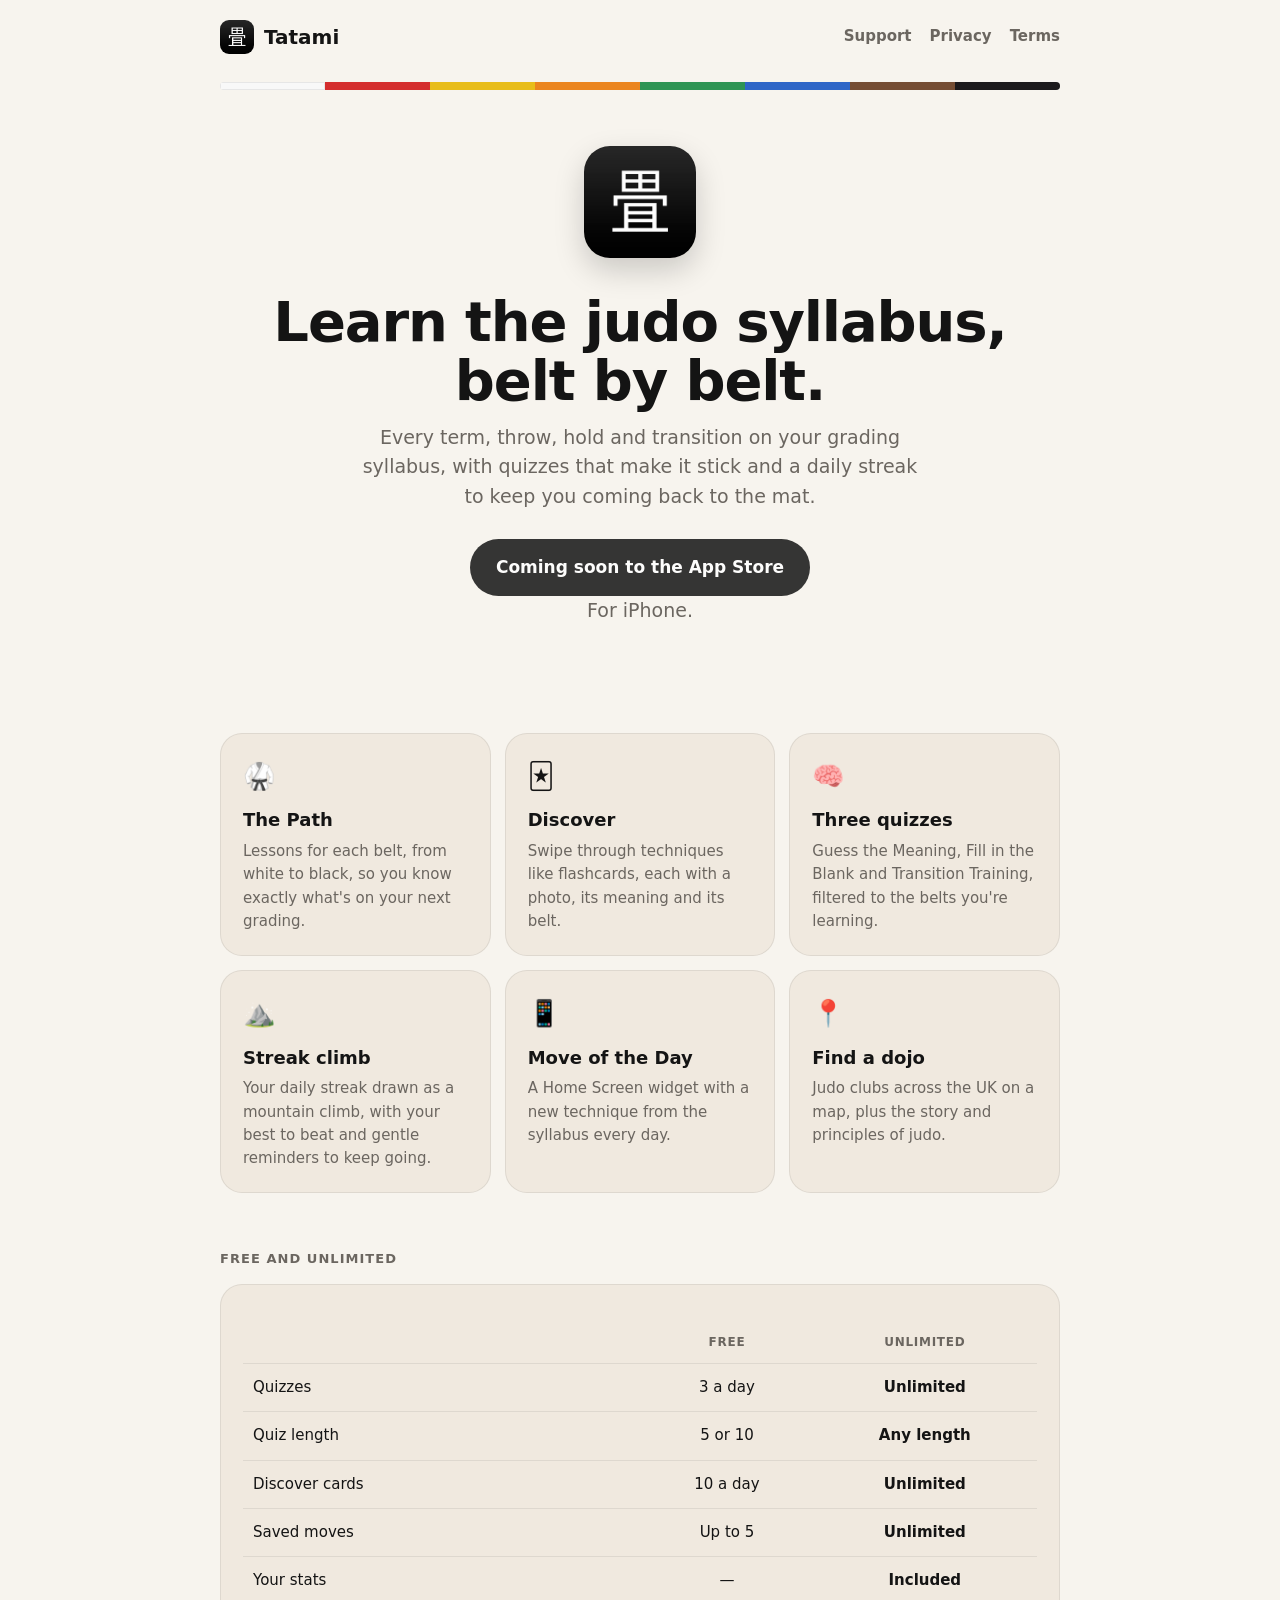
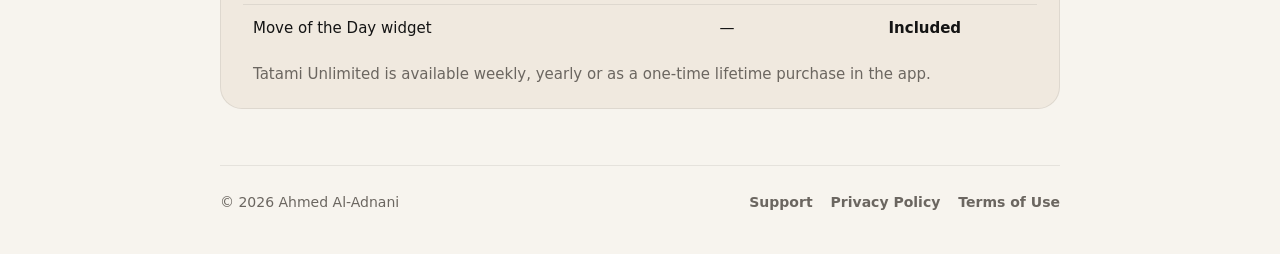
==== index.html @ af729945 "trytatami.com: landing, privacy, terms and support pages Co-Authored-By: Claude Opus 5.5 <noreply@an" ====
<!doctype html>
<html lang="en-GB">
<head>
  <meta charset="utf-8">
  <meta name="viewport" content="width=device-width, initial-scale=1">
  <title>Tatami — Learn the judo syllabus, belt by belt</title>
  <meta name="description" content="Tatami is the iPhone app for learning judo: every term, throw, hold and transition on the syllabus, belt by belt, with quizzes, daily streaks and a Move of the Day widget.">
  <link rel="icon" href="/assets/favicon.png">
  <link rel="apple-touch-icon" href="/assets/apple-touch-icon.png">
  <link rel="stylesheet" href="/assets/style.css">
  <meta property="og:title" content="Tatami — Learn the judo syllabus, belt by belt">
  <meta property="og:description" content="Every judo term, throw, hold and transition, belt by belt. Quizzes, streaks and a Move of the Day widget.">
  <meta property="og:image" content="https://trytatami.com/assets/icon.png">
  <meta property="og:url" content="https://trytatami.com/">
</head>
<body>
  <div class="wrap">
    <header class="site-header">
      <a class="brand" href="/"><img src="/assets/icon.png" alt="">Tatami</a>
      <nav class="nav">
        <a href="/support/">Support</a>
        <a href="/privacy/">Privacy</a>
        <a href="/terms/">Terms</a>
      </nav>
    </header>
    <div class="belts" aria-hidden="true"><span></span><span></span><span></span><span></span><span></span><span></span><span></span><span></span></div>

    <main>
      <section class="hero">
        <img class="icon" src="/assets/icon.png" alt="Tatami app icon">
        <h1>Learn the judo syllabus,<br>belt by belt.</h1>
        <p>Every term, throw, hold and transition on your grading syllabus, with quizzes that make it stick and a daily streak to keep you coming back to the mat.</p>
        <!-- Swap for the App Store link once the app is live. -->
        <span class="button soon" aria-disabled="true">Coming soon to the App Store</span>
        <p class="note">For iPhone.</p>
      </section>

      <div class="grid">
        <div class="card">
          <div class="emoji">🥋</div>
          <h3>The Path</h3>
          <p>Lessons for each belt, from white to black, so you know exactly what's on your next grading.</p>
        </div>
        <div class="card">
          <div class="emoji">🃏</div>
          <h3>Discover</h3>
          <p>Swipe through techniques like flashcards, each with a photo, its meaning and its belt.</p>
        </div>
        <div class="card">
          <div class="emoji">🧠</div>
          <h3>Three quizzes</h3>
          <p>Guess the Meaning, Fill in the Blank and Transition Training, filtered to the belts you're learning.</p>
        </div>
        <div class="card">
          <div class="emoji">⛰️</div>
          <h3>Streak climb</h3>
          <p>Your daily streak drawn as a mountain climb, with your best to beat and gentle reminders to keep going.</p>
        </div>
        <div class="card">
          <div class="emoji">📱</div>
          <h3>Move of the Day</h3>
          <p>A Home Screen widget with a new technique from the syllabus every day.</p>
        </div>
        <div class="card">
          <div class="emoji">📍</div>
          <h3>Find a dojo</h3>
          <p>Judo clubs across the UK on a map, plus the story and principles of judo.</p>
        </div>
      </div>

      <h2 class="section-title">Free and Unlimited</h2>
      <div class="card" style="margin-top:14px">
        <table class="plans">
          <thead>
            <tr><th></th><th>Free</th><th>Unlimited</th></tr>
          </thead>
          <tbody>
            <tr><td>Quizzes</td><td>3 a day</td><td><strong>Unlimited</strong></td></tr>
            <tr><td>Quiz length</td><td>5 or 10</td><td><strong>Any length</strong></td></tr>
            <tr><td>Discover cards</td><td>10 a day</td><td><strong>Unlimited</strong></td></tr>
            <tr><td>Saved moves</td><td>Up to 5</td><td><strong>Unlimited</strong></td></tr>
            <tr><td>Your stats</td><td>—</td><td><strong>Included</strong></td></tr>
            <tr><td>Move of the Day widget</td><td>—</td><td><strong>Included</strong></td></tr>
          </tbody>
        </table>
        <p class="note" style="margin:10px 10px 0">Tatami Unlimited is available weekly, yearly or as a one-time lifetime purchase in the app.</p>
      </div>
    </main>

    <footer class="site-footer">
      <span>© 2026 Ahmed Al-Adnani</span>
      <nav>
        <a href="/support/">Support</a>
        <a href="/privacy/">Privacy Policy</a>
        <a href="/terms/">Terms of Use</a>
      </nav>
    </footer>
  </div>
</body>
</html>
---- assets/style.css ----
/* Tatami — trytatami.com. Matches the app: cream canvas, raised cards,
   heavy rounded type, belt colours as the accent. */

:root {
  --bg: #F7F4EE;
  --surface: #F0E9DF;
  --ink: #141414;
  --ink-2: #6B6660;
  --line: rgba(20, 20, 20, 0.08);
  --button: #141414;
  --button-ink: #FFFFFF;
  --radius: 22px;
  --belt-white: #F8F8F8;
  --belt-red: #D42E2E;
  --belt-yellow: #E8BD1A;
  --belt-orange: #EB851F;
  --belt-green: #2E9454;
  --belt-blue: #2E66C7;
  --belt-brown: #754D33;
  --belt-black: #1C1A1C;
  color-scheme: light dark;
}

@media (prefers-color-scheme: dark) {
  :root {
    --bg: #18181A;
    --surface: #2C2C2E;
    --ink: #F5F5F5;
    --ink-2: #A1A1A6;
    --line: rgba(255, 255, 255, 0.08);
    --button: #F5F5F5;
    --button-ink: #141414;
  }
}

* { box-sizing: border-box; }

html { -webkit-text-size-adjust: 100%; }

body {
  margin: 0;
  background: var(--bg);
  color: var(--ink);
  font-family: ui-rounded, "SF Pro Rounded", -apple-system, BlinkMacSystemFont, "Segoe UI", system-ui, sans-serif;
  font-size: 17px;
  line-height: 1.55;
}

a { color: inherit; }

.wrap { max-width: 880px; margin: 0 auto; padding: 0 20px; }

/* Header */
.site-header {
  display: flex; align-items: center; justify-content: space-between;
  padding: 20px 0;
}
.brand { display: flex; align-items: center; gap: 10px; text-decoration: none; font-weight: 800; font-size: 20px; }
.brand img { width: 34px; height: 34px; border-radius: 9px; }
.nav { display: flex; gap: 18px; font-weight: 700; font-size: 15px; }
.nav a { text-decoration: none; color: var(--ink-2); }
.nav a:hover { color: var(--ink); }

/* Belt stripe */
.belts { display: flex; height: 8px; border-radius: 4px; overflow: hidden; margin: 8px 0 0; }
.belts span { flex: 1; }
.belts span:nth-child(1) { background: var(--belt-white); box-shadow: inset 0 0 0 1px var(--line); }
.belts span:nth-child(2) { background: var(--belt-red); }
.belts span:nth-child(3) { background: var(--belt-yellow); }
.belts span:nth-child(4) { background: var(--belt-orange); }
.belts span:nth-child(5) { background: var(--belt-green); }
.belts span:nth-child(6) { background: var(--belt-blue); }
.belts span:nth-child(7) { background: var(--belt-brown); }
.belts span:nth-child(8) { background: var(--belt-black); box-shadow: inset 0 0 0 1px var(--line); }

/* Hero */
.hero { text-align: center; padding: 56px 0 40px; }
.hero .icon { width: 112px; height: 112px; border-radius: 26px; box-shadow: 0 12px 30px rgba(0,0,0,0.18); }
.hero h1 { font-size: clamp(36px, 7vw, 56px); line-height: 1.05; font-weight: 900; margin: 28px 0 12px; letter-spacing: -0.02em; }
.hero p { font-size: 19px; color: var(--ink-2); max-width: 560px; margin: 0 auto 28px; }

.button {
  display: inline-flex; align-items: center; gap: 10px;
  background: var(--button); color: var(--button-ink);
  text-decoration: none; font-weight: 800; font-size: 17px;
  padding: 15px 26px; border-radius: 999px;
}
.button.soon { opacity: 0.85; cursor: default; }
.note { font-size: 14px; color: var(--ink-2); margin-top: 12px; }

/* Features */
.grid { display: grid; grid-template-columns: repeat(auto-fit, minmax(240px, 1fr)); gap: 14px; margin: 40px 0; }
.card {
  background: var(--surface); border: 1px solid var(--line); border-radius: var(--radius);
  padding: 22px;
}
.card .emoji { font-size: 26px; }
.card h3 { margin: 10px 0 6px; font-size: 18px; font-weight: 800; }
.card p { margin: 0; color: var(--ink-2); font-size: 15px; }

.section-title { font-size: 13px; font-weight: 800; letter-spacing: 0.08em; text-transform: uppercase; color: var(--ink-2); margin: 56px 0 0; }

/* Unlimited table */
table.plans { width: 100%; border-collapse: collapse; margin-top: 14px; font-size: 15px; }
.plans th, .plans td { padding: 12px 10px; text-align: left; border-bottom: 1px solid var(--line); }
.plans th { font-size: 12px; text-transform: uppercase; letter-spacing: 0.06em; color: var(--ink-2); }
.plans td:not(:first-child), .plans th:not(:first-child) { text-align: center; }
.plans tr:last-child td { border-bottom: none; }

/* Legal / support pages */
.doc { padding: 24px 0 40px; }
.doc h1 { font-size: clamp(30px, 5vw, 42px); font-weight: 900; margin: 18px 0 4px; letter-spacing: -0.01em; }
.doc .updated { color: var(--ink-2); font-size: 15px; margin: 0 0 28px; }
.doc h2 { font-size: 21px; font-weight: 800; margin: 34px 0 8px; }
.doc h3 { font-size: 17px; font-weight: 800; margin: 22px 0 6px; }
.doc p, .doc li { color: var(--ink); }
.doc ul { padding-left: 22px; }
.doc li { margin: 6px 0; }
.doc .callout { background: var(--surface); border: 1px solid var(--line); border-radius: 16px; padding: 16px 18px; margin: 18px 0; }
.doc details { background: var(--surface); border: 1px solid var(--line); border-radius: 16px; padding: 14px 18px; margin: 10px 0; }
.doc summary { font-weight: 800; cursor: pointer; }
.doc details p { margin: 10px 0 0; }

/* Footer */
.site-footer { border-top: 1px solid var(--line); margin-top: 56px; padding: 26px 0 40px; color: var(--ink-2); font-size: 14px; display: flex; flex-wrap: wrap; gap: 12px 22px; justify-content: space-between; }
.site-footer nav { display: flex; gap: 18px; flex-wrap: wrap; }
.site-footer a { text-decoration: none; font-weight: 700; }
.site-footer a:hover { color: var(--ink); }

@media (max-width: 560px) {
  .nav { gap: 12px; font-size: 14px; }
  .hero { padding-top: 36px; }
}
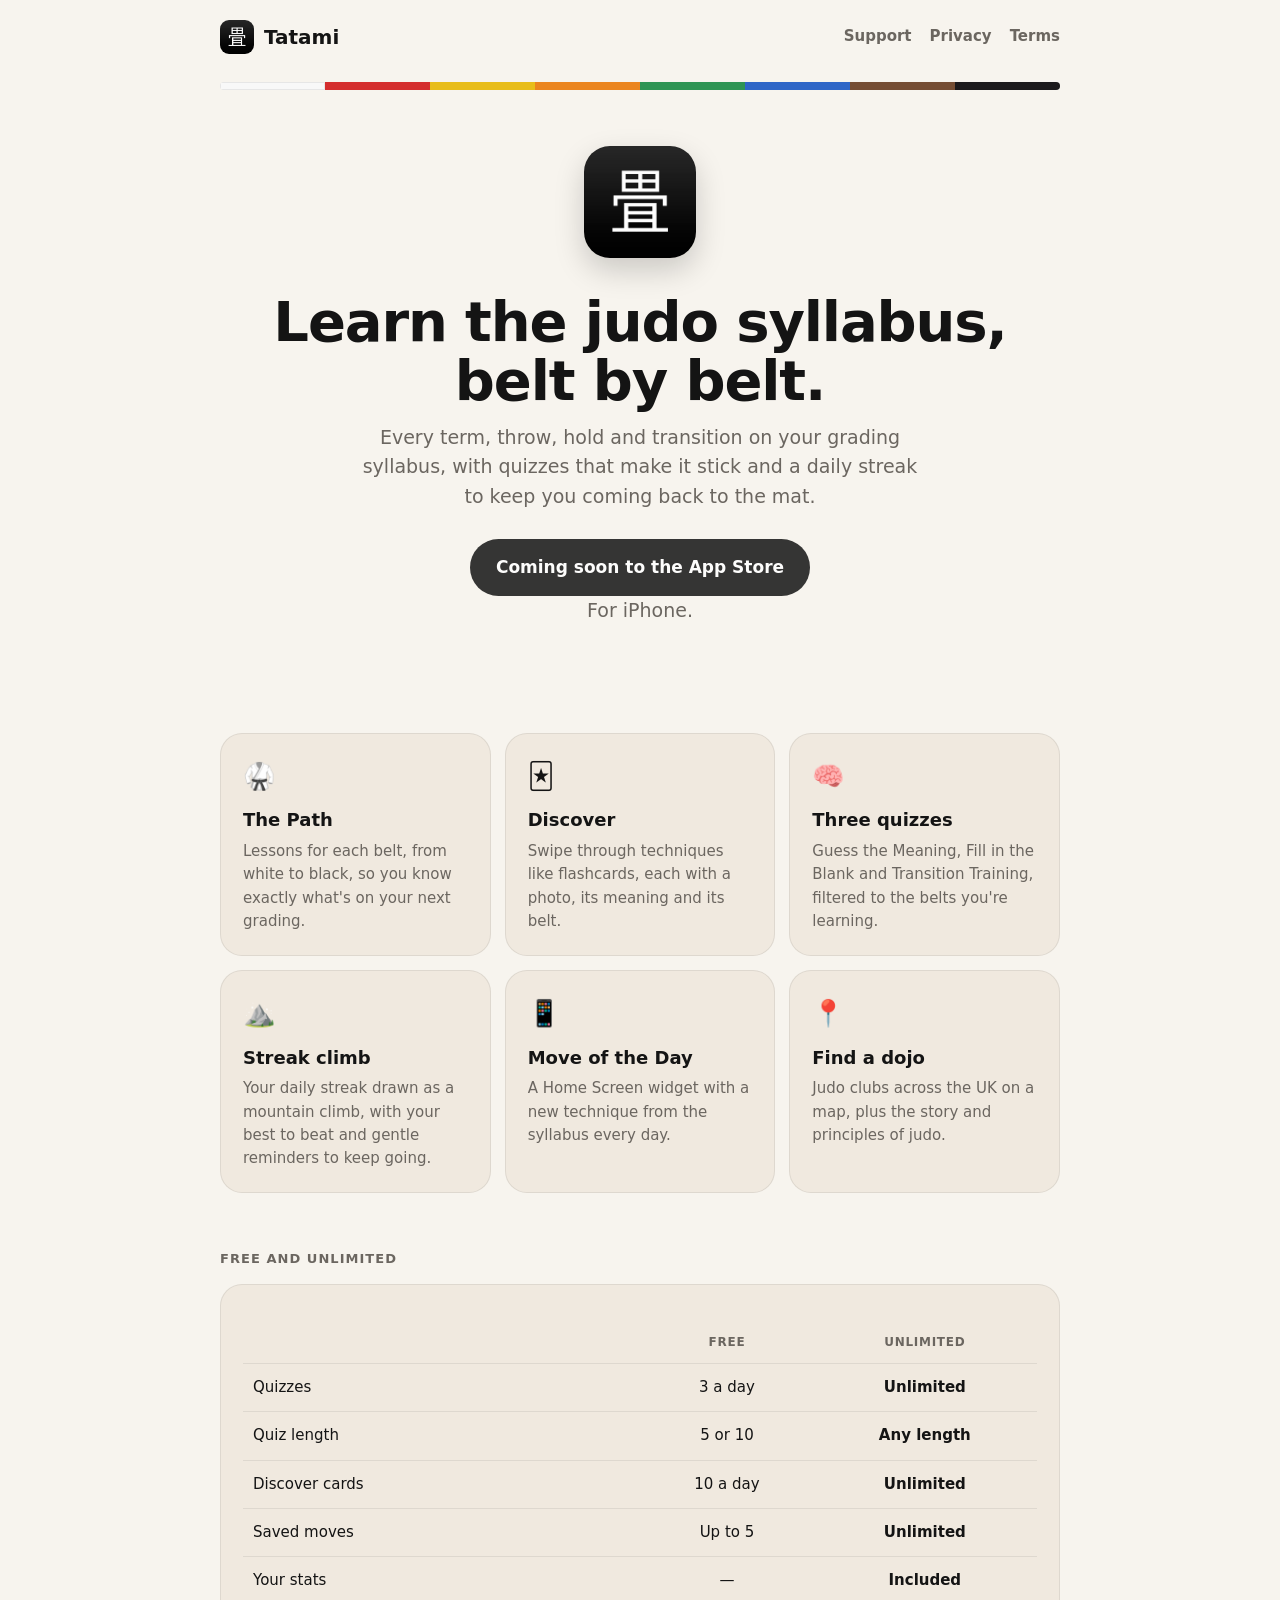
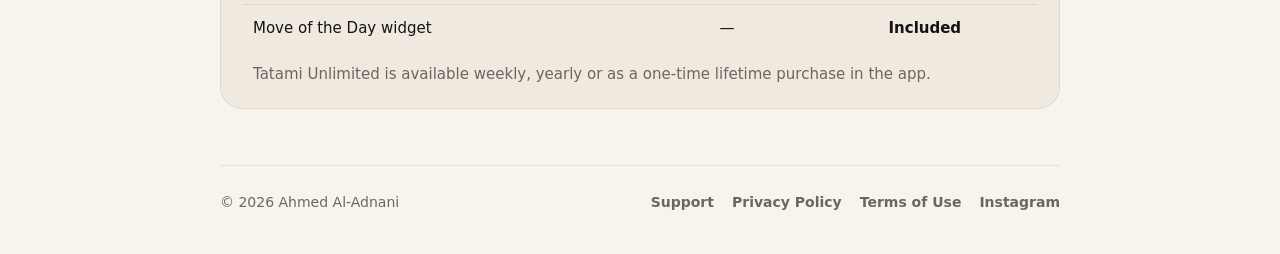
==== commit 5d224feb: "Instagram link in footer and on Support Co-Authored-By: Claude Opus 5.5 <noreply@anthropic.com>" ====
--- a/index.html
+++ b/index.html
@@ -93,6 +93,7 @@
         <a href="/support/">Support</a>
         <a href="/privacy/">Privacy Policy</a>
         <a href="/terms/">Terms of Use</a>
+        <a href="https://www.instagram.com/learnwithtatami/" rel="me noopener">Instagram</a>
       </nav>
     </footer>
   </div>
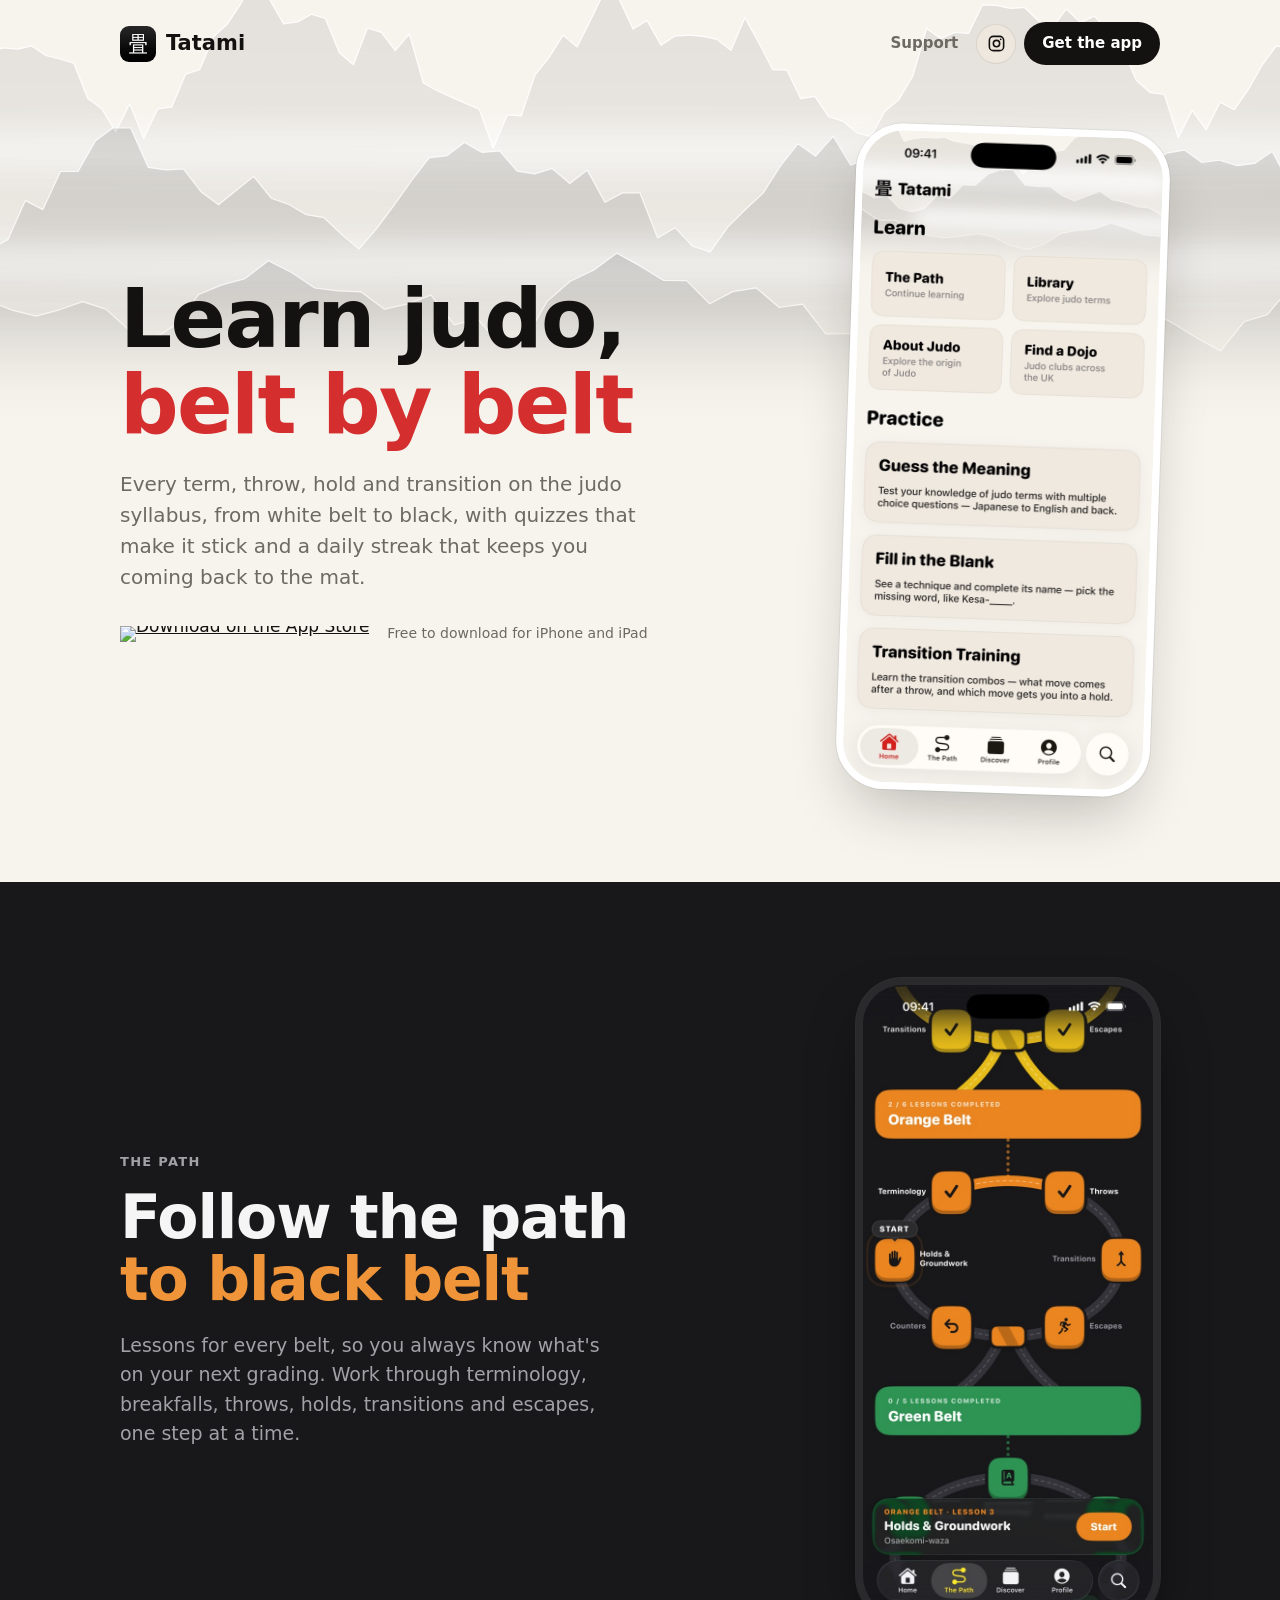
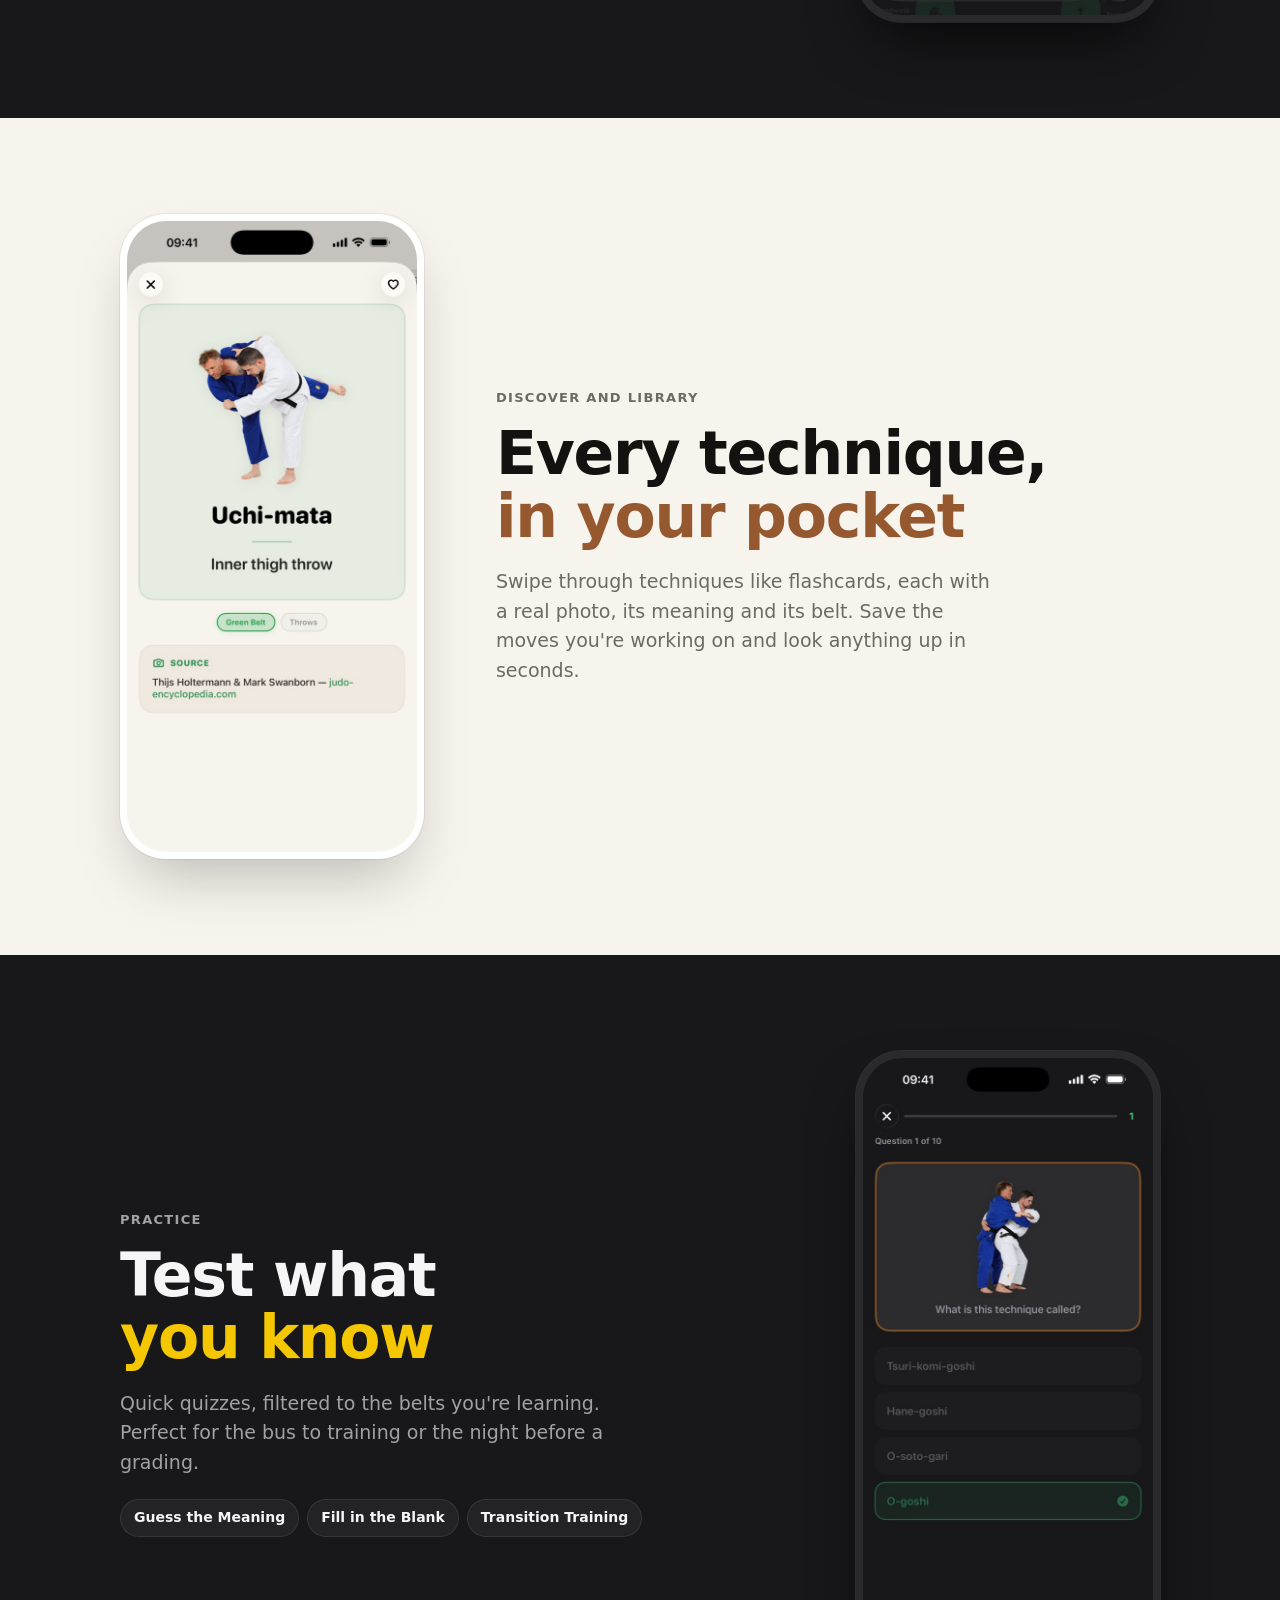
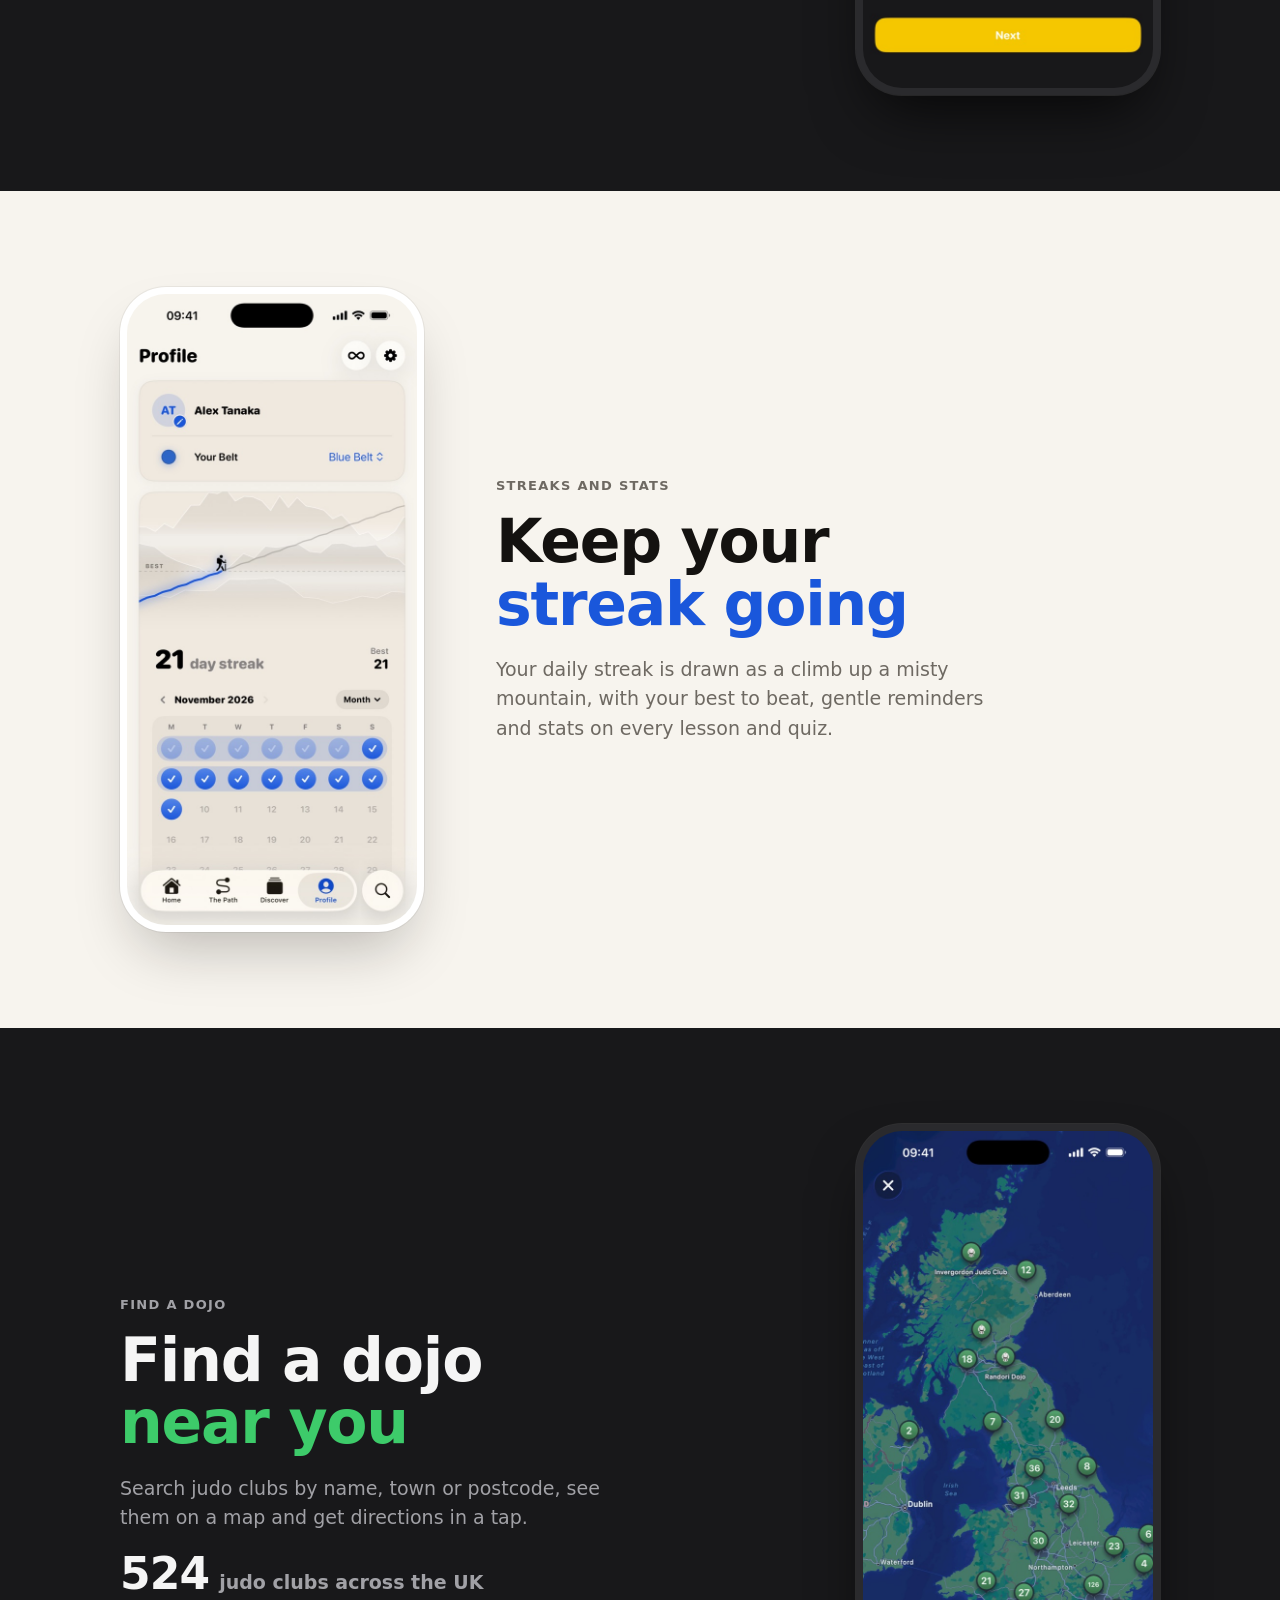
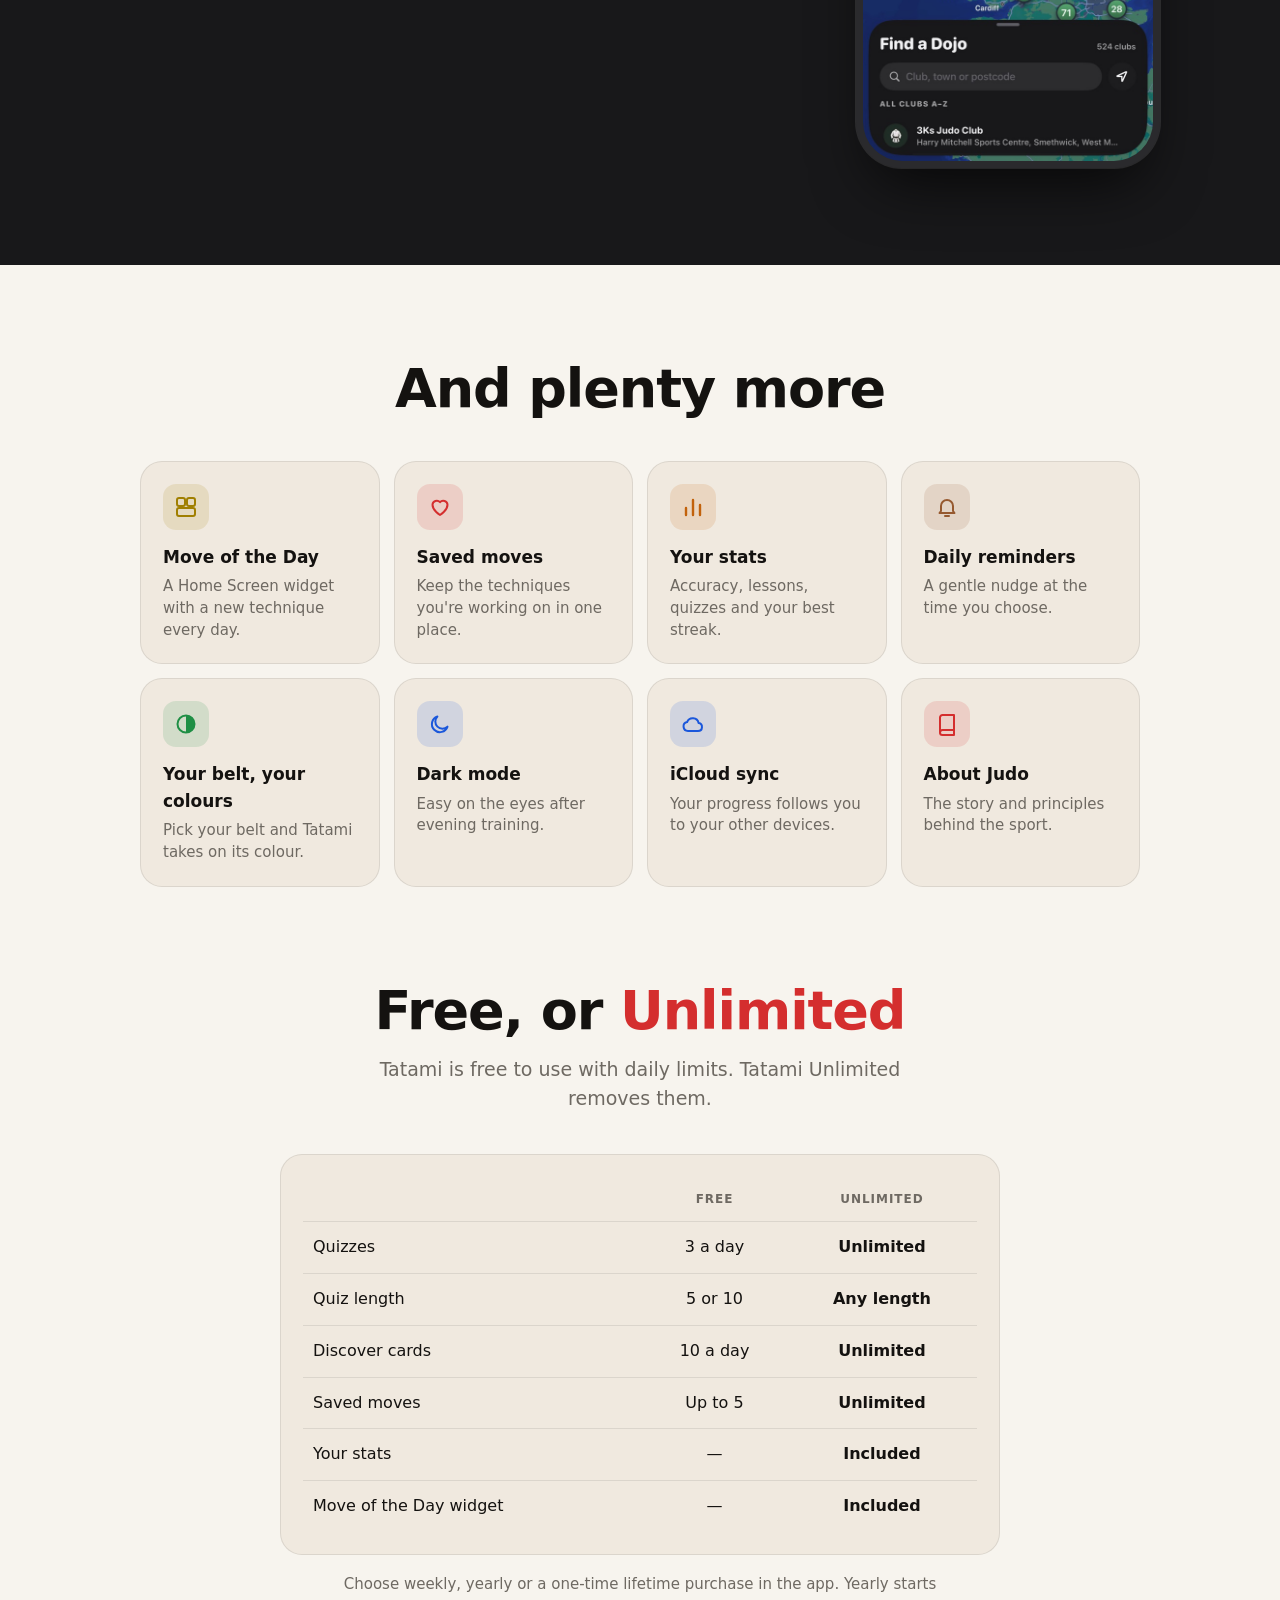
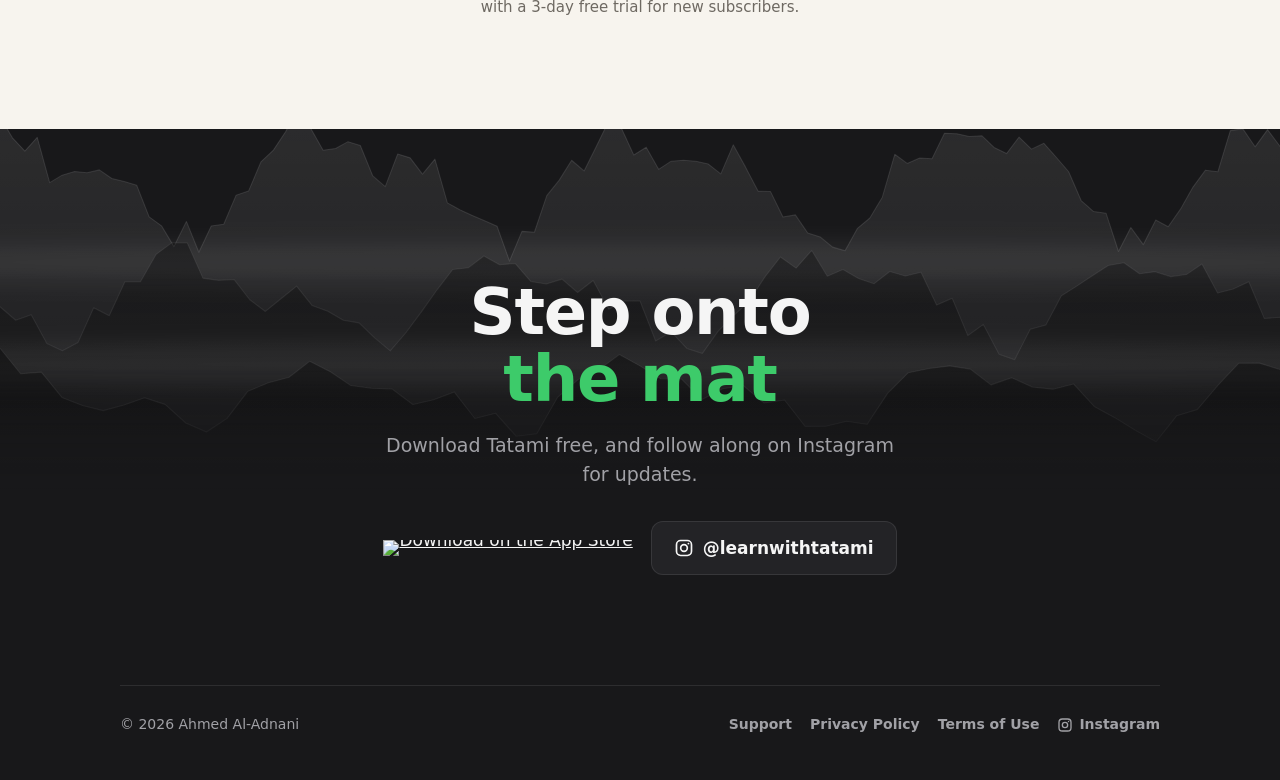
==== commit f4634d9a: "New look: misty mountains, App Store link, Instagram - Home page rebuilt in the app's new style: mou" ====
--- a/index.html
+++ b/index.html
@@ -3,73 +3,200 @@
 <head>
   <meta charset="utf-8">
   <meta name="viewport" content="width=device-width, initial-scale=1">
-  <title>Tatami — Learn the judo syllabus, belt by belt</title>
-  <meta name="description" content="Tatami is the iPhone app for learning judo: every term, throw, hold and transition on the syllabus, belt by belt, with quizzes, daily streaks and a Move of the Day widget.">
+  <title>Tatami — Learn judo, belt by belt</title>
+  <meta name="description" content="Tatami is the app for learning judo: every term, throw, hold and transition on the syllabus, belt by belt, with quizzes, daily streaks and a map of 524 UK judo clubs. Free on the App Store.">
+  <meta name="apple-itunes-app" content="app-id=6802830885">
+  <meta name="theme-color" content="#F7F4EE" media="(prefers-color-scheme: light)">
+  <meta name="theme-color" content="#18181A" media="(prefers-color-scheme: dark)">
   <link rel="icon" href="/assets/favicon.png">
   <link rel="apple-touch-icon" href="/assets/apple-touch-icon.png">
-  <link rel="stylesheet" href="/assets/style.css">
-  <meta property="og:title" content="Tatami — Learn the judo syllabus, belt by belt">
-  <meta property="og:description" content="Every judo term, throw, hold and transition, belt by belt. Quizzes, streaks and a Move of the Day widget.">
-  <meta property="og:image" content="https://trytatami.com/assets/icon.png">
+  <link rel="stylesheet" href="/assets/style.css?v=2">
+  <link rel="canonical" href="https://trytatami.com/">
+  <meta property="og:type" content="website">
+  <meta property="og:site_name" content="Tatami">
+  <meta property="og:title" content="Tatami — Learn judo, belt by belt">
+  <meta property="og:description" content="Every judo term, throw, hold and transition, belt by belt. Quizzes, streaks and a map of UK judo clubs.">
+  <meta property="og:image" content="https://trytatami.com/assets/og.png">
+  <meta property="og:image:width" content="1200">
+  <meta property="og:image:height" content="630">
   <meta property="og:url" content="https://trytatami.com/">
+  <meta name="twitter:card" content="summary_large_image">
+  <script type="application/ld+json">
+  {
+    "@context": "https://schema.org",
+    "@type": "MobileApplication",
+    "name": "Tatami: Learn Judo Terminology",
+    "operatingSystem": "iOS",
+    "applicationCategory": "EducationalApplication",
+    "description": "Learn the judo syllabus belt by belt: terms, throws, holds and transitions, with quizzes, daily streaks and a map of UK judo clubs.",
+    "url": "https://trytatami.com/",
+    "downloadUrl": "https://apps.apple.com/app/id6802830885",
+    "image": "https://trytatami.com/assets/icon.png",
+    "offers": { "@type": "Offer", "price": "0", "priceCurrency": "GBP" },
+    "author": { "@type": "Person", "name": "Ahmed Al-Adnani" },
+    "sameAs": ["https://www.instagram.com/learnwithtatami/"]
+  }
+  </script>
 </head>
 <body>
+  <div class="sky" aria-hidden="true"><img src="/assets/mountains.svg?v=2" alt=""></div>
+
   <div class="wrap">
     <header class="site-header">
       <a class="brand" href="/"><img src="/assets/icon.png" alt="">Tatami</a>
-      <nav class="nav">
-        <a href="/support/">Support</a>
-        <a href="/privacy/">Privacy</a>
-        <a href="/terms/">Terms</a>
+      <nav class="nav" aria-label="Main">
+        <a class="text" href="/support/">Support</a>
+        <a class="icon-button" href="https://www.instagram.com/learnwithtatami/" rel="me noopener" aria-label="Tatami on Instagram">
+          <svg viewBox="0 0 24 24" fill="none" stroke="currentColor" stroke-width="2" aria-hidden="true"><rect x="3" y="3" width="18" height="18" rx="5"/><circle cx="12" cy="12" r="4"/><circle cx="17.3" cy="6.7" r="1.1" fill="currentColor" stroke="none"/></svg>
+        </a>
+        <a class="pill" href="https://apps.apple.com/gb/app/tatami-learn-judo-terminology/id6802830885?itscg=30200&amp;itsct=apps_box_badge&amp;mttnsubad=6802830885">Get the app</a>
       </nav>
     </header>
-    <div class="belts" aria-hidden="true"><span></span><span></span><span></span><span></span><span></span><span></span><span></span><span></span></div>
 
     <main>
       <section class="hero">
-        <img class="icon" src="/assets/icon.png" alt="Tatami app icon">
-        <h1>Learn the judo syllabus,<br>belt by belt.</h1>
-        <p>Every term, throw, hold and transition on your grading syllabus, with quizzes that make it stick and a daily streak to keep you coming back to the mat.</p>
-        <!-- Swap for the App Store link once the app is live. -->
-        <span class="button soon" aria-disabled="true">Coming soon to the App Store</span>
-        <p class="note">For iPhone.</p>
+        <div>
+          <h1>Learn judo,<br><span class="accent red">belt by belt</span></h1>
+          <p class="lede">Every term, throw, hold and transition on the judo syllabus, from white belt to black, with quizzes that make it stick and a daily streak that keeps you coming back to the mat.</p>
+          <div class="store-row">
+            <a class="store" href="https://apps.apple.com/gb/app/tatami-learn-judo-terminology/id6802830885?itscg=30200&amp;itsct=apps_box_badge&amp;mttnsubad=6802830885">
+              <picture>
+                <source srcset="https://toolbox.marketingtools.apple.com/api/v2/badges/download-on-the-app-store/white/en-us?releaseDate=1794182400" media="(prefers-color-scheme: dark)">
+                <img src="https://toolbox.marketingtools.apple.com/api/v2/badges/download-on-the-app-store/black/en-us?releaseDate=1794182400" alt="Download on the App Store" width="162" height="54">
+              </picture>
+            </a>
+            <span class="store-note">Free to download for iPhone and iPad</span>
+          </div>
+        </div>
+        <div class="shot">
+          <div class="phone"><img src="/assets/screens/home.jpg" width="600" height="1304" alt="Tatami's Home screen: The Path, Library, About Judo, Find a Dojo and three quiz modes"></div>
+        </div>
       </section>
-
+    </main>
+  </div>
+
+  <section class="band night">
+    <div class="wrap feature">
+      <div class="copy">
+        <p class="kicker">The Path</p>
+        <h2>Follow the path<br><span class="accent orange">to black belt</span></h2>
+        <p>Lessons for every belt, so you always know what's on your next grading. Work through terminology, breakfalls, throws, holds, transitions and escapes, one step at a time.</p>
+      </div>
+      <div class="shot">
+        <div class="phone"><img src="/assets/screens/path.jpg" width="600" height="1304" alt="The Path: orange belt and green belt lessons" loading="lazy"></div>
+      </div>
+    </div>
+  </section>
+
+  <section class="band">
+    <div class="wrap feature flip">
+      <div class="copy">
+        <p class="kicker">Discover and Library</p>
+        <h2>Every technique,<br><span class="accent brown">in your pocket</span></h2>
+        <p>Swipe through techniques like flashcards, each with a real photo, its meaning and its belt. Save the moves you're working on and look anything up in seconds.</p>
+      </div>
+      <div class="shot">
+        <div class="phone"><img src="/assets/screens/technique.jpg" width="600" height="1304" alt="Uchi-mata, the inner thigh throw, with a technique photo" loading="lazy"></div>
+      </div>
+    </div>
+  </section>
+
+  <section class="band night">
+    <div class="wrap feature">
+      <div class="copy">
+        <p class="kicker">Practice</p>
+        <h2>Test what<br><span class="accent yellow">you know</span></h2>
+        <p>Quick quizzes, filtered to the belts you're learning. Perfect for the bus to training or the night before a grading.</p>
+        <ul class="chips">
+          <li>Guess the Meaning</li>
+          <li>Fill in the Blank</li>
+          <li>Transition Training</li>
+        </ul>
+      </div>
+      <div class="shot">
+        <div class="phone"><img src="/assets/screens/quiz.jpg" width="600" height="1304" alt="A quiz question: what is this technique called?" loading="lazy"></div>
+      </div>
+    </div>
+  </section>
+
+  <section class="band">
+    <div class="wrap feature flip">
+      <div class="copy">
+        <p class="kicker">Streaks and stats</p>
+        <h2>Keep your<br><span class="accent blue">streak going</span></h2>
+        <p>Your daily streak is drawn as a climb up a misty mountain, with your best to beat, gentle reminders and stats on every lesson and quiz.</p>
+      </div>
+      <div class="shot">
+        <div class="phone"><img src="/assets/screens/streak.jpg" width="600" height="1304" alt="The Profile screen with a 21-day streak climbing a mountain" loading="lazy"></div>
+      </div>
+    </div>
+  </section>
+
+  <section class="band night">
+    <div class="wrap feature">
+      <div class="copy">
+        <p class="kicker">Find a Dojo</p>
+        <h2>Find a dojo<br><span class="accent green">near you</span></h2>
+        <p>Search judo clubs by name, town or postcode, see them on a map and get directions in a tap.</p>
+        <p class="stat"><strong>524</strong><span>judo clubs across the UK</span></p>
+      </div>
+      <div class="shot">
+        <div class="phone"><img src="/assets/screens/dojo.jpg" width="600" height="1304" alt="A map of judo clubs across the UK" loading="lazy"></div>
+      </div>
+    </div>
+  </section>
+
+  <div class="wrap">
+    <section class="section">
+      <h2>And plenty more</h2>
       <div class="grid">
         <div class="card">
-          <div class="emoji">🥋</div>
-          <h3>The Path</h3>
-          <p>Lessons for each belt, from white to black, so you know exactly what's on your next grading.</p>
-        </div>
-        <div class="card">
-          <div class="emoji">🃏</div>
-          <h3>Discover</h3>
-          <p>Swipe through techniques like flashcards, each with a photo, its meaning and its belt.</p>
-        </div>
-        <div class="card">
-          <div class="emoji">🧠</div>
-          <h3>Three quizzes</h3>
-          <p>Guess the Meaning, Fill in the Blank and Transition Training, filtered to the belts you're learning.</p>
-        </div>
-        <div class="card">
-          <div class="emoji">⛰️</div>
-          <h3>Streak climb</h3>
-          <p>Your daily streak drawn as a mountain climb, with your best to beat and gentle reminders to keep going.</p>
-        </div>
-        <div class="card">
-          <div class="emoji">📱</div>
+          <span class="glyph yellow"><svg viewBox="0 0 24 24" fill="none" stroke="currentColor" stroke-width="2" stroke-linejoin="round" aria-hidden="true"><rect x="3" y="3" width="8" height="8" rx="2"/><rect x="13" y="3" width="8" height="8" rx="2"/><rect x="3" y="13" width="18" height="8" rx="2"/></svg></span>
           <h3>Move of the Day</h3>
-          <p>A Home Screen widget with a new technique from the syllabus every day.</p>
-        </div>
-        <div class="card">
-          <div class="emoji">📍</div>
-          <h3>Find a dojo</h3>
-          <p>Judo clubs across the UK on a map, plus the story and principles of judo.</p>
-        </div>
-      </div>
-
-      <h2 class="section-title">Free and Unlimited</h2>
-      <div class="card" style="margin-top:14px">
+          <p>A Home Screen widget with a new technique every day.</p>
+        </div>
+        <div class="card">
+          <span class="glyph red"><svg viewBox="0 0 24 24" fill="none" stroke="currentColor" stroke-width="2" stroke-linejoin="round" aria-hidden="true"><path d="M12 20s-7.5-4.6-7.5-10.2A4.3 4.3 0 0 1 12 7.2a4.3 4.3 0 0 1 7.5 2.6C19.5 15.4 12 20 12 20z"/></svg></span>
+          <h3>Saved moves</h3>
+          <p>Keep the techniques you're working on in one place.</p>
+        </div>
+        <div class="card">
+          <span class="glyph orange"><svg viewBox="0 0 24 24" fill="none" stroke="currentColor" stroke-width="2.4" stroke-linecap="round" aria-hidden="true"><path d="M5 20v-7M12 20V5M19 20v-10"/></svg></span>
+          <h3>Your stats</h3>
+          <p>Accuracy, lessons, quizzes and your best streak.</p>
+        </div>
+        <div class="card">
+          <span class="glyph brown"><svg viewBox="0 0 24 24" fill="none" stroke="currentColor" stroke-width="2" stroke-linejoin="round" stroke-linecap="round" aria-hidden="true"><path d="M6 16v-5a6 6 0 1 1 12 0v5l1.5 2h-15z"/><path d="M10 21h4"/></svg></span>
+          <h3>Daily reminders</h3>
+          <p>A gentle nudge at the time you choose.</p>
+        </div>
+        <div class="card">
+          <span class="glyph green"><svg viewBox="0 0 24 24" fill="none" stroke="currentColor" stroke-width="2" aria-hidden="true"><circle cx="12" cy="12" r="8.5"/><path d="M12 3.5a8.5 8.5 0 0 1 0 17z" fill="currentColor" stroke="none"/></svg></span>
+          <h3>Your belt, your colours</h3>
+          <p>Pick your belt and Tatami takes on its colour.</p>
+        </div>
+        <div class="card">
+          <span class="glyph blue"><svg viewBox="0 0 24 24" fill="none" stroke="currentColor" stroke-width="2" stroke-linejoin="round" aria-hidden="true"><path d="M19.5 14.6A8 8 0 1 1 9.4 4.5a6.3 6.3 0 0 0 10.1 10.1z"/></svg></span>
+          <h3>Dark mode</h3>
+          <p>Easy on the eyes after evening training.</p>
+        </div>
+        <div class="card">
+          <span class="glyph blue"><svg viewBox="0 0 24 24" fill="none" stroke="currentColor" stroke-width="2" stroke-linejoin="round" aria-hidden="true"><path d="M7 19h10a4 4 0 0 0 .6-7.95A6 6 0 0 0 6.1 10.1 4.5 4.5 0 0 0 7 19z"/></svg></span>
+          <h3>iCloud sync</h3>
+          <p>Your progress follows you to your other devices.</p>
+        </div>
+        <div class="card">
+          <span class="glyph red"><svg viewBox="0 0 24 24" fill="none" stroke="currentColor" stroke-width="2" stroke-linejoin="round" aria-hidden="true"><path d="M5 5.5A2.5 2.5 0 0 1 7.5 3H19v15H7.5A2.5 2.5 0 0 0 5 20.5z"/><path d="M5 20.5A2.5 2.5 0 0 0 7.5 23H19v-5"/></svg></span>
+          <h3>About Judo</h3>
+          <p>The story and principles behind the sport.</p>
+        </div>
+      </div>
+    </section>
+
+    <section class="section">
+      <h2>Free, or <span class="accent red">Unlimited</span></h2>
+      <p class="sub">Tatami is free to use with daily limits. Tatami Unlimited removes them.</p>
+      <div class="card plans-card">
         <table class="plans">
           <thead>
             <tr><th></th><th>Free</th><th>Unlimited</th></tr>
@@ -83,19 +210,39 @@
             <tr><td>Move of the Day widget</td><td>—</td><td><strong>Included</strong></td></tr>
           </tbody>
         </table>
-        <p class="note" style="margin:10px 10px 0">Tatami Unlimited is available weekly, yearly or as a one-time lifetime purchase in the app.</p>
-      </div>
-    </main>
-
-    <footer class="site-footer">
-      <span>© 2026 Ahmed Al-Adnani</span>
-      <nav>
-        <a href="/support/">Support</a>
-        <a href="/privacy/">Privacy Policy</a>
-        <a href="/terms/">Terms of Use</a>
-        <a href="https://www.instagram.com/learnwithtatami/" rel="me noopener">Instagram</a>
-      </nav>
-    </footer>
+      </div>
+      <p class="plans-note">Choose weekly, yearly or a one-time lifetime purchase in the app. Yearly starts with a 3-day free trial for new subscribers.</p>
+    </section>
   </div>
+
+  <section class="band night cta">
+    <div class="sky" aria-hidden="true"><img src="/assets/mountains-night.svg?v=2" alt=""></div>
+    <div class="wrap cta-inner">
+      <h2>Step onto<br><span class="accent green">the mat</span></h2>
+      <p>Download Tatami free, and follow along on Instagram for updates.</p>
+      <div class="store-row">
+        <a class="store" href="https://apps.apple.com/gb/app/tatami-learn-judo-terminology/id6802830885?itscg=30200&amp;itsct=apps_box_badge&amp;mttnsubad=6802830885">
+          <img src="https://toolbox.marketingtools.apple.com/api/v2/badges/download-on-the-app-store/white/en-us?releaseDate=1794182400" alt="Download on the App Store" width="162" height="54" loading="lazy">
+        </a>
+        <a class="outline" href="https://www.instagram.com/learnwithtatami/" rel="me noopener">
+          <svg viewBox="0 0 24 24" fill="none" stroke="currentColor" stroke-width="2" aria-hidden="true"><rect x="3" y="3" width="18" height="18" rx="5"/><circle cx="12" cy="12" r="4"/><circle cx="17.3" cy="6.7" r="1.1" fill="currentColor" stroke="none"/></svg>
+          @learnwithtatami
+        </a>
+      </div>
+    </div>
+    <div class="wrap">
+      <footer class="site-footer">
+        <span>© 2026 Ahmed Al-Adnani</span>
+        <nav aria-label="Footer">
+          <a href="/support/">Support</a>
+          <a href="/privacy/">Privacy Policy</a>
+          <a href="/terms/">Terms of Use</a>
+          <a class="social" href="https://www.instagram.com/learnwithtatami/" rel="me noopener">
+            <svg viewBox="0 0 24 24" fill="none" stroke="currentColor" stroke-width="2" aria-hidden="true"><rect x="3" y="3" width="18" height="18" rx="5"/><circle cx="12" cy="12" r="4"/><circle cx="17.3" cy="6.7" r="1.1" fill="currentColor" stroke="none"/></svg>Instagram
+          </a>
+        </nav>
+      </footer>
+    </div>
+  </section>
 </body>
 </html>
--- a/assets/style.css
+++ b/assets/style.css
@@ -1,35 +1,58 @@
-/* Tatami — trytatami.com. Matches the app: cream canvas, raised cards,
-   heavy rounded type, belt colours as the accent. */
+/* Tatami — trytatami.com. Matches the app and its App Store art: cream and
+   charcoal, misty mountains, heavy rounded type, and a belt colour on the
+   second line of every headline. */
 
 :root {
   --bg: #F7F4EE;
   --surface: #F0E9DF;
-  --ink: #141414;
-  --ink-2: #6B6660;
-  --line: rgba(20, 20, 20, 0.08);
-  --button: #141414;
+  --ink: #141210;
+  --ink-2: #6E6962;
+  --line: rgba(20, 18, 16, 0.09);
+  --bezel: #FFFFFF;
+  --bezel-edge: rgba(0, 0, 0, 0.06);
+  --shot-shadow: 0 30px 60px -18px rgba(20, 18, 16, 0.28);
+  --button: #141210;
   --button-ink: #FFFFFF;
+
+  /* Dark bands, like the dark App Store screenshots. */
+  --night: #18181A;
+  --night-surface: #232326;
+  --night-ink: #F5F5F5;
+  --night-ink-2: #A1A1A6;
+  --night-line: rgba(255, 255, 255, 0.09);
+
+  /* Belt colours for headline accents, tuned to read on cream. */
+  --red: #D42E2E;
+  --orange: #C2620C;
+  --yellow: #A07F00;
+  --green: #1F8F45;
+  --blue: #1A57DB;
+  --brown: #96592F;
+
   --radius: 22px;
-  --belt-white: #F8F8F8;
-  --belt-red: #D42E2E;
-  --belt-yellow: #E8BD1A;
-  --belt-orange: #EB851F;
-  --belt-green: #2E9454;
-  --belt-blue: #2E66C7;
-  --belt-brown: #754D33;
-  --belt-black: #1C1A1C;
   color-scheme: light dark;
 }
 
 @media (prefers-color-scheme: dark) {
   :root {
     --bg: #18181A;
-    --surface: #2C2C2E;
+    --surface: #232326;
     --ink: #F5F5F5;
     --ink-2: #A1A1A6;
-    --line: rgba(255, 255, 255, 0.08);
+    --line: rgba(255, 255, 255, 0.09);
+    --bezel: #2A2A2D;
+    --bezel-edge: rgba(255, 255, 255, 0.10);
+    --shot-shadow: 0 30px 60px -18px rgba(0, 0, 0, 0.7);
     --button: #F5F5F5;
-    --button-ink: #141414;
+    --button-ink: #141210;
+    --night: #0F0F10;
+    --night-surface: #1C1C1E;
+    --red: #F25C5C;
+    --orange: #F0943A;
+    --yellow: #F5C700;
+    --green: #3DCB6A;
+    --blue: #6B9BF5;
+    --brown: #CF9465;
   }
 }
 
@@ -44,76 +67,160 @@
   font-family: ui-rounded, "SF Pro Rounded", -apple-system, BlinkMacSystemFont, "Segoe UI", system-ui, sans-serif;
   font-size: 17px;
   line-height: 1.55;
+  overflow-x: hidden;
 }
 
 a { color: inherit; }
-
-.wrap { max-width: 880px; margin: 0 auto; padding: 0 20px; }
+img { max-width: 100%; }
+
+.wrap { position: relative; max-width: 1080px; margin: 0 auto; padding: 0 20px; }
+
+/* Misty mountains behind the top of every page, as on the app's Home screen. */
+.sky {
+  position: absolute; top: 0; left: 0; right: 0; height: 440px;
+  overflow: hidden; pointer-events: none;
+}
+.sky img { display: block; width: 100%; height: 100%; object-fit: cover; object-position: center top; }
+.sky.short { height: 300px; }
 
 /* Header */
 .site-header {
-  display: flex; align-items: center; justify-content: space-between;
-  padding: 20px 0;
-}
-.brand { display: flex; align-items: center; gap: 10px; text-decoration: none; font-weight: 800; font-size: 20px; }
-.brand img { width: 34px; height: 34px; border-radius: 9px; }
-.nav { display: flex; gap: 18px; font-weight: 700; font-size: 15px; }
-.nav a { text-decoration: none; color: var(--ink-2); }
-.nav a:hover { color: var(--ink); }
-
-/* Belt stripe */
-.belts { display: flex; height: 8px; border-radius: 4px; overflow: hidden; margin: 8px 0 0; }
-.belts span { flex: 1; }
-.belts span:nth-child(1) { background: var(--belt-white); box-shadow: inset 0 0 0 1px var(--line); }
-.belts span:nth-child(2) { background: var(--belt-red); }
-.belts span:nth-child(3) { background: var(--belt-yellow); }
-.belts span:nth-child(4) { background: var(--belt-orange); }
-.belts span:nth-child(5) { background: var(--belt-green); }
-.belts span:nth-child(6) { background: var(--belt-blue); }
-.belts span:nth-child(7) { background: var(--belt-brown); }
-.belts span:nth-child(8) { background: var(--belt-black); box-shadow: inset 0 0 0 1px var(--line); }
+  position: relative; z-index: 2;
+  display: flex; align-items: center; justify-content: space-between; gap: 12px;
+  padding: 22px 0;
+}
+.brand { display: flex; align-items: center; gap: 10px; text-decoration: none; font-weight: 800; font-size: 21px; }
+.brand img { width: 36px; height: 36px; border-radius: 9px; }
+.nav { display: flex; align-items: center; gap: 8px; font-weight: 700; font-size: 15px; }
+.nav a { text-decoration: none; }
+.nav .text { color: var(--ink-2); padding: 8px 10px; }
+.nav .text:hover { color: var(--ink); }
+.icon-button {
+  display: inline-grid; place-items: center; width: 40px; height: 40px; border-radius: 50%;
+  color: var(--ink); background: color-mix(in srgb, var(--surface) 80%, transparent);
+  border: 1px solid var(--line);
+}
+.icon-button svg { width: 19px; height: 19px; }
+.pill {
+  display: inline-flex; align-items: center; gap: 8px;
+  background: var(--button); color: var(--button-ink);
+  font-weight: 800; padding: 10px 18px; border-radius: 999px; text-decoration: none;
+}
+
+/* Headlines: second line in a belt colour, like the App Store screenshots. */
+h1, h2 { font-weight: 800; letter-spacing: -0.02em; line-height: 1.04; margin: 0; }
+.accent { display: inline-block; }
+.red { color: var(--red); }
+.orange { color: var(--orange); }
+.yellow { color: var(--yellow); }
+.green { color: var(--green); }
+.blue { color: var(--blue); }
+.brown { color: var(--brown); }
+
+.kicker {
+  font-size: 13px; font-weight: 800; letter-spacing: 0.1em; text-transform: uppercase;
+  color: var(--ink-2); margin: 0 0 14px;
+}
 
 /* Hero */
-.hero { text-align: center; padding: 56px 0 40px; }
-.hero .icon { width: 112px; height: 112px; border-radius: 26px; box-shadow: 0 12px 30px rgba(0,0,0,0.18); }
-.hero h1 { font-size: clamp(36px, 7vw, 56px); line-height: 1.05; font-weight: 900; margin: 28px 0 12px; letter-spacing: -0.02em; }
-.hero p { font-size: 19px; color: var(--ink-2); max-width: 560px; margin: 0 auto 28px; }
-
-.button {
-  display: inline-flex; align-items: center; gap: 10px;
-  background: var(--button); color: var(--button-ink);
-  text-decoration: none; font-weight: 800; font-size: 17px;
-  padding: 15px 26px; border-radius: 999px;
-}
-.button.soon { opacity: 0.85; cursor: default; }
-.note { font-size: 14px; color: var(--ink-2); margin-top: 12px; }
-
-/* Features */
-.grid { display: grid; grid-template-columns: repeat(auto-fit, minmax(240px, 1fr)); gap: 14px; margin: 40px 0; }
-.card {
-  background: var(--surface); border: 1px solid var(--line); border-radius: var(--radius);
-  padding: 22px;
-}
-.card .emoji { font-size: 26px; }
-.card h3 { margin: 10px 0 6px; font-size: 18px; font-weight: 800; }
-.card p { margin: 0; color: var(--ink-2); font-size: 15px; }
-
-.section-title { font-size: 13px; font-weight: 800; letter-spacing: 0.08em; text-transform: uppercase; color: var(--ink-2); margin: 56px 0 0; }
-
-/* Unlimited table */
-table.plans { width: 100%; border-collapse: collapse; margin-top: 14px; font-size: 15px; }
-.plans th, .plans td { padding: 12px 10px; text-align: left; border-bottom: 1px solid var(--line); }
-.plans th { font-size: 12px; text-transform: uppercase; letter-spacing: 0.06em; color: var(--ink-2); }
-.plans td:not(:first-child), .plans th:not(:first-child) { text-align: center; }
+.hero {
+  position: relative; z-index: 1;
+  display: grid; grid-template-columns: 1fr auto; gap: 56px; align-items: center;
+  padding: 40px 0 88px;
+}
+.hero h1 { font-size: clamp(46px, 7.4vw, 82px); }
+.hero .lede { font-size: 20px; color: var(--ink-2); max-width: 520px; margin: 22px 0 30px; }
+.store-row { display: flex; flex-wrap: wrap; align-items: center; gap: 14px 18px; }
+.store { display: inline-block; line-height: 0; border-radius: 10px; }
+.store img { height: 54px; width: auto; }
+.store-note { font-size: 14px; color: var(--ink-2); }
+
+/* The app in a plain rounded frame, as in the screenshots. */
+.phone {
+  --w: 290px;
+  display: inline-block; padding: calc(var(--w) * 0.024);
+  border-radius: calc(var(--w) * 0.159);
+  background: var(--bezel);
+  box-shadow: 0 0 0 1px var(--bezel-edge), var(--shot-shadow);
+  line-height: 0;
+}
+.phone img {
+  width: var(--w); height: auto; aspect-ratio: 600 / 1304;
+  border-radius: calc(var(--w) * 0.135);
+  background: #111;
+}
+.hero .phone { --w: 300px; transform: rotate(2deg); }
+
+/* Feature bands */
+.band { position: relative; }
+.band.night {
+  --ink: var(--night-ink); --ink-2: var(--night-ink-2); --line: var(--night-line);
+  --surface: var(--night-surface); --bezel: #2A2A2D; --bezel-edge: rgba(255, 255, 255, 0.10);
+  --shot-shadow: 0 30px 60px -18px rgba(0, 0, 0, 0.75);
+  --button: #F5F5F5; --button-ink: #141210;
+  --red: #F25C5C; --orange: #F0943A; --yellow: #F5C700; --green: #3DCB6A; --blue: #6B9BF5; --brown: #CF9465;
+  background: var(--night); color: var(--ink);
+}
+.feature {
+  display: grid; grid-template-columns: 1fr auto; gap: 72px; align-items: center;
+  padding: 96px 20px;
+}
+.feature.flip { grid-template-columns: auto 1fr; }
+.feature.flip .shot { order: -1; }
+.feature h2 { font-size: clamp(38px, 5.4vw, 60px); }
+.feature .copy p:not(.kicker) { font-size: 19px; color: var(--ink-2); max-width: 500px; margin: 20px 0 0; }
+.chips { display: flex; flex-wrap: wrap; gap: 8px; margin: 22px 0 0; padding: 0; list-style: none; }
+.chips li {
+  font-size: 14px; font-weight: 700; padding: 7px 13px; border-radius: 999px;
+  background: var(--surface); border: 1px solid var(--line);
+}
+.stat { display: flex; align-items: baseline; gap: 10px; margin: 26px 0 0; }
+.stat strong { font-size: 44px; font-weight: 800; letter-spacing: -0.02em; line-height: 1; color: var(--ink); }
+.stat span { color: var(--ink-2); font-weight: 700; }
+
+/* Everything else */
+.section { padding: 96px 20px 0; }
+.section h2 { font-size: clamp(36px, 5vw, 54px); text-align: center; }
+.section .sub { text-align: center; color: var(--ink-2); font-size: 19px; margin: 16px auto 0; max-width: 560px; }
+.grid { display: grid; grid-template-columns: repeat(4, 1fr); gap: 14px; margin: 44px 0 0; }
+.card { background: var(--surface); border: 1px solid var(--line); border-radius: var(--radius); padding: 22px; }
+.card .glyph {
+  display: grid; place-items: center; width: 46px; height: 46px; border-radius: 13px;
+  background: color-mix(in srgb, currentColor 14%, transparent);
+}
+.card .glyph svg { width: 24px; height: 24px; }
+.card h3 { margin: 14px 0 6px; font-size: 17px; font-weight: 800; color: var(--ink); }
+.card p { margin: 0; color: var(--ink-2); font-size: 15px; line-height: 1.45; }
+
+/* Free and Unlimited */
+.plans-card { max-width: 720px; margin: 40px auto 0; }
+table.plans { width: 100%; border-collapse: collapse; font-size: 16px; }
+.plans th, .plans td { padding: 13px 10px; text-align: left; border-bottom: 1px solid var(--line); }
+.plans th { font-size: 12px; text-transform: uppercase; letter-spacing: 0.08em; color: var(--ink-2); }
+.plans td:not(:first-child), .plans th:not(:first-child) { text-align: center; white-space: nowrap; }
 .plans tr:last-child td { border-bottom: none; }
-
-/* Legal / support pages */
-.doc { padding: 24px 0 40px; }
-.doc h1 { font-size: clamp(30px, 5vw, 42px); font-weight: 900; margin: 18px 0 4px; letter-spacing: -0.01em; }
+.plans-note { text-align: center; color: var(--ink-2); font-size: 15px; margin: 18px auto 0; max-width: 620px; }
+
+/* Closing call to action */
+.cta { margin-top: 110px; overflow: hidden; }
+.cta .sky { height: 360px; }
+.cta-inner { position: relative; text-align: center; padding: 150px 20px 110px; }
+.cta h2 { font-size: clamp(40px, 6vw, 64px); }
+.cta p { color: var(--ink-2); font-size: 19px; margin: 18px auto 32px; max-width: 520px; }
+.cta .store-row { justify-content: center; }
+.outline {
+  display: inline-flex; align-items: center; gap: 9px; height: 54px; padding: 0 22px;
+  border-radius: 12px; border: 1.5px solid var(--line); color: var(--ink);
+  font-weight: 800; text-decoration: none; background: var(--surface);
+}
+.outline svg { width: 20px; height: 20px; }
+
+/* Legal and support pages */
+.doc { position: relative; z-index: 1; max-width: 760px; padding: 36px 0 40px; }
+.doc h1 { font-size: clamp(34px, 5vw, 48px); margin: 18px 0 6px; }
 .doc .updated { color: var(--ink-2); font-size: 15px; margin: 0 0 28px; }
-.doc h2 { font-size: 21px; font-weight: 800; margin: 34px 0 8px; }
+.doc h2 { font-size: 22px; letter-spacing: -0.01em; margin: 36px 0 8px; }
 .doc h3 { font-size: 17px; font-weight: 800; margin: 22px 0 6px; }
-.doc p, .doc li { color: var(--ink); }
 .doc ul { padding-left: 22px; }
 .doc li { margin: 6px 0; }
 .doc .callout { background: var(--surface); border: 1px solid var(--line); border-radius: 16px; padding: 16px 18px; margin: 18px 0; }
@@ -121,13 +228,47 @@
 .doc summary { font-weight: 800; cursor: pointer; }
 .doc details p { margin: 10px 0 0; }
 
+.not-found { position: relative; z-index: 1; text-align: center; padding: 90px 0 120px; }
+.not-found h1 { font-size: clamp(48px, 9vw, 84px); }
+.not-found p { color: var(--ink-2); font-size: 19px; margin: 16px 0 30px; }
+
 /* Footer */
-.site-footer { border-top: 1px solid var(--line); margin-top: 56px; padding: 26px 0 40px; color: var(--ink-2); font-size: 14px; display: flex; flex-wrap: wrap; gap: 12px 22px; justify-content: space-between; }
-.site-footer nav { display: flex; gap: 18px; flex-wrap: wrap; }
+.site-footer {
+  border-top: 1px solid var(--line); padding: 28px 0 44px;
+  color: var(--ink-2); font-size: 14px;
+  display: flex; flex-wrap: wrap; gap: 14px 22px; justify-content: space-between; align-items: center;
+}
+.site-footer nav { display: flex; gap: 18px; flex-wrap: wrap; align-items: center; }
 .site-footer a { text-decoration: none; font-weight: 700; }
 .site-footer a:hover { color: var(--ink); }
+.site-footer .social { display: inline-flex; align-items: center; gap: 6px; }
+.site-footer .social svg { width: 16px; height: 16px; }
+.doc + .site-footer, main + .site-footer { margin-top: 24px; }
+
+@media (max-width: 900px) {
+  .hero { grid-template-columns: 1fr; text-align: center; gap: 48px; padding: 24px 0 72px; }
+  .hero .lede { margin-left: auto; margin-right: auto; }
+  .hero .store-row { justify-content: center; }
+  .hero .phone { --w: min(270px, 66vw); transform: none; margin: 0 auto; }
+  .feature, .feature.flip { grid-template-columns: 1fr; gap: 44px; padding: 72px 20px; text-align: center; }
+  .feature.flip .shot { order: 0; }
+  .feature .copy p:not(.kicker) { margin-left: auto; margin-right: auto; }
+  .feature .phone { --w: min(260px, 64vw); }
+  .shot { text-align: center; }
+  .chips, .stat { justify-content: center; }
+  .grid { grid-template-columns: repeat(2, 1fr); }
+  .section { padding-top: 72px; }
+}
 
 @media (max-width: 560px) {
-  .nav { gap: 12px; font-size: 14px; }
-  .hero { padding-top: 36px; }
-}
+  .nav .text { display: none; }
+  .pill { padding: 9px 15px; font-size: 14px; }
+  .brand { font-size: 19px; }
+  .grid { grid-template-columns: 1fr; }
+  .grid .card { display: grid; grid-template-columns: auto 1fr; column-gap: 14px; align-items: start; }
+  .grid .card .glyph { grid-row: span 2; }
+  .grid .card h3 { margin-top: 2px; }
+  .plans-card { padding: 14px 12px; }
+  .plans th, .plans td { padding: 12px 6px; font-size: 15px; }
+  .cta-inner { padding-top: 120px; }
+}
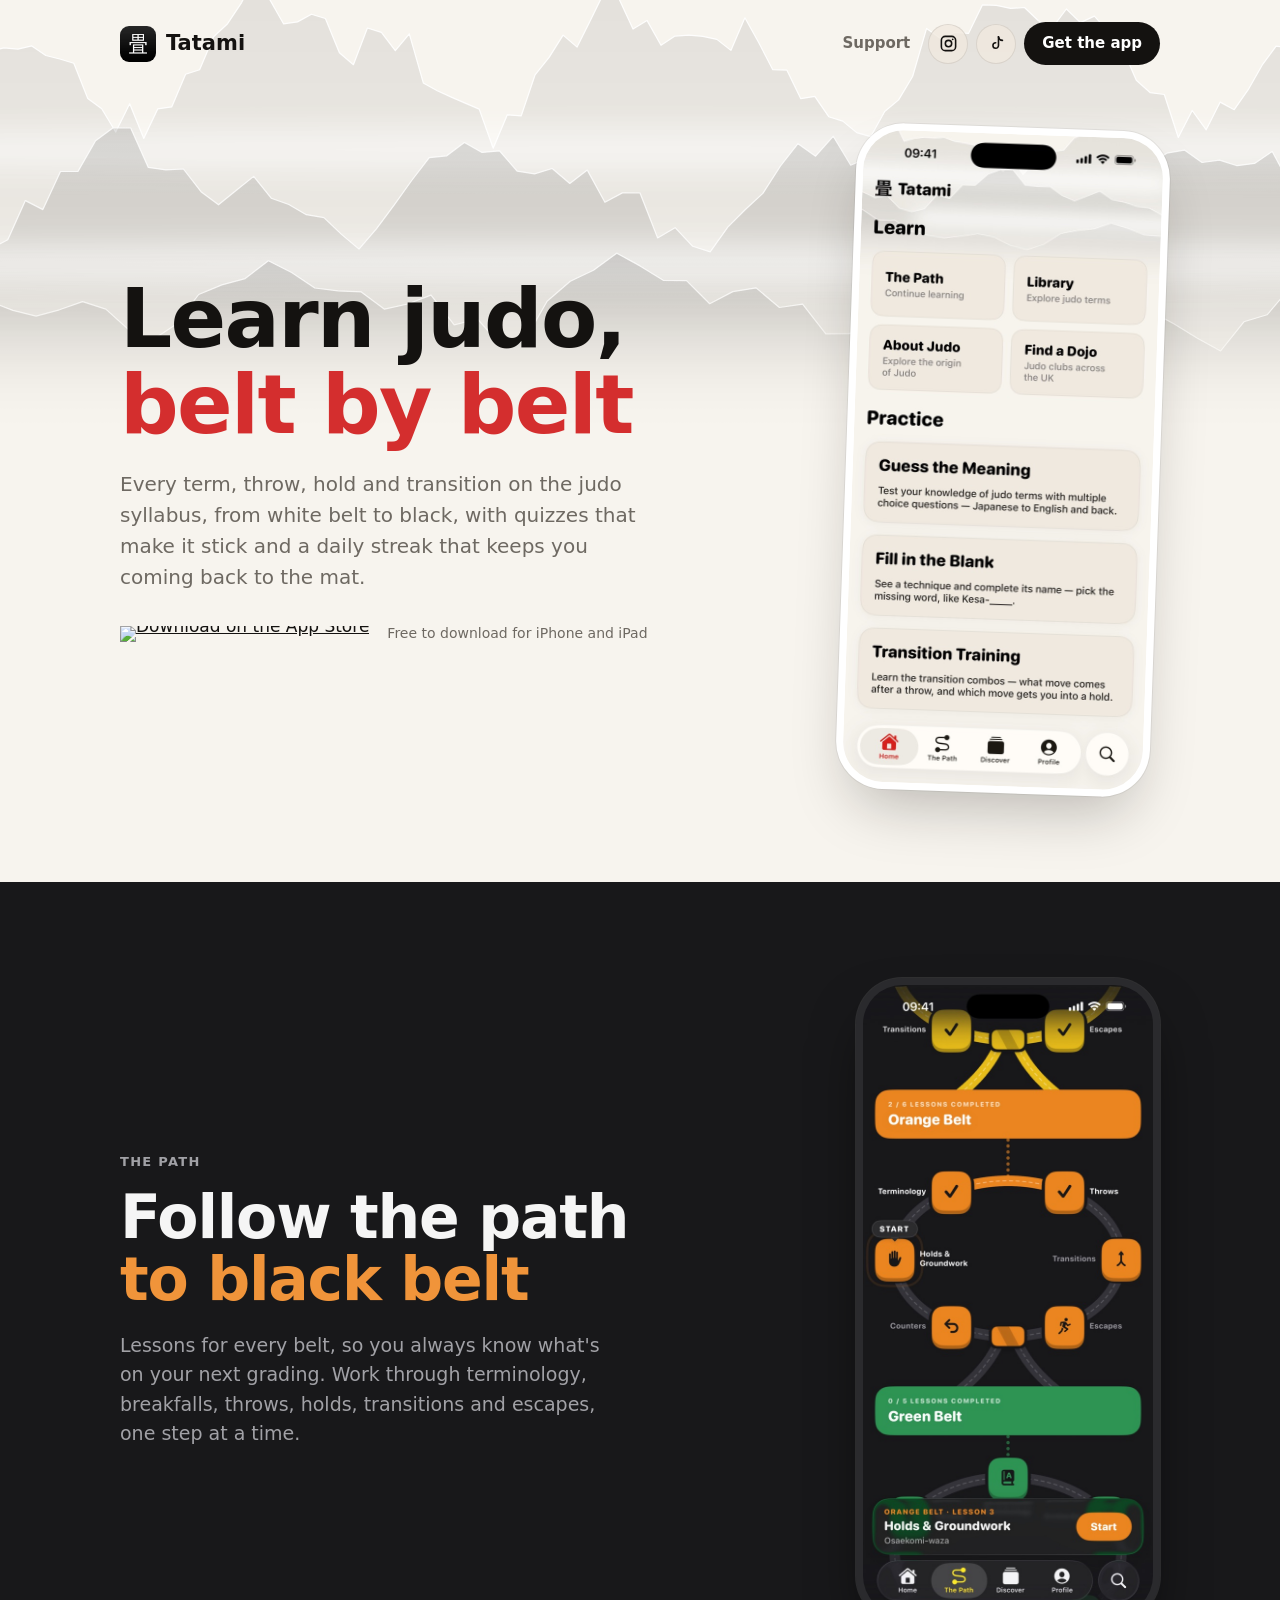
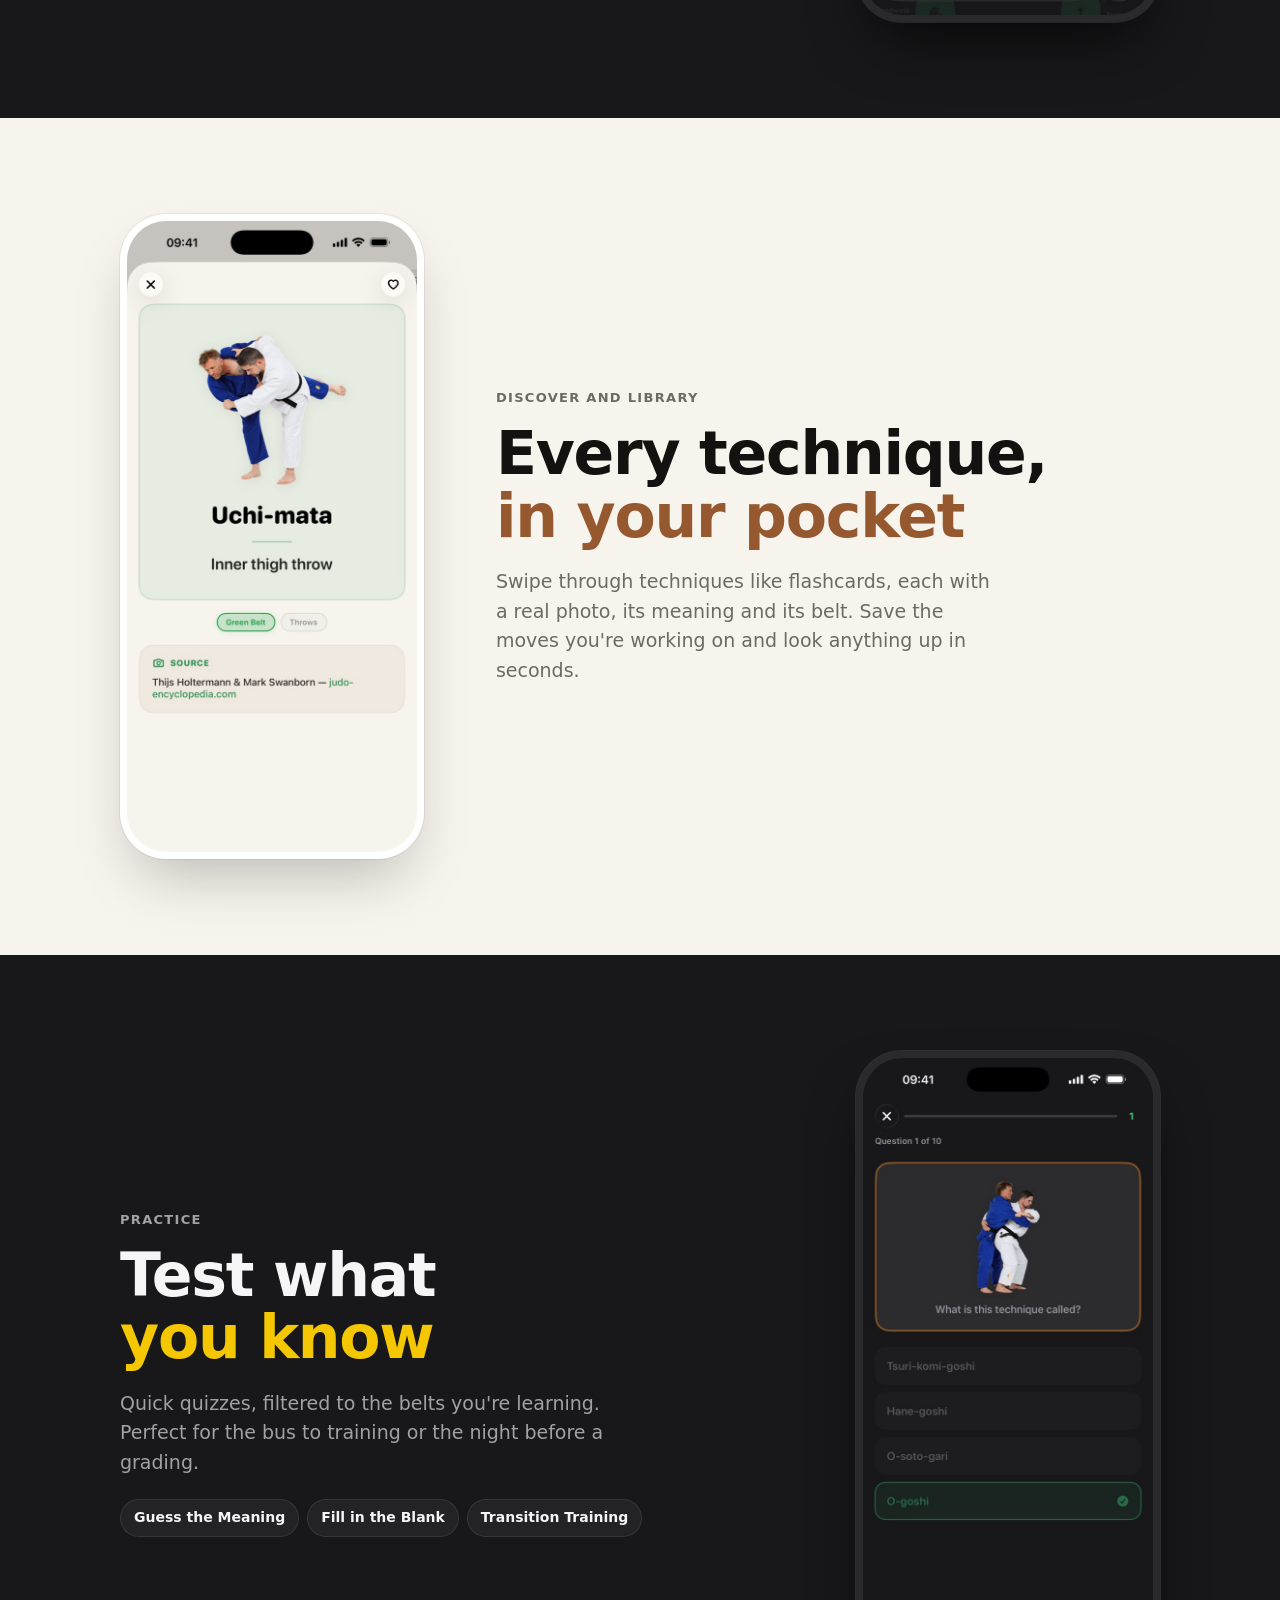
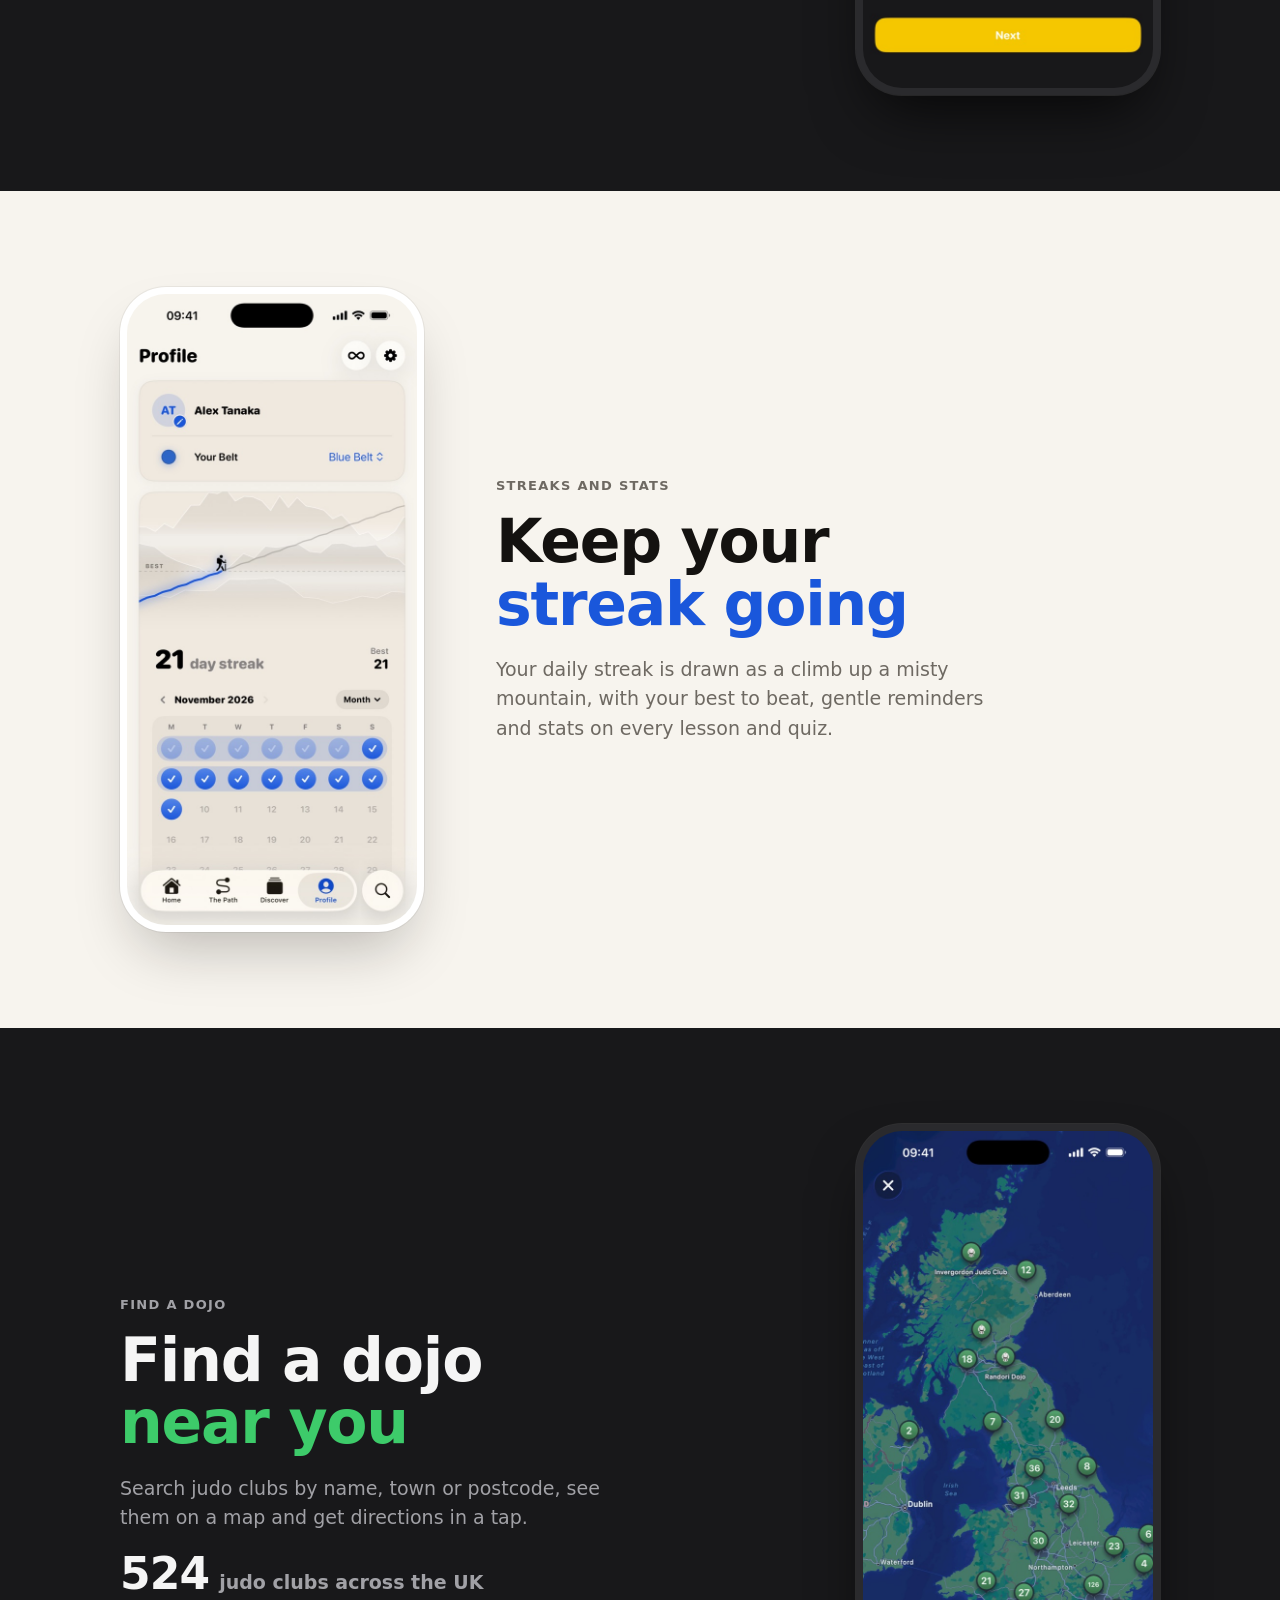
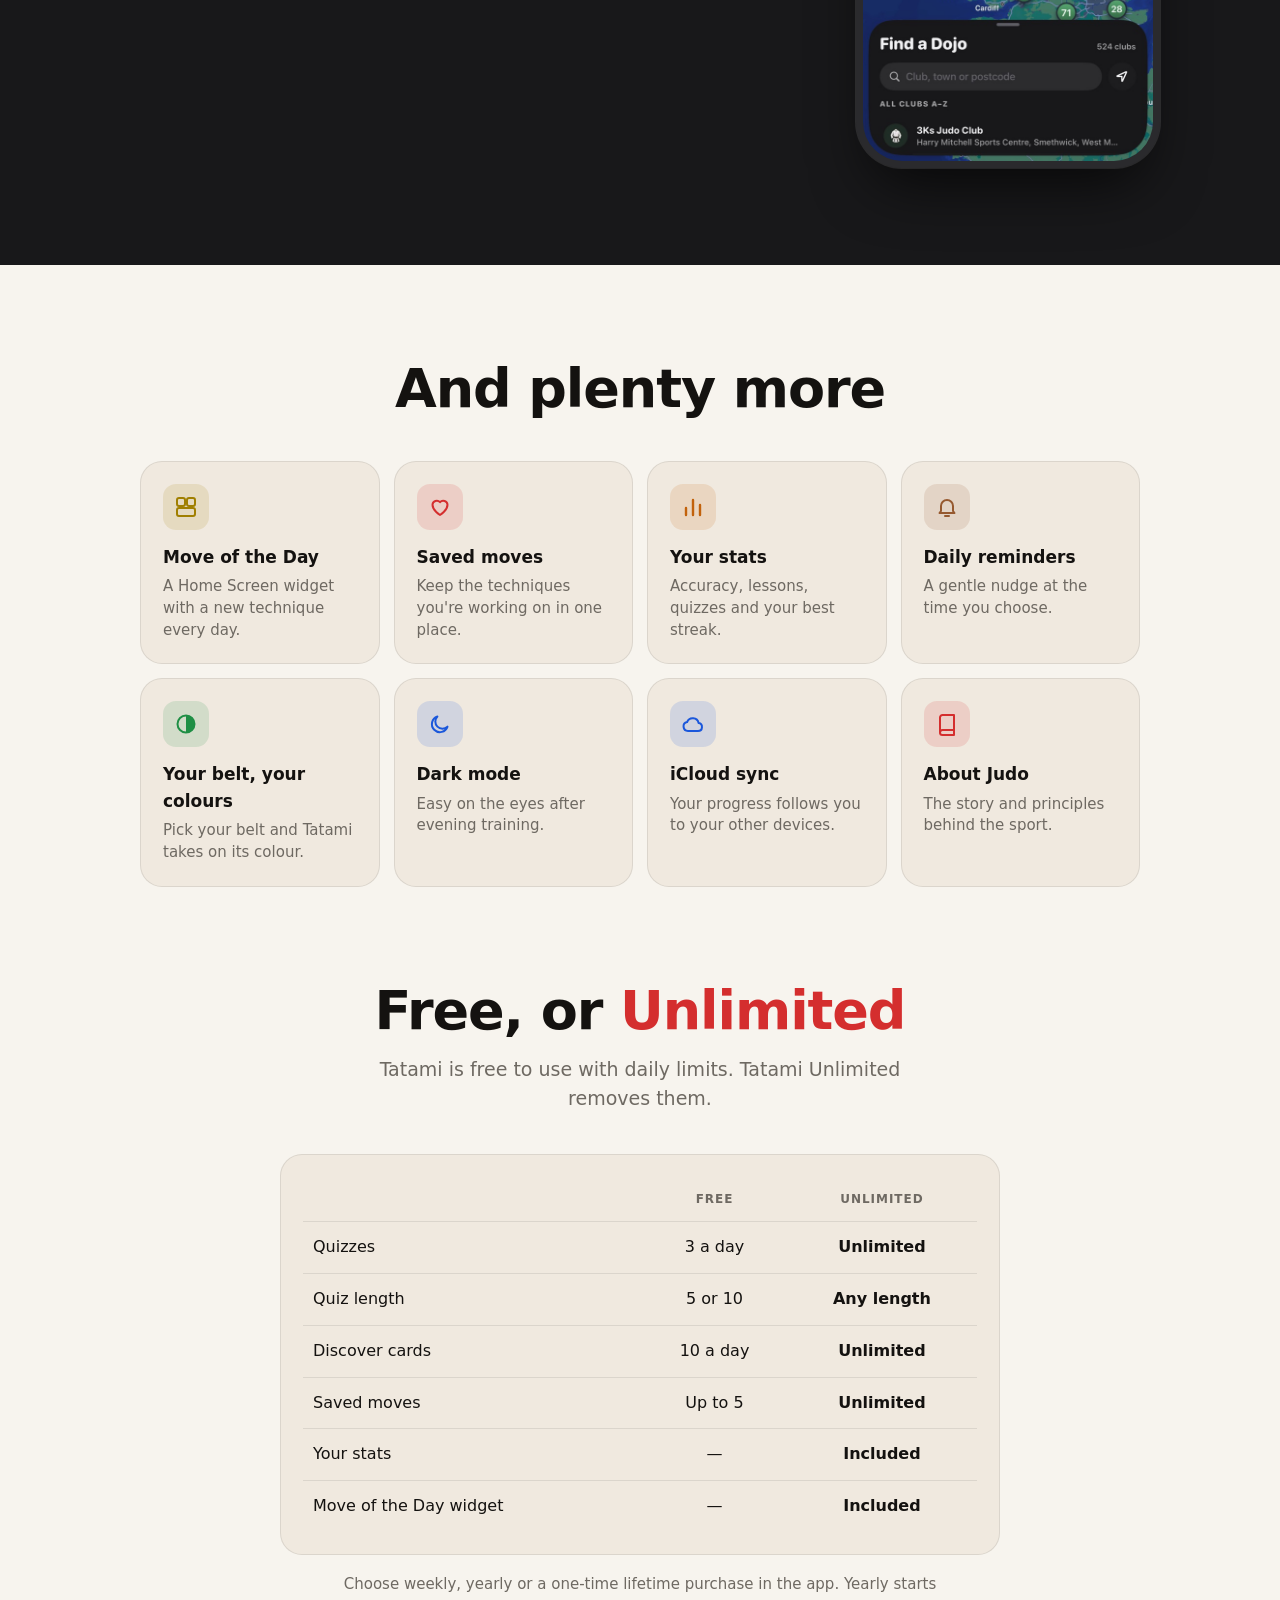
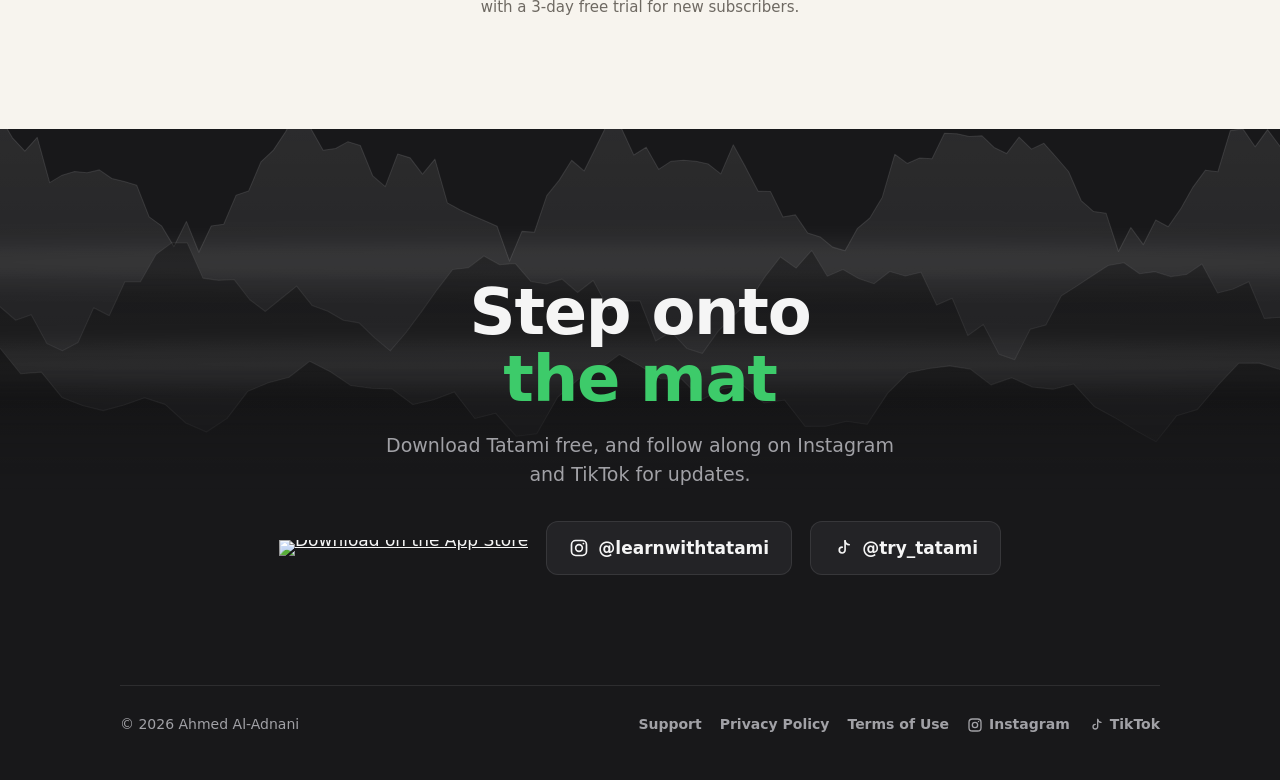
==== commit 1b4bc197: "TikTok (@try_tatami) next to Instagram On every page: a header icon and a footer link. On the home p" ====
--- a/index.html
+++ b/index.html
@@ -34,7 +34,7 @@
     "image": "https://trytatami.com/assets/icon.png",
     "offers": { "@type": "Offer", "price": "0", "priceCurrency": "GBP" },
     "author": { "@type": "Person", "name": "Ahmed Al-Adnani" },
-    "sameAs": ["https://www.instagram.com/learnwithtatami/"]
+    "sameAs": ["https://www.instagram.com/learnwithtatami/", "https://www.tiktok.com/@try_tatami"]
   }
   </script>
 </head>
@@ -48,6 +48,9 @@
         <a class="text" href="/support/">Support</a>
         <a class="icon-button" href="https://www.instagram.com/learnwithtatami/" rel="me noopener" aria-label="Tatami on Instagram">
           <svg viewBox="0 0 24 24" fill="none" stroke="currentColor" stroke-width="2" aria-hidden="true"><rect x="3" y="3" width="18" height="18" rx="5"/><circle cx="12" cy="12" r="4"/><circle cx="17.3" cy="6.7" r="1.1" fill="currentColor" stroke="none"/></svg>
+        </a>
+        <a class="icon-button" href="https://www.tiktok.com/@try_tatami" rel="me noopener" aria-label="Tatami on TikTok">
+          <svg viewBox="0 0 24 24" fill="none" stroke="currentColor" stroke-width="2" stroke-linecap="round" stroke-linejoin="round" aria-hidden="true"><path d="M14.5 3.5v11a3.5 3.5 0 1 1-3.5-3.5"/><path d="M14.5 3.5c.4 2.5 2.3 4.4 5 4.6"/></svg>
         </a>
         <a class="pill" href="https://apps.apple.com/gb/app/tatami-learn-judo-terminology/id6802830885?itscg=30200&amp;itsct=apps_box_badge&amp;mttnsubad=6802830885">Get the app</a>
       </nav>
@@ -219,7 +222,7 @@
     <div class="sky" aria-hidden="true"><img src="/assets/mountains-night.svg?v=2" alt=""></div>
     <div class="wrap cta-inner">
       <h2>Step onto<br><span class="accent green">the mat</span></h2>
-      <p>Download Tatami free, and follow along on Instagram for updates.</p>
+      <p>Download Tatami free, and follow along on Instagram and TikTok for updates.</p>
       <div class="store-row">
         <a class="store" href="https://apps.apple.com/gb/app/tatami-learn-judo-terminology/id6802830885?itscg=30200&amp;itsct=apps_box_badge&amp;mttnsubad=6802830885">
           <img src="https://toolbox.marketingtools.apple.com/api/v2/badges/download-on-the-app-store/white/en-us?releaseDate=1794182400" alt="Download on the App Store" width="162" height="54" loading="lazy">
@@ -227,6 +230,10 @@
         <a class="outline" href="https://www.instagram.com/learnwithtatami/" rel="me noopener">
           <svg viewBox="0 0 24 24" fill="none" stroke="currentColor" stroke-width="2" aria-hidden="true"><rect x="3" y="3" width="18" height="18" rx="5"/><circle cx="12" cy="12" r="4"/><circle cx="17.3" cy="6.7" r="1.1" fill="currentColor" stroke="none"/></svg>
           @learnwithtatami
+        </a>
+        <a class="outline" href="https://www.tiktok.com/@try_tatami" rel="me noopener">
+          <svg viewBox="0 0 24 24" fill="none" stroke="currentColor" stroke-width="2" stroke-linecap="round" stroke-linejoin="round" aria-hidden="true"><path d="M14.5 3.5v11a3.5 3.5 0 1 1-3.5-3.5"/><path d="M14.5 3.5c.4 2.5 2.3 4.4 5 4.6"/></svg>
+          @try_tatami
         </a>
       </div>
     </div>
@@ -240,6 +247,9 @@
           <a class="social" href="https://www.instagram.com/learnwithtatami/" rel="me noopener">
             <svg viewBox="0 0 24 24" fill="none" stroke="currentColor" stroke-width="2" aria-hidden="true"><rect x="3" y="3" width="18" height="18" rx="5"/><circle cx="12" cy="12" r="4"/><circle cx="17.3" cy="6.7" r="1.1" fill="currentColor" stroke="none"/></svg>Instagram
           </a>
+          <a class="social" href="https://www.tiktok.com/@try_tatami" rel="me noopener">
+            <svg viewBox="0 0 24 24" fill="none" stroke="currentColor" stroke-width="2" stroke-linecap="round" stroke-linejoin="round" aria-hidden="true"><path d="M14.5 3.5v11a3.5 3.5 0 1 1-3.5-3.5"/><path d="M14.5 3.5c.4 2.5 2.3 4.4 5 4.6"/></svg>TikTok
+          </a>
         </nav>
       </footer>
     </div>
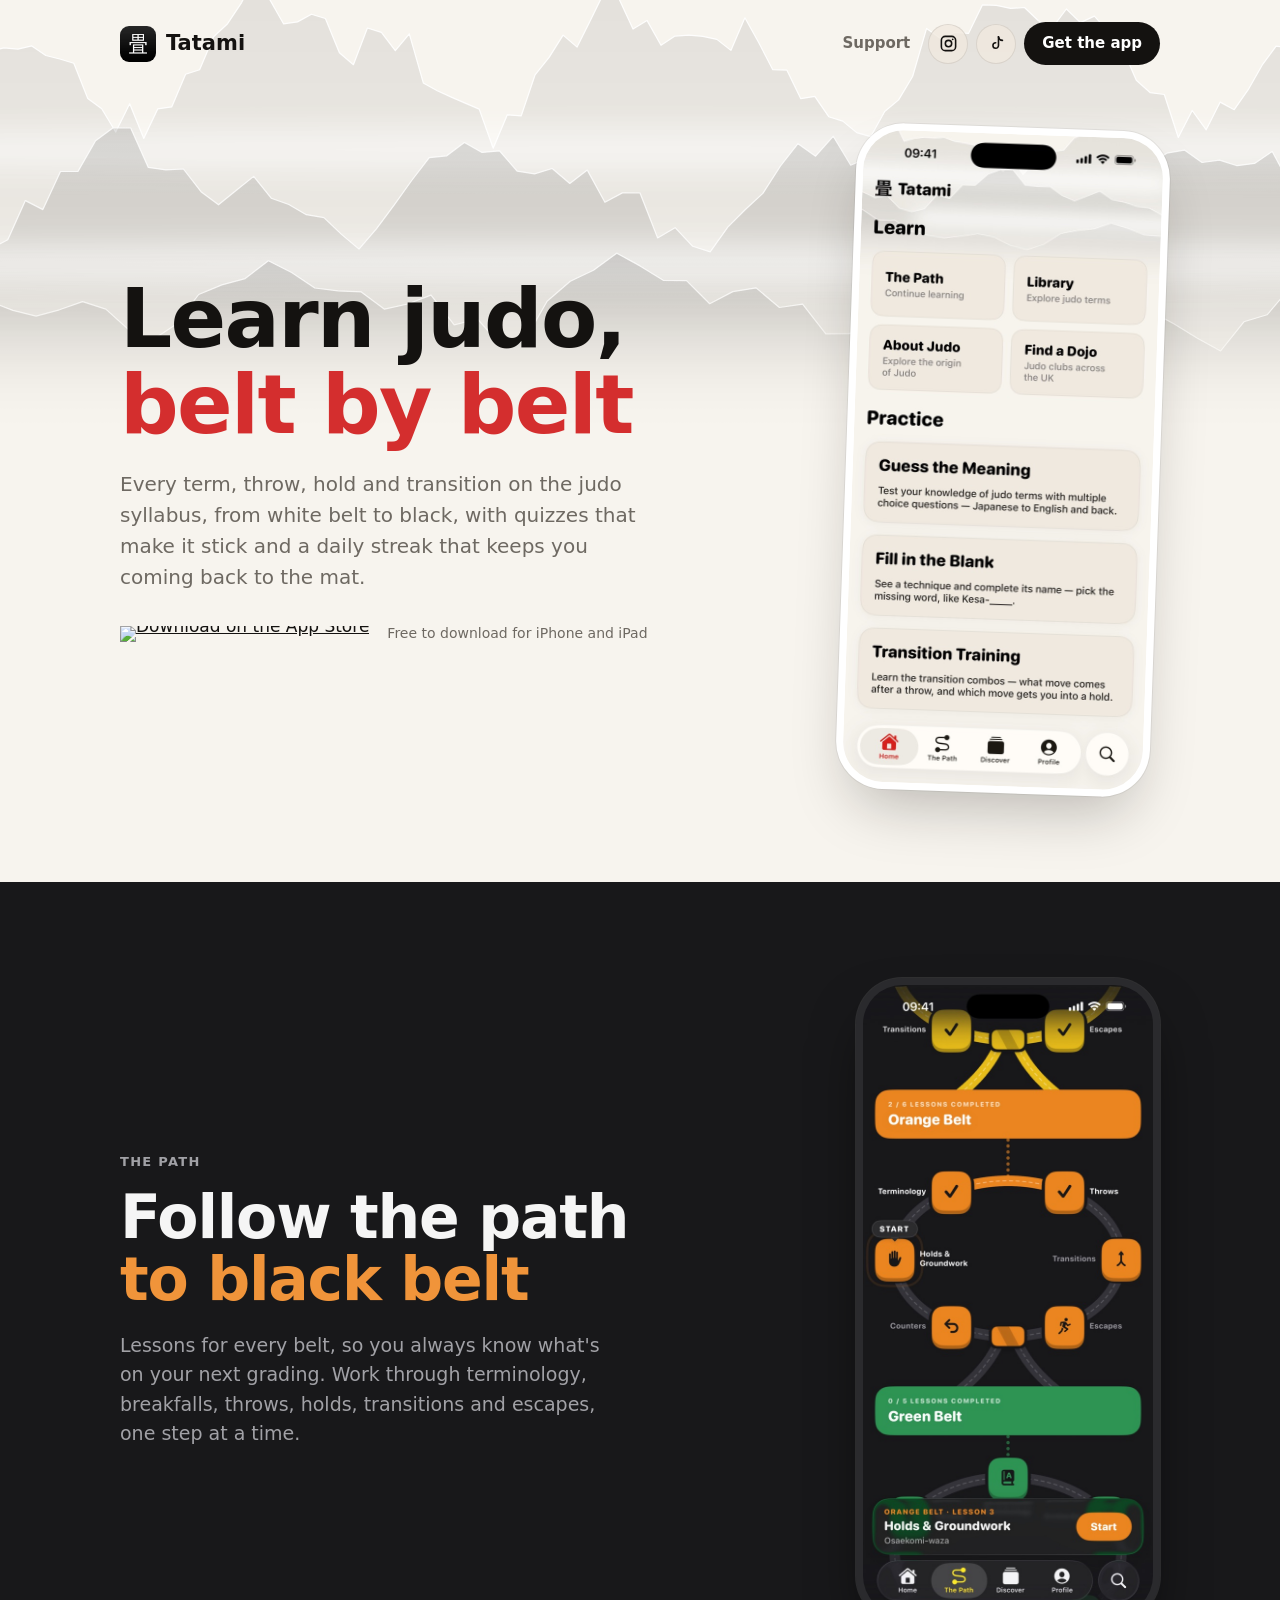
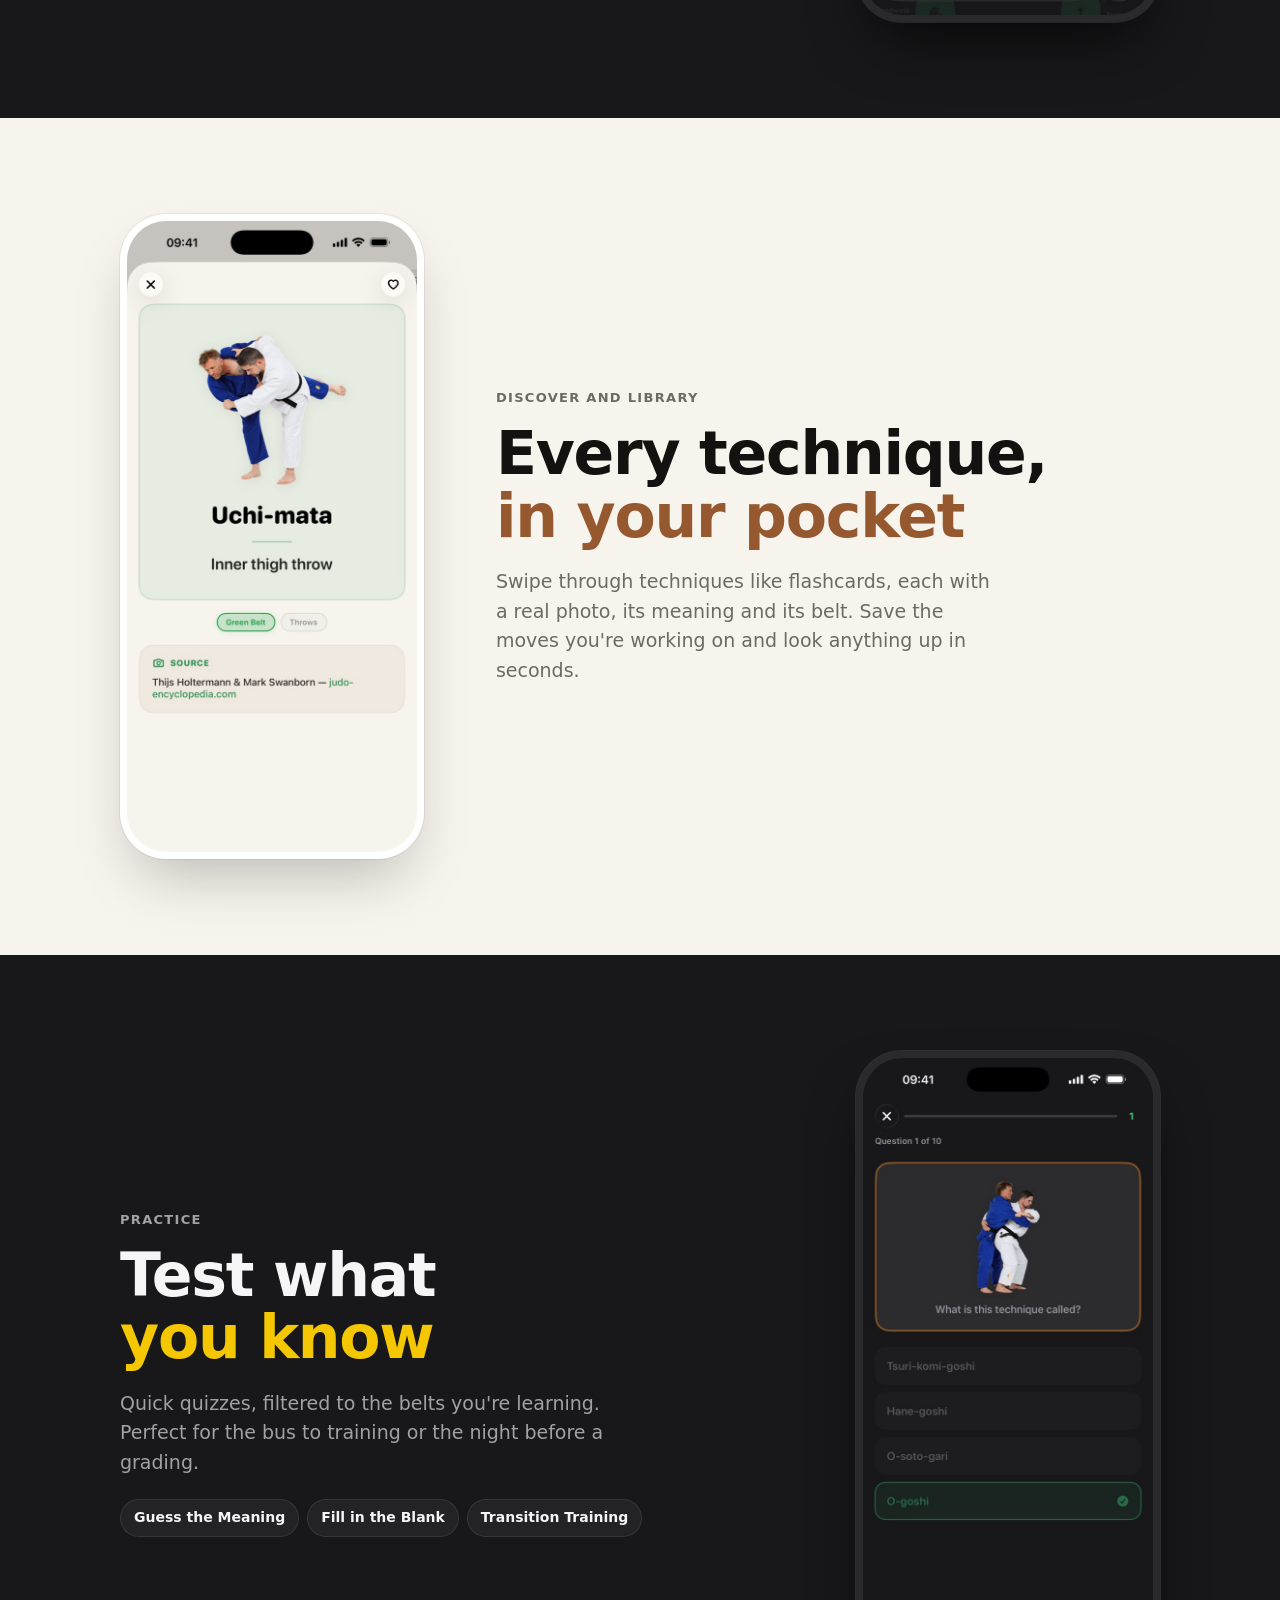
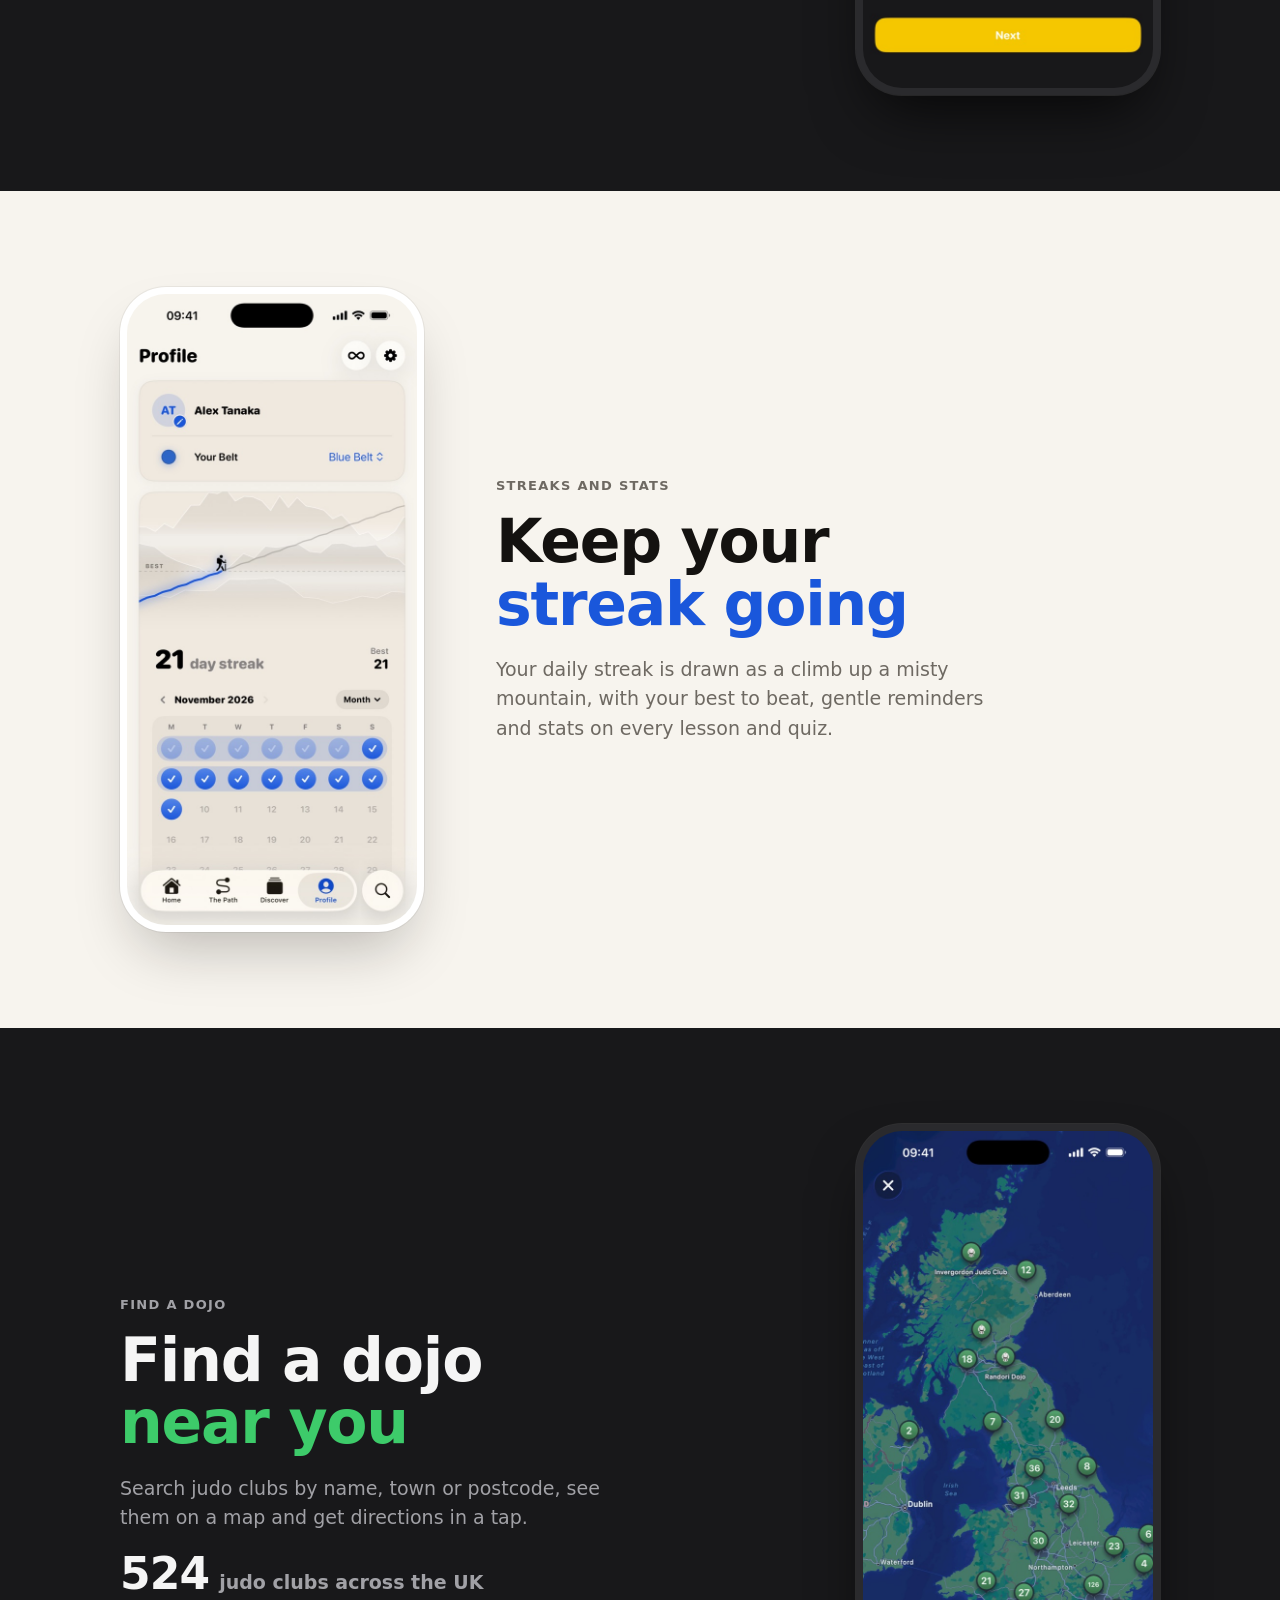
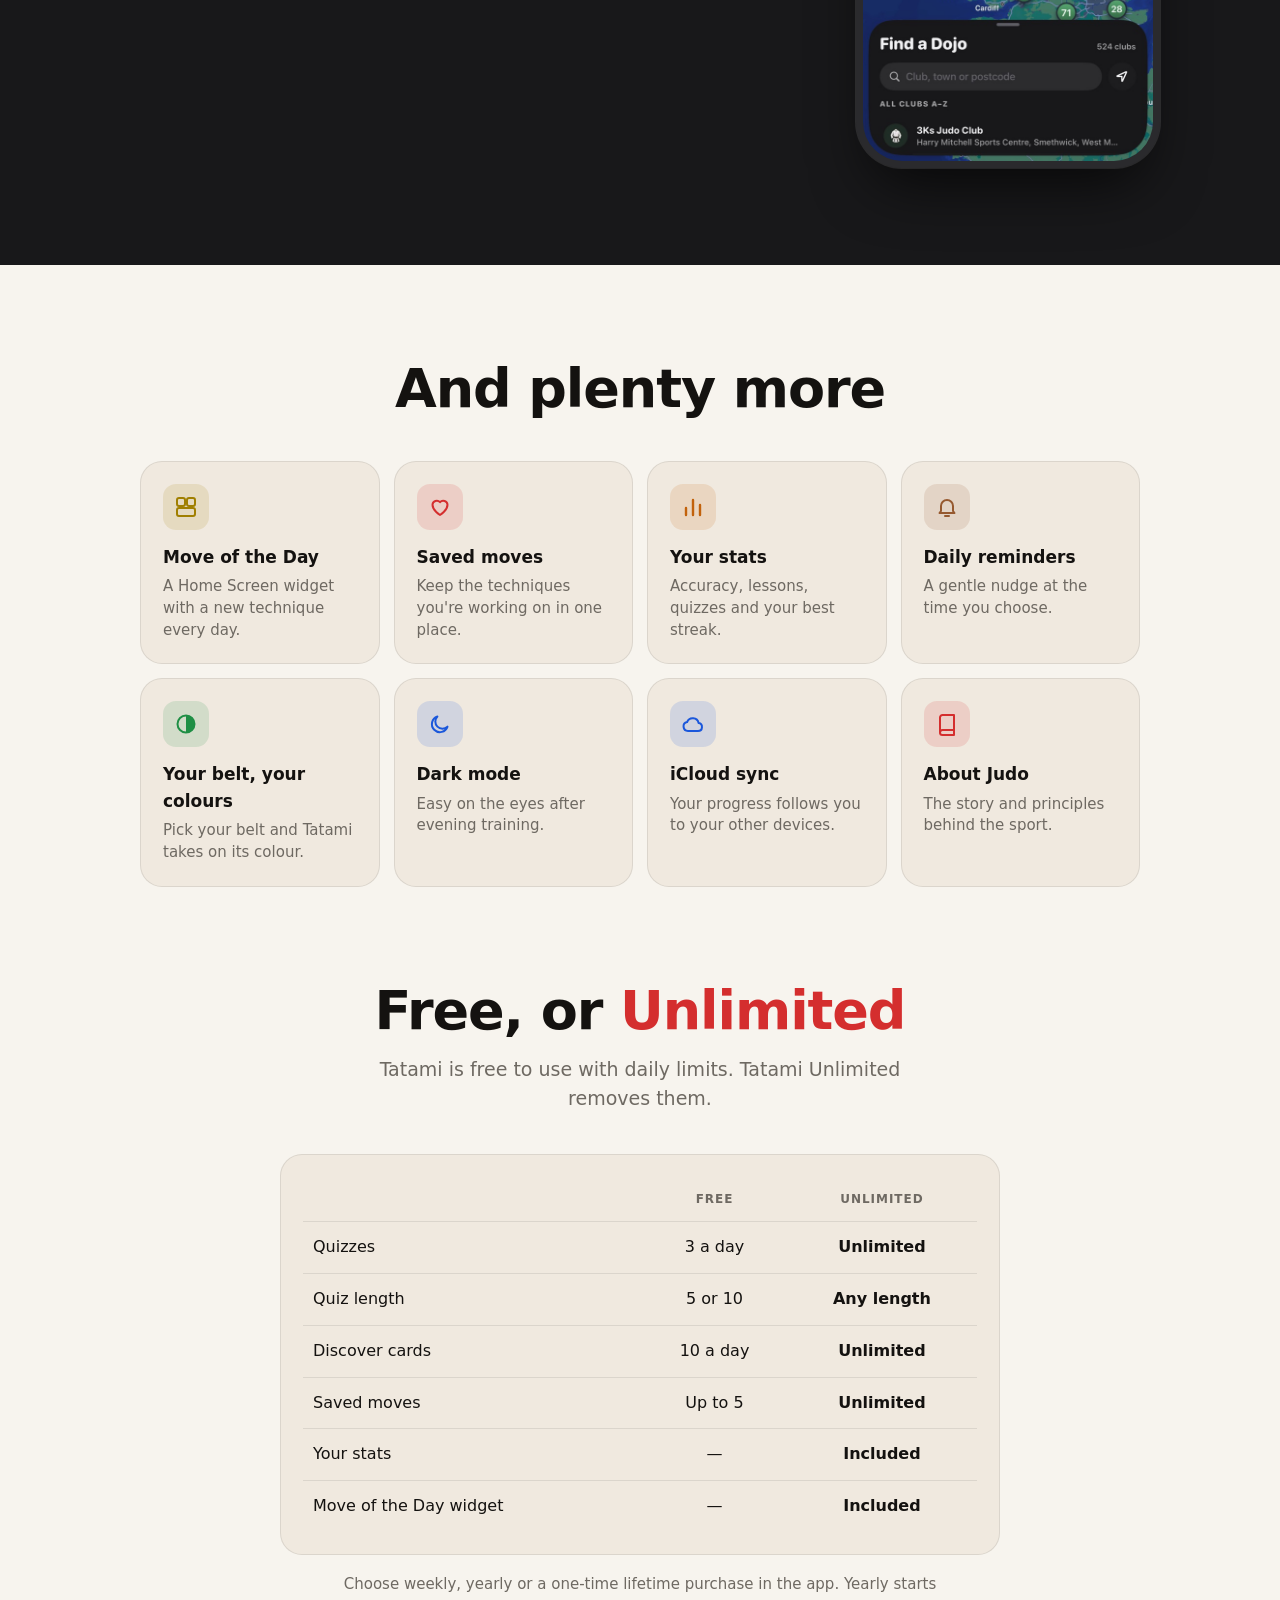
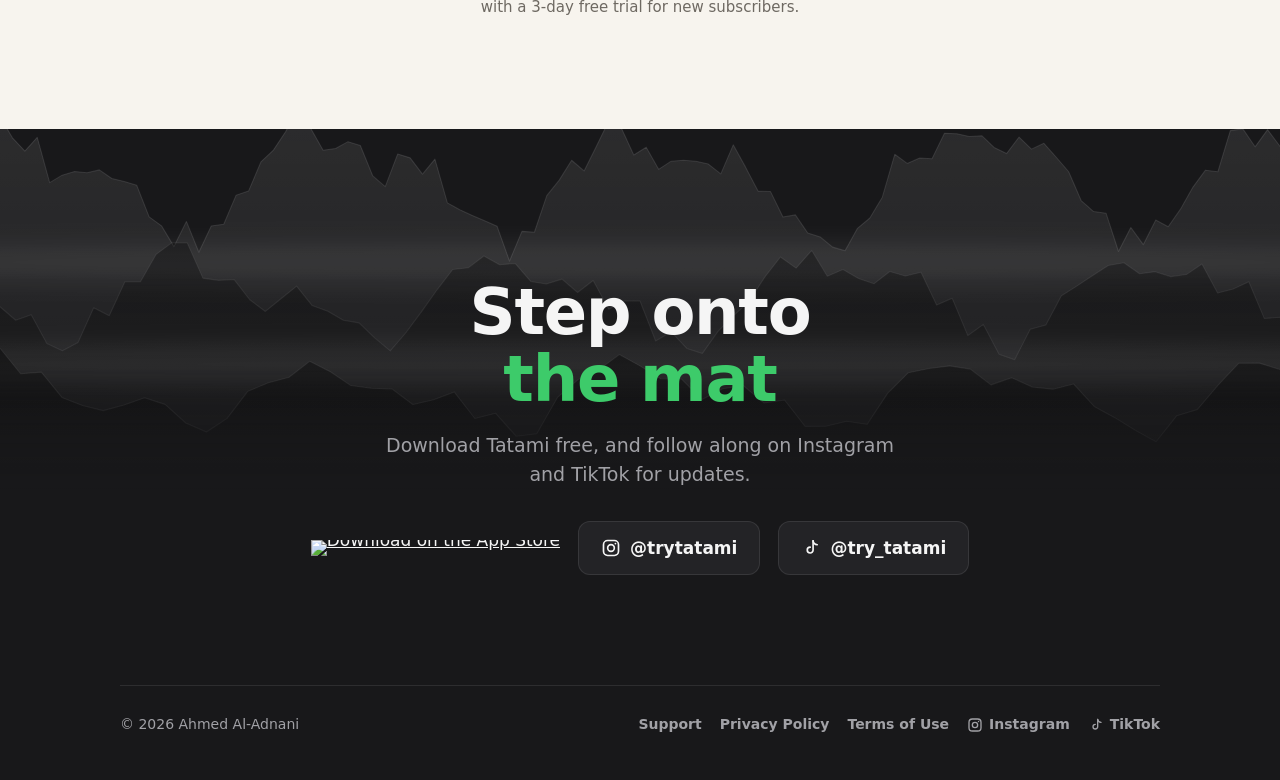
==== commit c13f1322: "Instagram: @learnwithtatami is now @trytatami The Instagram account was renamed, so the old profile " ====
--- a/index.html
+++ b/index.html
@@ -34,7 +34,7 @@
     "image": "https://trytatami.com/assets/icon.png",
     "offers": { "@type": "Offer", "price": "0", "priceCurrency": "GBP" },
     "author": { "@type": "Person", "name": "Ahmed Al-Adnani" },
-    "sameAs": ["https://www.instagram.com/learnwithtatami/", "https://www.tiktok.com/@try_tatami"]
+    "sameAs": ["https://www.instagram.com/trytatami/", "https://www.tiktok.com/@try_tatami"]
   }
   </script>
 </head>
@@ -46,7 +46,7 @@
       <a class="brand" href="/"><img src="/assets/icon.png" alt="">Tatami</a>
       <nav class="nav" aria-label="Main">
         <a class="text" href="/support/">Support</a>
-        <a class="icon-button" href="https://www.instagram.com/learnwithtatami/" rel="me noopener" aria-label="Tatami on Instagram">
+        <a class="icon-button" href="https://www.instagram.com/trytatami/" rel="me noopener" aria-label="Tatami on Instagram">
           <svg viewBox="0 0 24 24" fill="none" stroke="currentColor" stroke-width="2" aria-hidden="true"><rect x="3" y="3" width="18" height="18" rx="5"/><circle cx="12" cy="12" r="4"/><circle cx="17.3" cy="6.7" r="1.1" fill="currentColor" stroke="none"/></svg>
         </a>
         <a class="icon-button" href="https://www.tiktok.com/@try_tatami" rel="me noopener" aria-label="Tatami on TikTok">
@@ -227,9 +227,9 @@
         <a class="store" href="https://apps.apple.com/gb/app/tatami-learn-judo-terminology/id6802830885?itscg=30200&amp;itsct=apps_box_badge&amp;mttnsubad=6802830885">
           <img src="https://toolbox.marketingtools.apple.com/api/v2/badges/download-on-the-app-store/white/en-us?releaseDate=1794182400" alt="Download on the App Store" width="162" height="54" loading="lazy">
         </a>
-        <a class="outline" href="https://www.instagram.com/learnwithtatami/" rel="me noopener">
+        <a class="outline" href="https://www.instagram.com/trytatami/" rel="me noopener">
           <svg viewBox="0 0 24 24" fill="none" stroke="currentColor" stroke-width="2" aria-hidden="true"><rect x="3" y="3" width="18" height="18" rx="5"/><circle cx="12" cy="12" r="4"/><circle cx="17.3" cy="6.7" r="1.1" fill="currentColor" stroke="none"/></svg>
-          @learnwithtatami
+          @trytatami
         </a>
         <a class="outline" href="https://www.tiktok.com/@try_tatami" rel="me noopener">
           <svg viewBox="0 0 24 24" fill="none" stroke="currentColor" stroke-width="2" stroke-linecap="round" stroke-linejoin="round" aria-hidden="true"><path d="M14.5 3.5v11a3.5 3.5 0 1 1-3.5-3.5"/><path d="M14.5 3.5c.4 2.5 2.3 4.4 5 4.6"/></svg>
@@ -244,7 +244,7 @@
           <a href="/support/">Support</a>
           <a href="/privacy/">Privacy Policy</a>
           <a href="/terms/">Terms of Use</a>
-          <a class="social" href="https://www.instagram.com/learnwithtatami/" rel="me noopener">
+          <a class="social" href="https://www.instagram.com/trytatami/" rel="me noopener">
             <svg viewBox="0 0 24 24" fill="none" stroke="currentColor" stroke-width="2" aria-hidden="true"><rect x="3" y="3" width="18" height="18" rx="5"/><circle cx="12" cy="12" r="4"/><circle cx="17.3" cy="6.7" r="1.1" fill="currentColor" stroke="none"/></svg>Instagram
           </a>
           <a class="social" href="https://www.tiktok.com/@try_tatami" rel="me noopener">
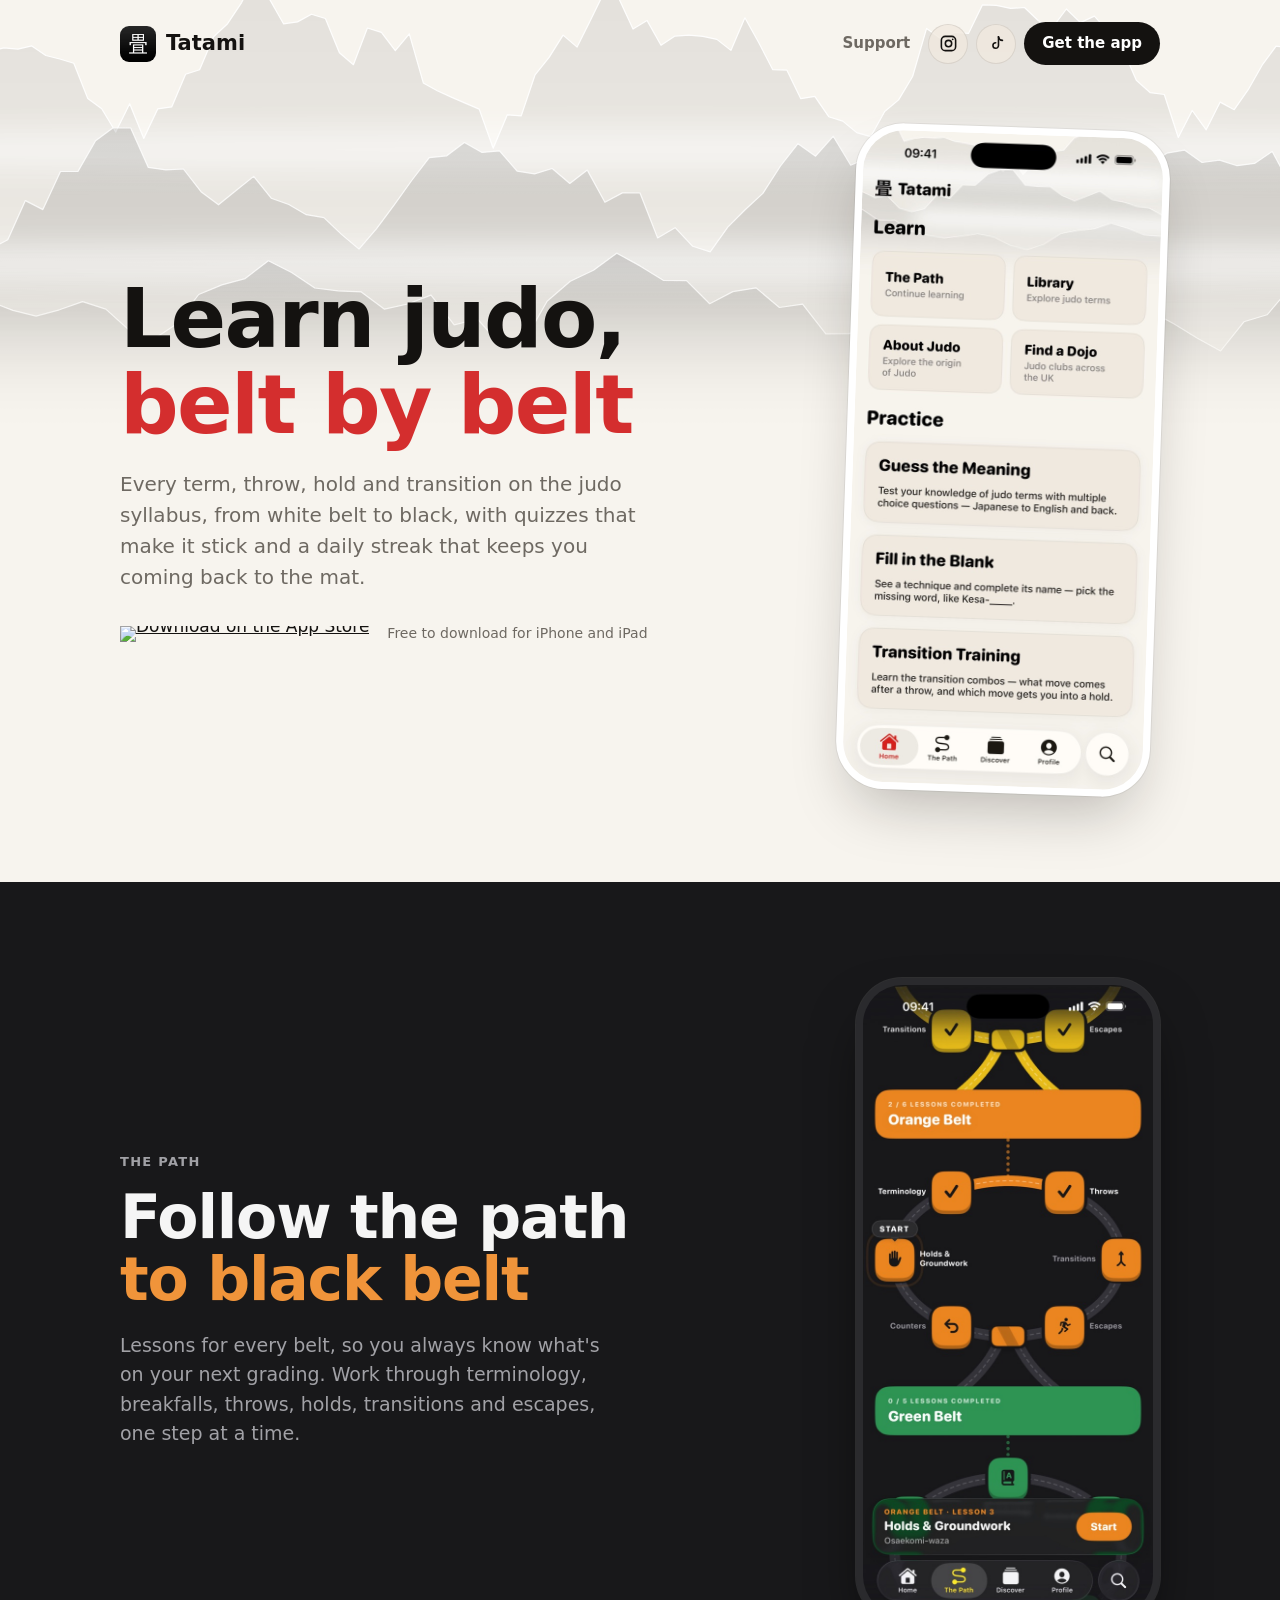
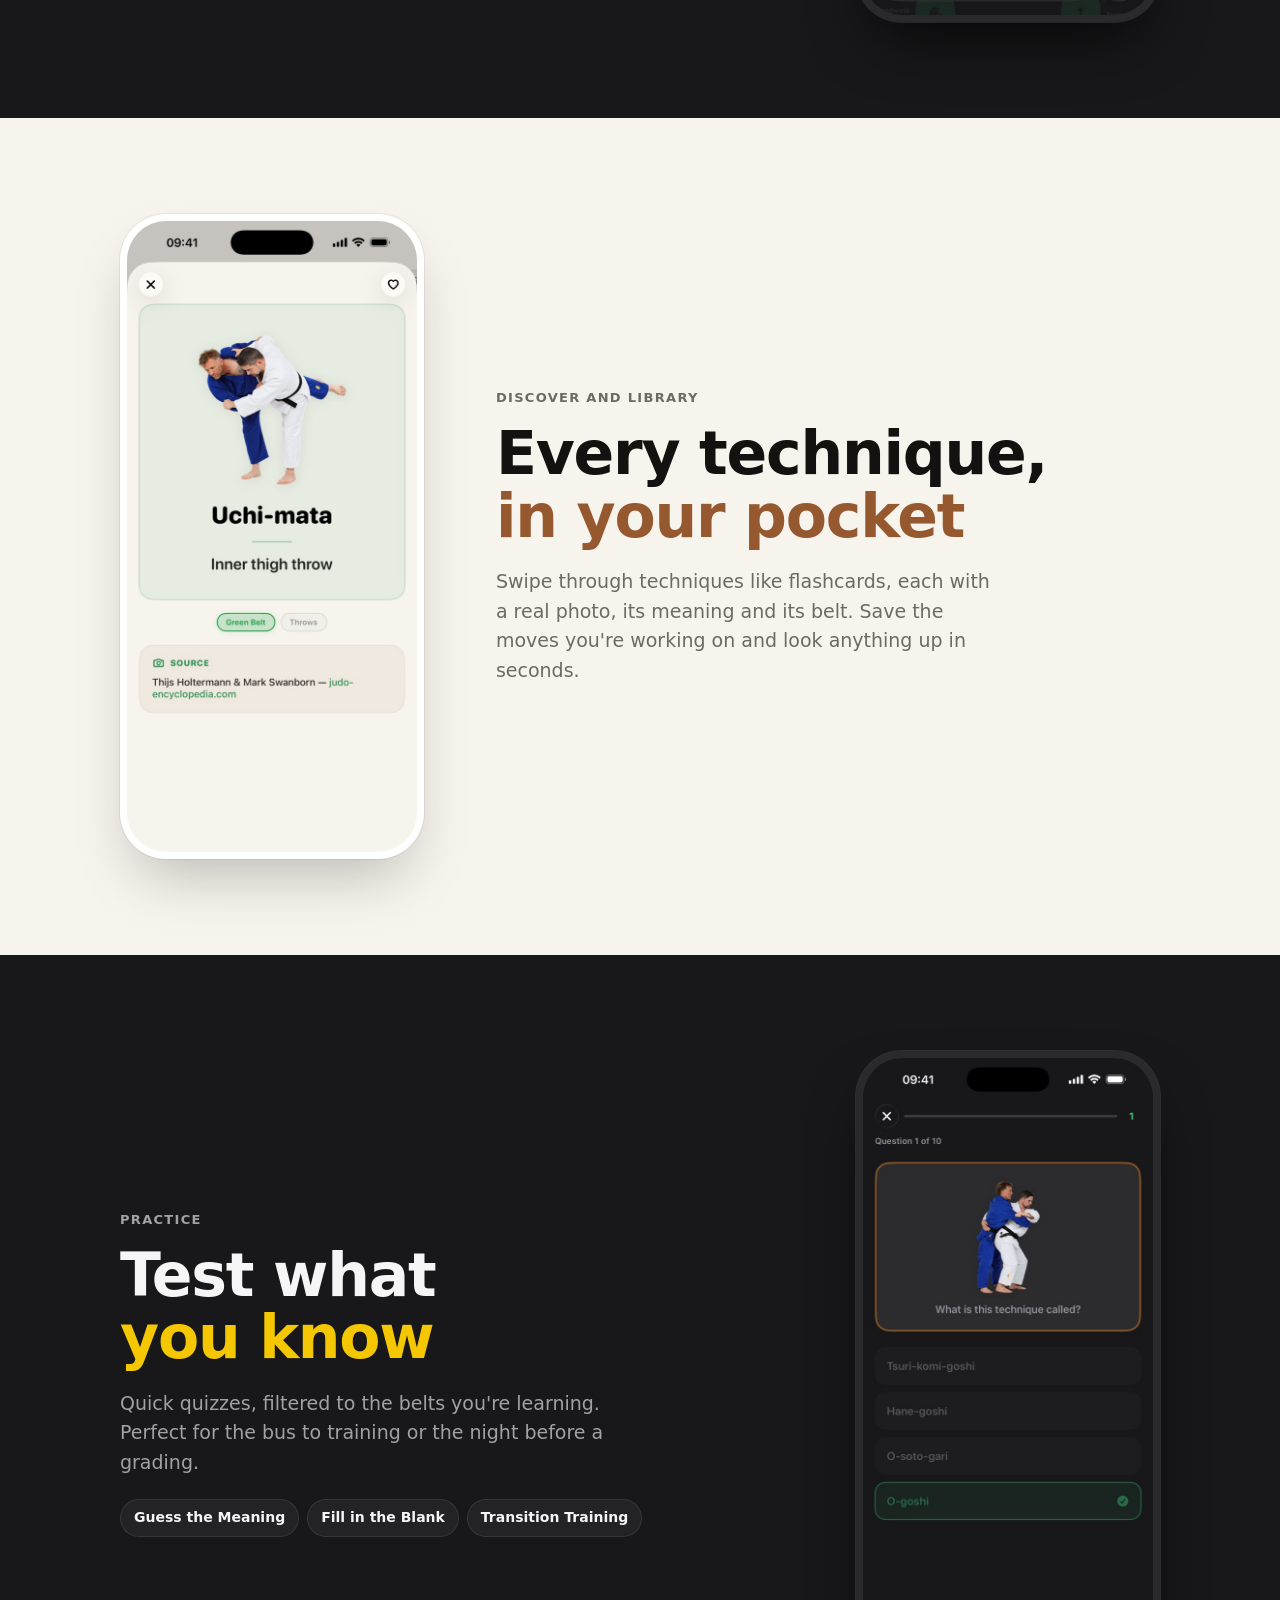
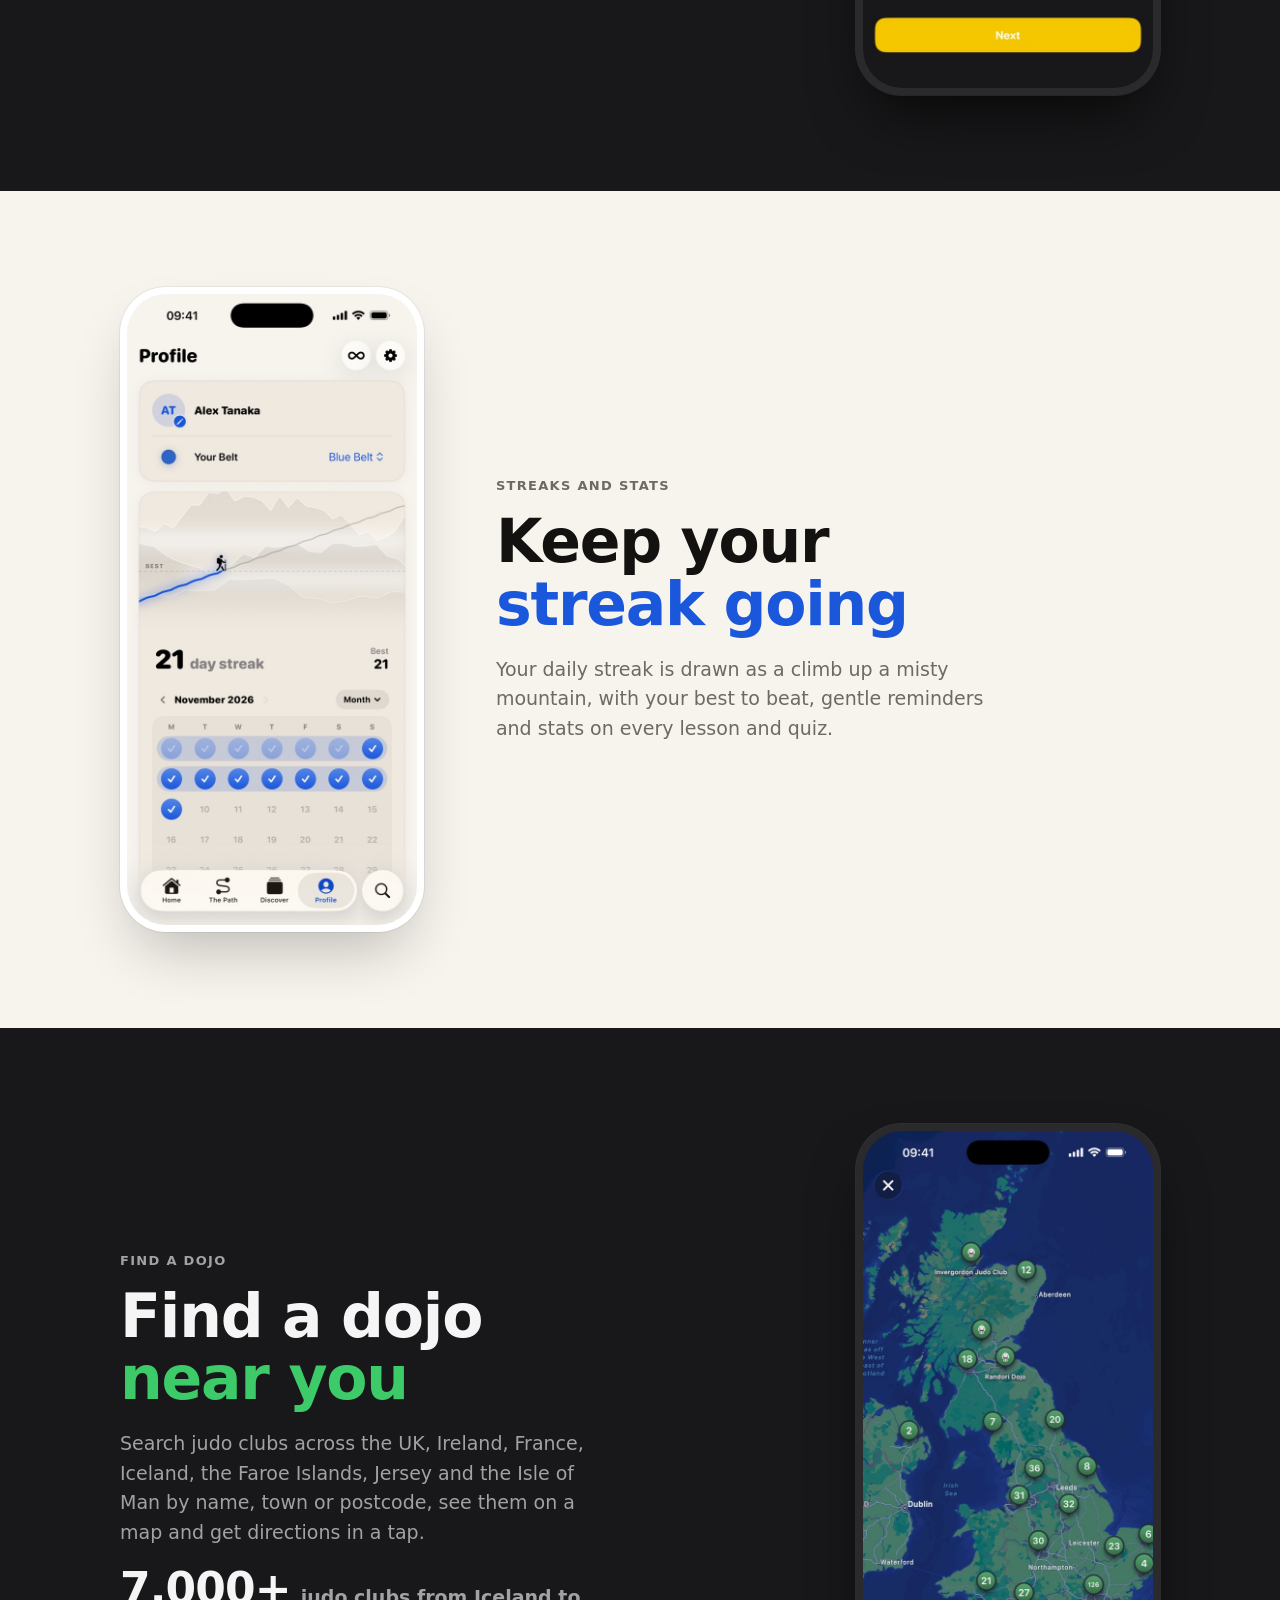
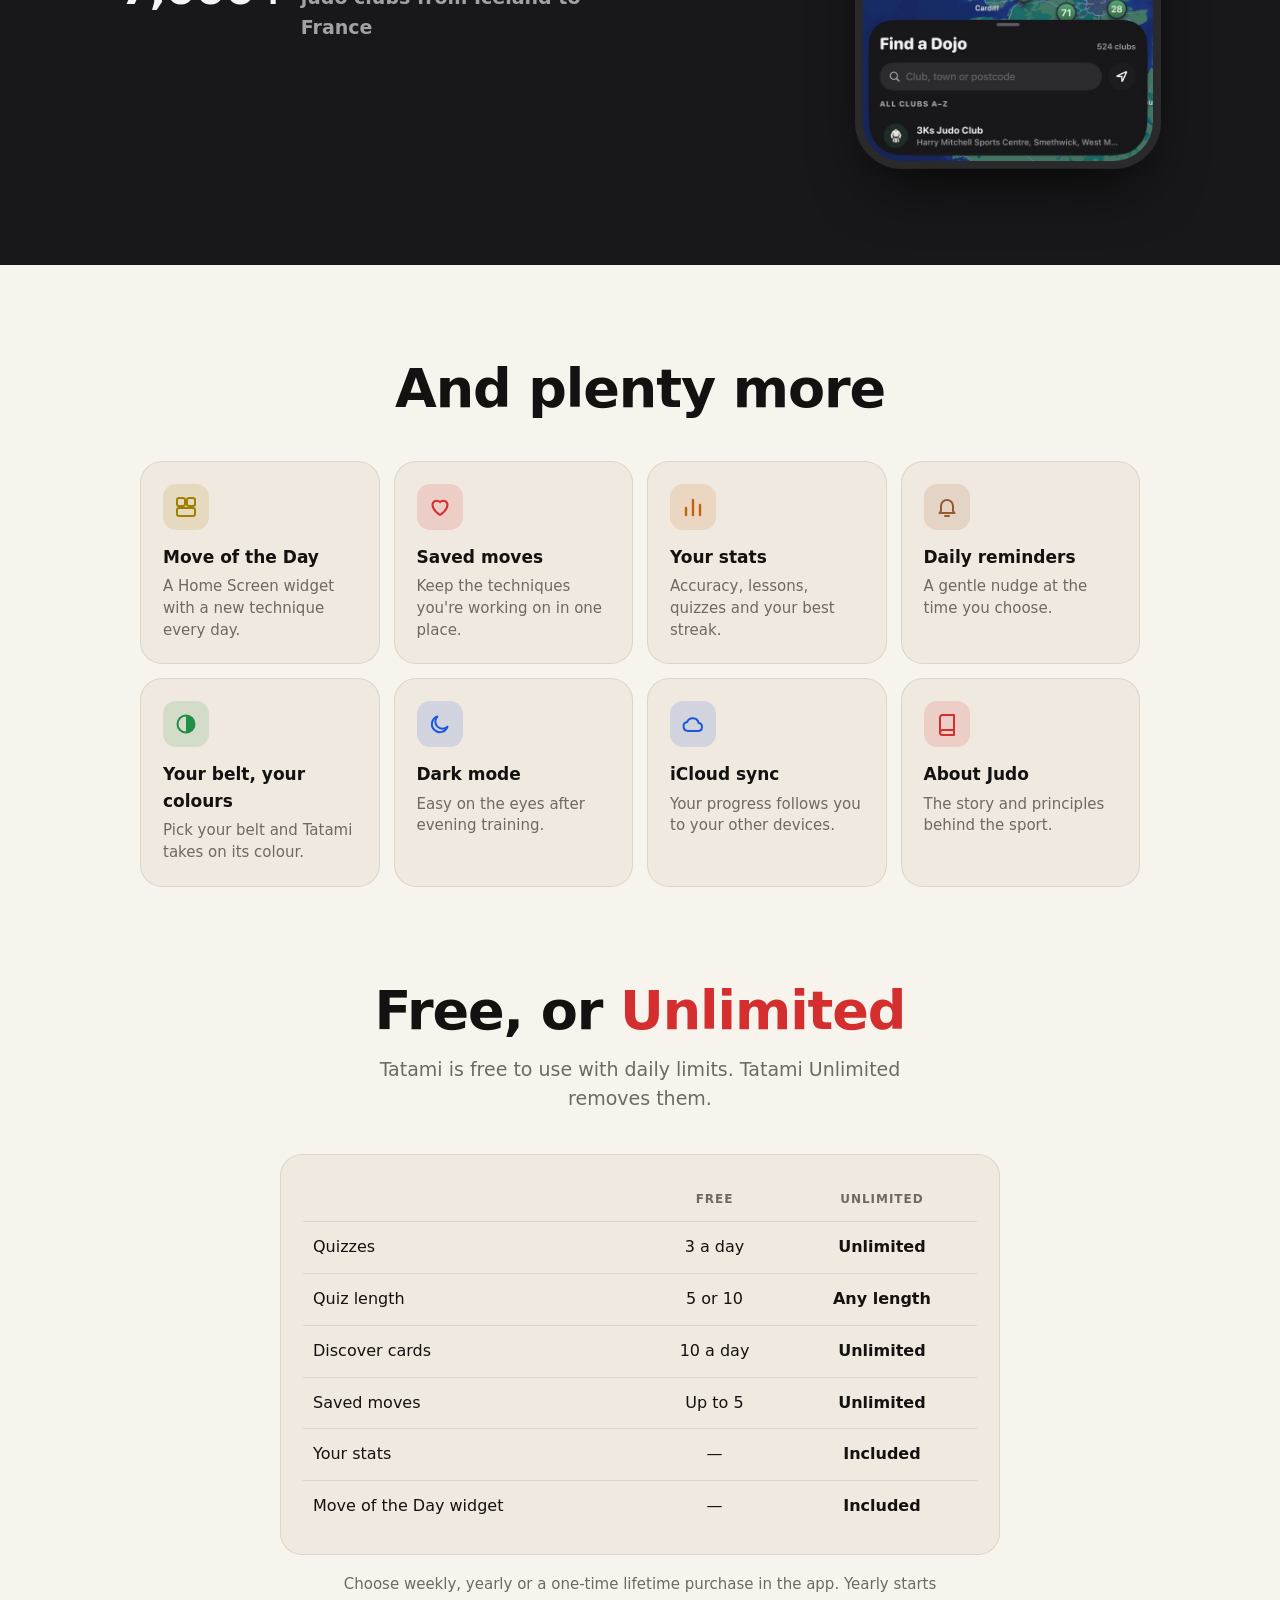
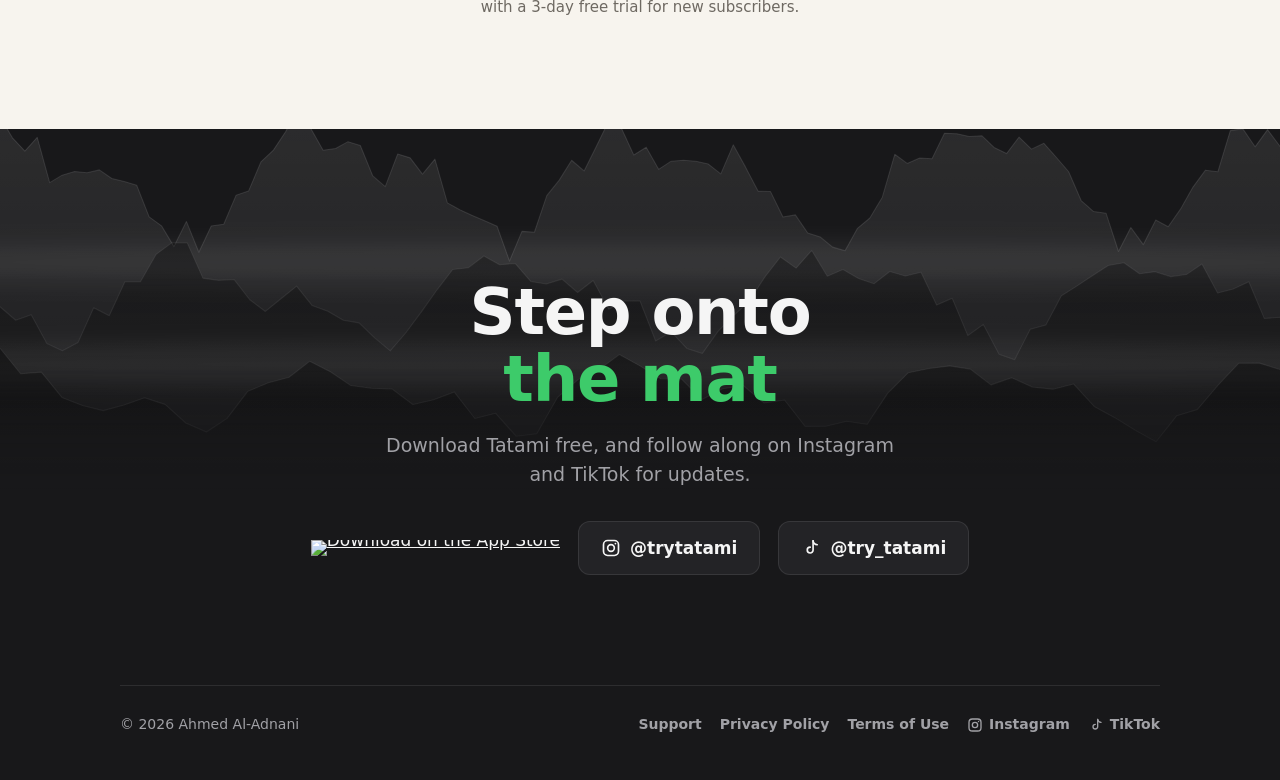
==== commit 51ce26c1: "Find a Dojo: 7,000+ clubs from Iceland to France The section and the search and share descriptions s" ====
--- a/index.html
+++ b/index.html
@@ -4,7 +4,7 @@
   <meta charset="utf-8">
   <meta name="viewport" content="width=device-width, initial-scale=1">
   <title>Tatami — Learn judo, belt by belt</title>
-  <meta name="description" content="Tatami is the app for learning judo: every term, throw, hold and transition on the syllabus, belt by belt, with quizzes, daily streaks and a map of 524 UK judo clubs. Free on the App Store.">
+  <meta name="description" content="Tatami is the app for learning judo: every term, throw, hold and transition on the syllabus, belt by belt, with quizzes, daily streaks and a map of 7,000+ judo clubs from Iceland to France. Free on the App Store.">
   <meta name="apple-itunes-app" content="app-id=6802830885">
   <meta name="theme-color" content="#F7F4EE" media="(prefers-color-scheme: light)">
   <meta name="theme-color" content="#18181A" media="(prefers-color-scheme: dark)">
@@ -15,7 +15,7 @@
   <meta property="og:type" content="website">
   <meta property="og:site_name" content="Tatami">
   <meta property="og:title" content="Tatami — Learn judo, belt by belt">
-  <meta property="og:description" content="Every judo term, throw, hold and transition, belt by belt. Quizzes, streaks and a map of UK judo clubs.">
+  <meta property="og:description" content="Every judo term, throw, hold and transition, belt by belt. Quizzes, streaks and a map of 7,000+ judo clubs from Iceland to France.">
   <meta property="og:image" content="https://trytatami.com/assets/og.png">
   <meta property="og:image:width" content="1200">
   <meta property="og:image:height" content="630">
@@ -28,7 +28,7 @@
     "name": "Tatami: Learn Judo Terminology",
     "operatingSystem": "iOS",
     "applicationCategory": "EducationalApplication",
-    "description": "Learn the judo syllabus belt by belt: terms, throws, holds and transitions, with quizzes, daily streaks and a map of UK judo clubs.",
+    "description": "Learn the judo syllabus belt by belt: terms, throws, holds and transitions, with quizzes, daily streaks and a map of 7,000+ judo clubs from Iceland to France.",
     "url": "https://trytatami.com/",
     "downloadUrl": "https://apps.apple.com/app/id6802830885",
     "image": "https://trytatami.com/assets/icon.png",
@@ -140,8 +140,8 @@
       <div class="copy">
         <p class="kicker">Find a Dojo</p>
         <h2>Find a dojo<br><span class="accent green">near you</span></h2>
-        <p>Search judo clubs by name, town or postcode, see them on a map and get directions in a tap.</p>
-        <p class="stat"><strong>524</strong><span>judo clubs across the UK</span></p>
+        <p>Search judo clubs across the UK, Ireland, France, Iceland, the Faroe Islands, Jersey and the Isle of Man by name, town or postcode, see them on a map and get directions in a tap.</p>
+        <p class="stat"><strong>7,000+</strong><span>judo clubs from Iceland to France</span></p>
       </div>
       <div class="shot">
         <div class="phone"><img src="/assets/screens/dojo.jpg" width="600" height="1304" alt="A map of judo clubs across the UK" loading="lazy"></div>
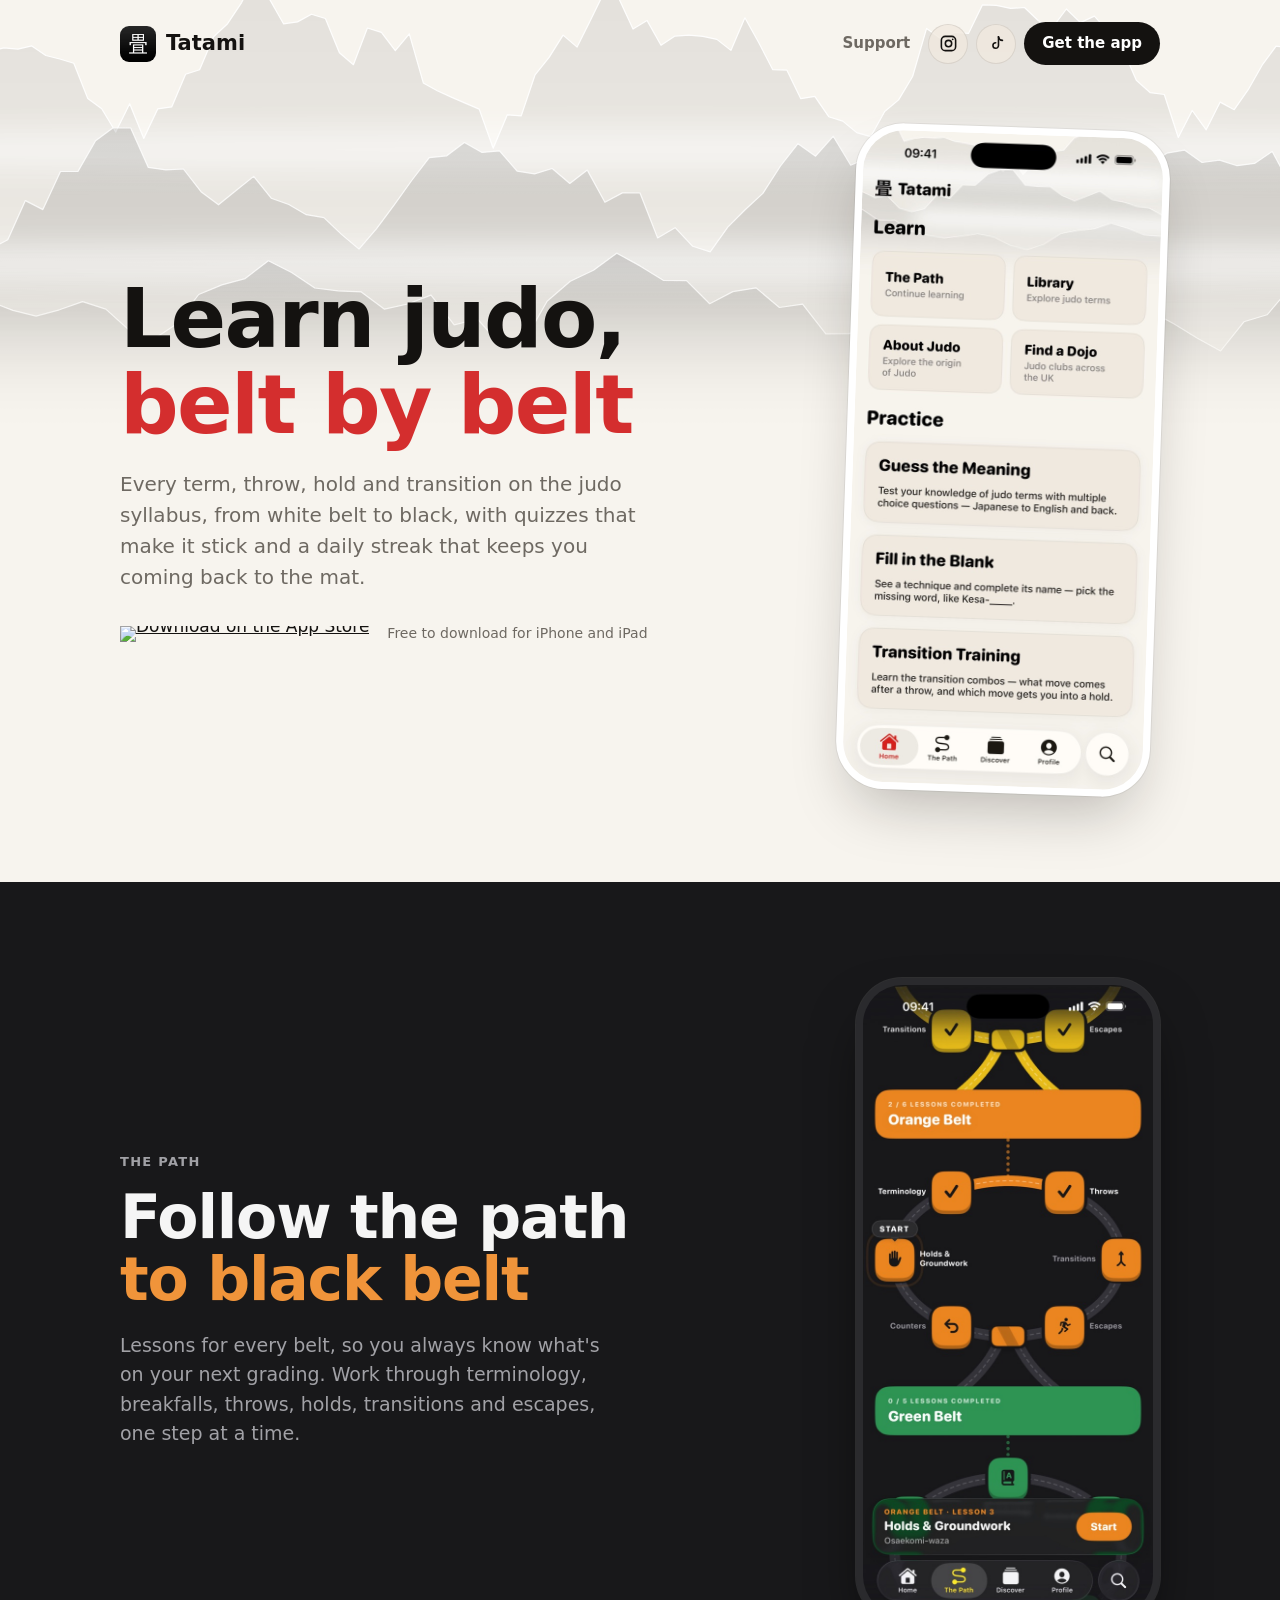
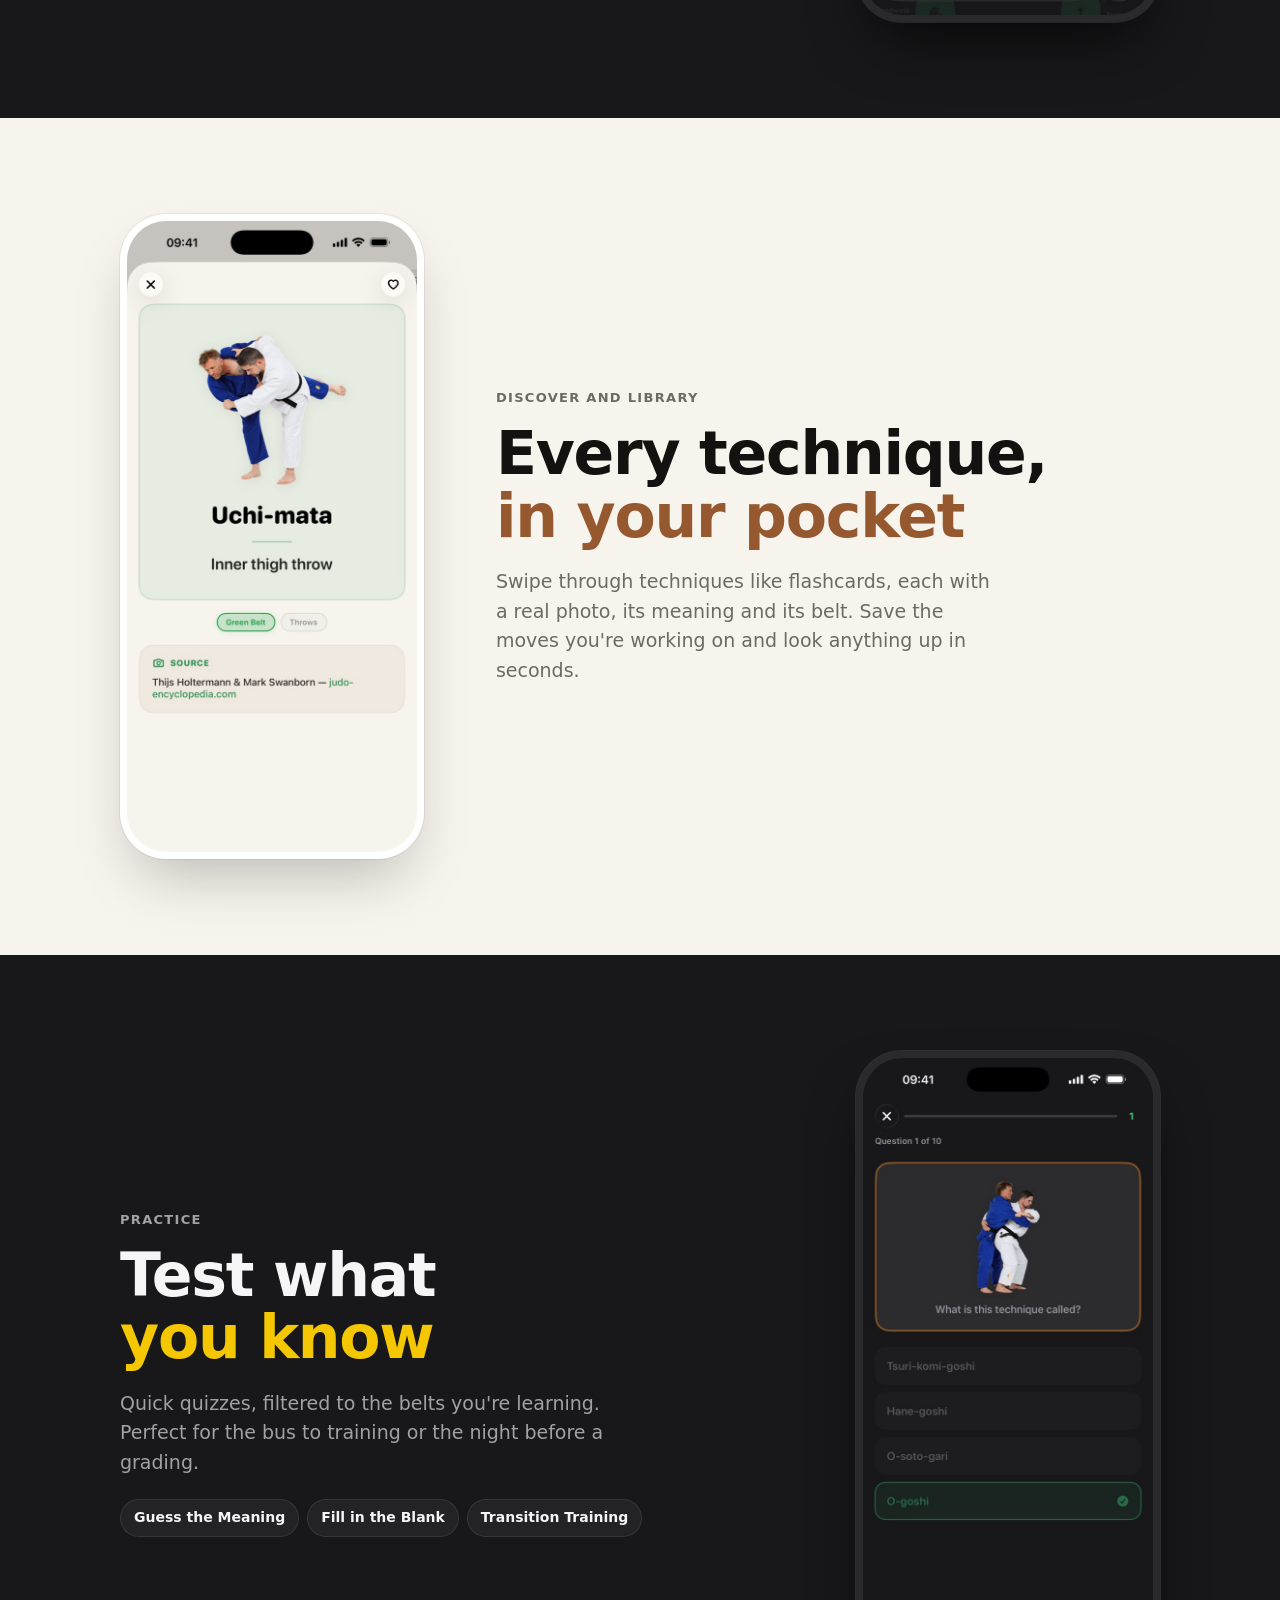
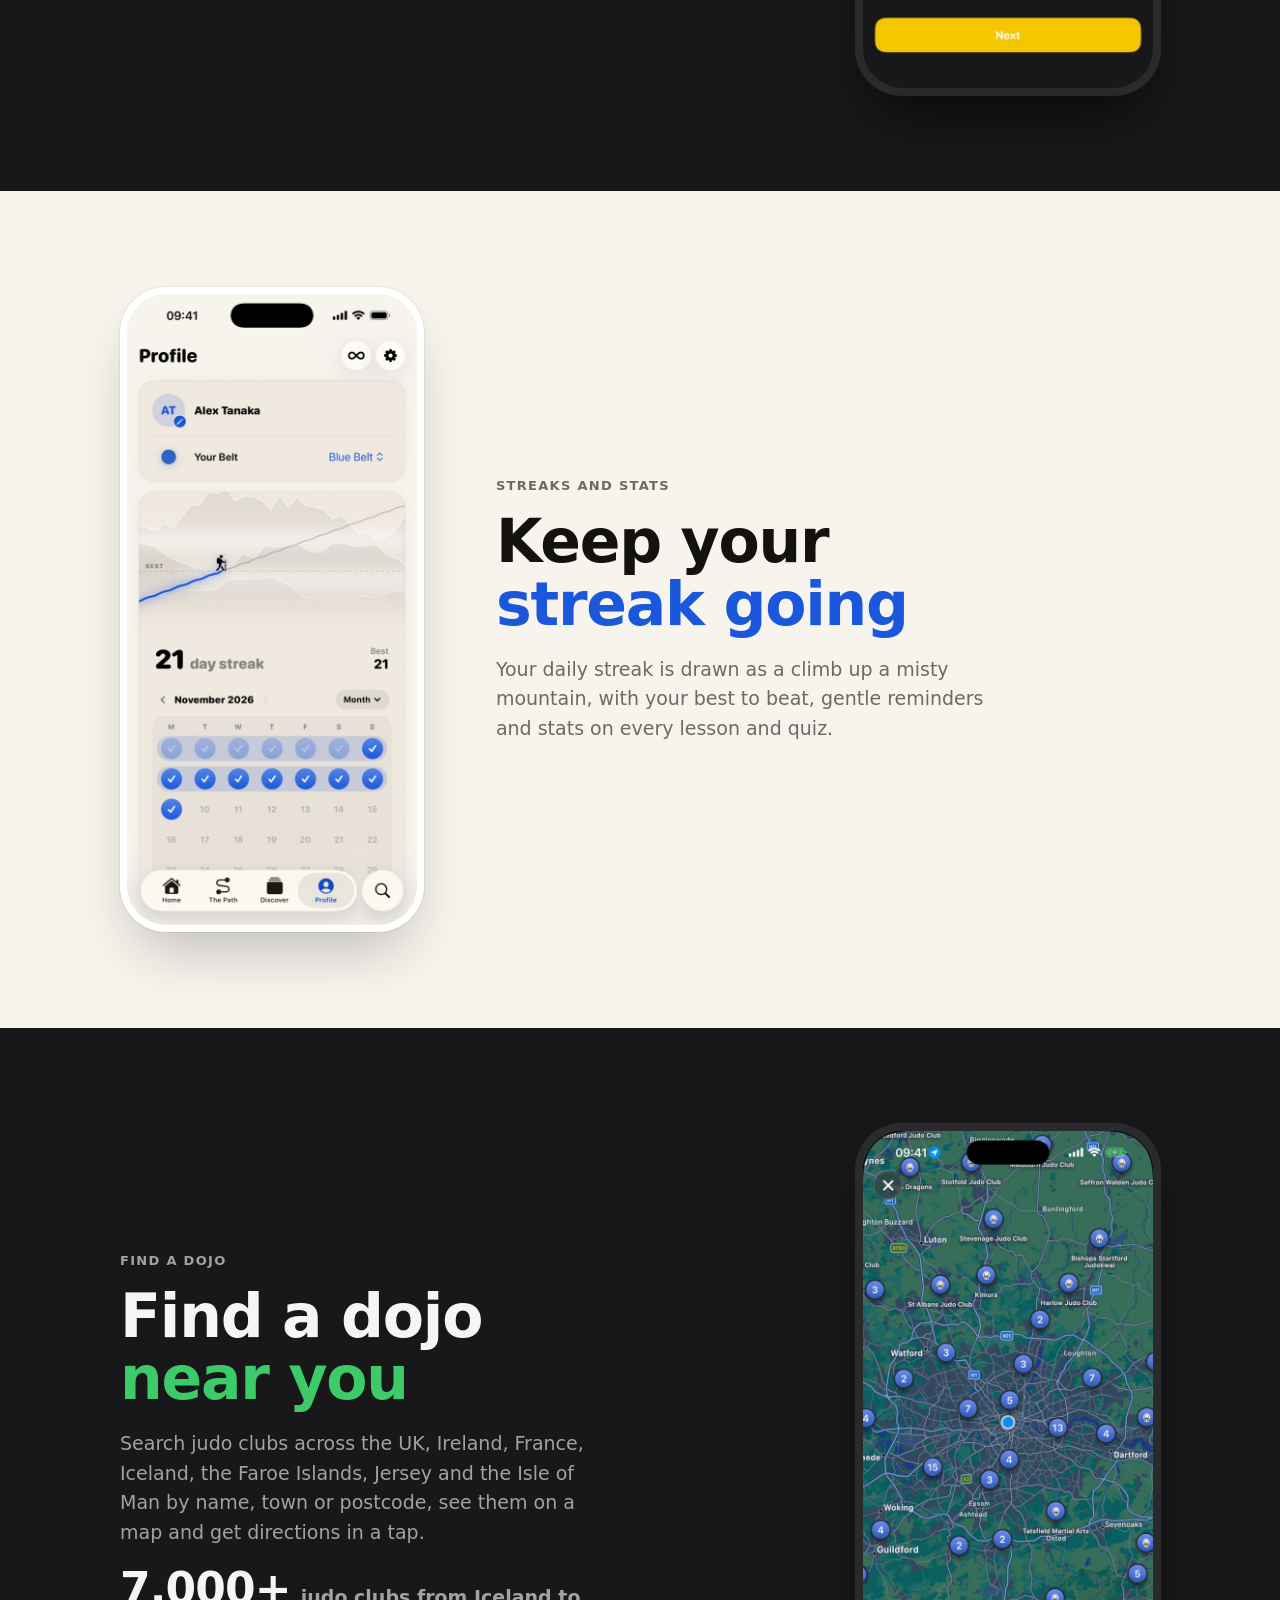
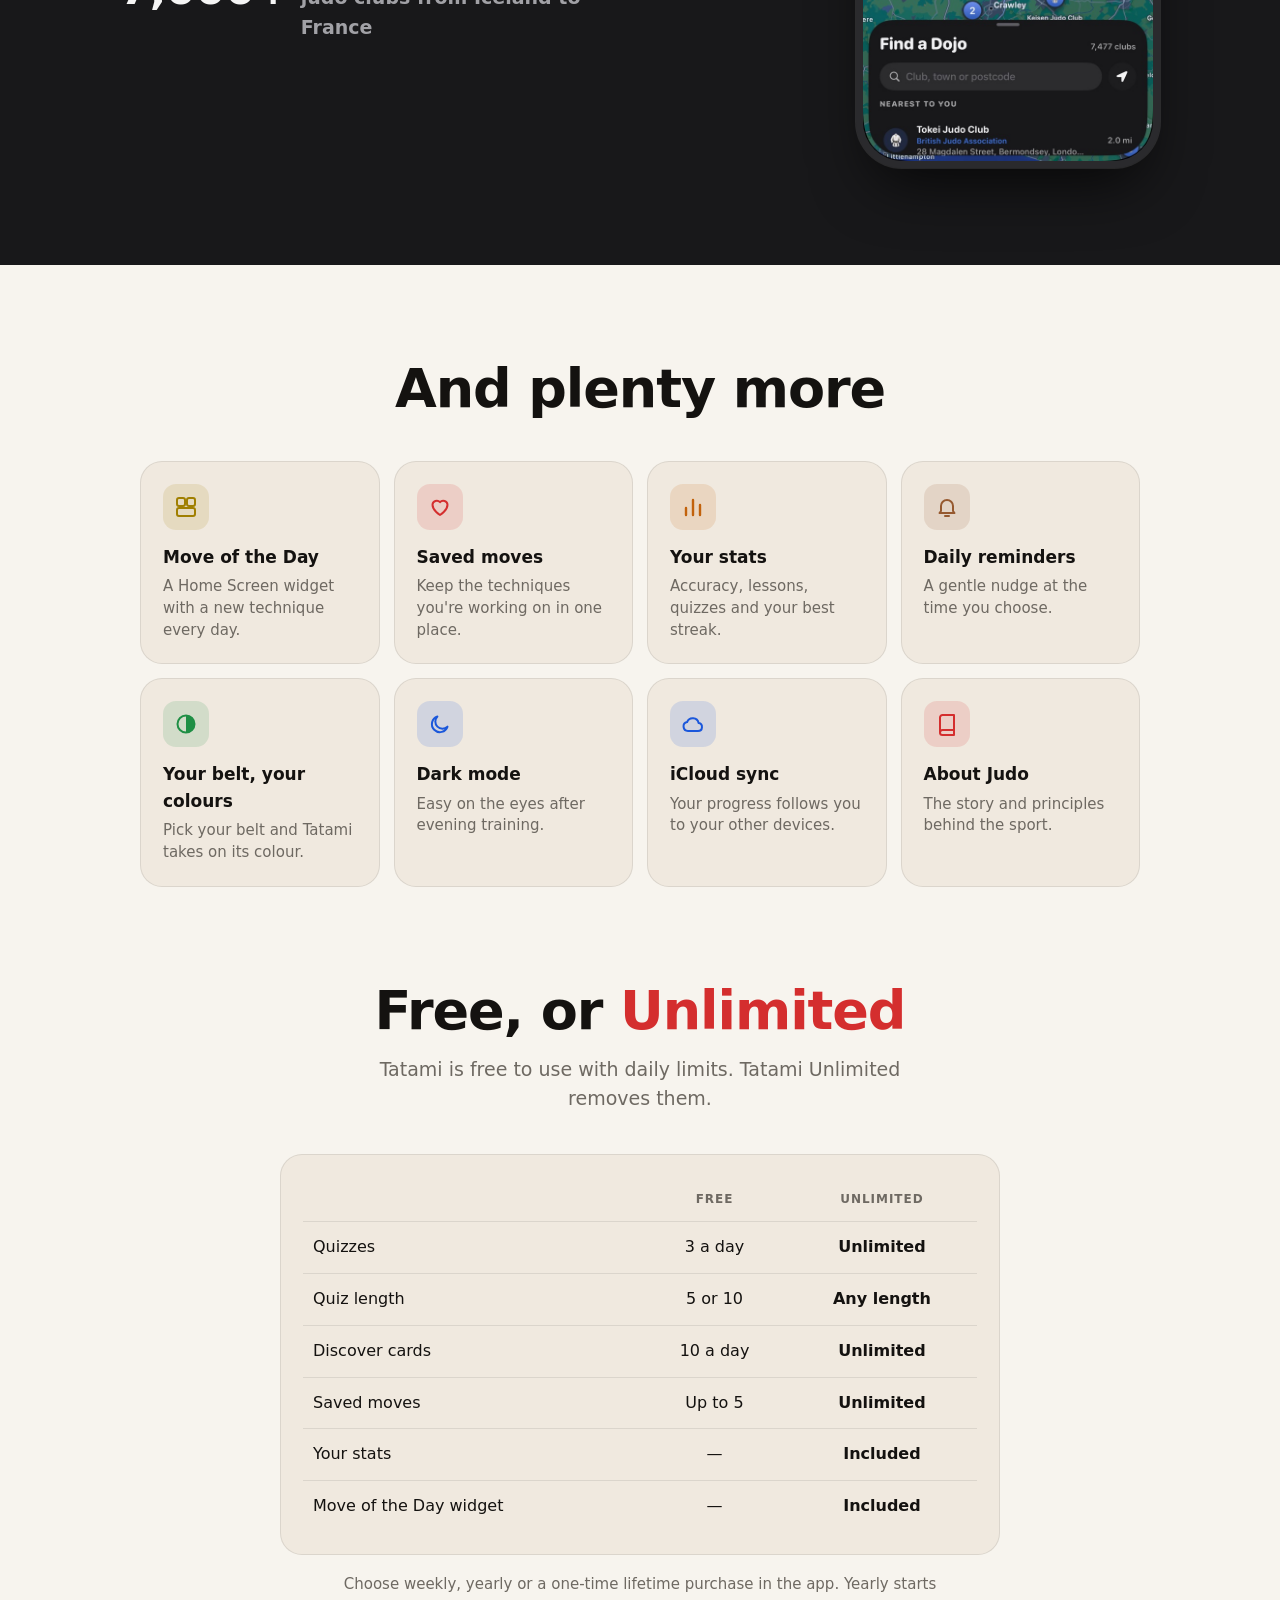
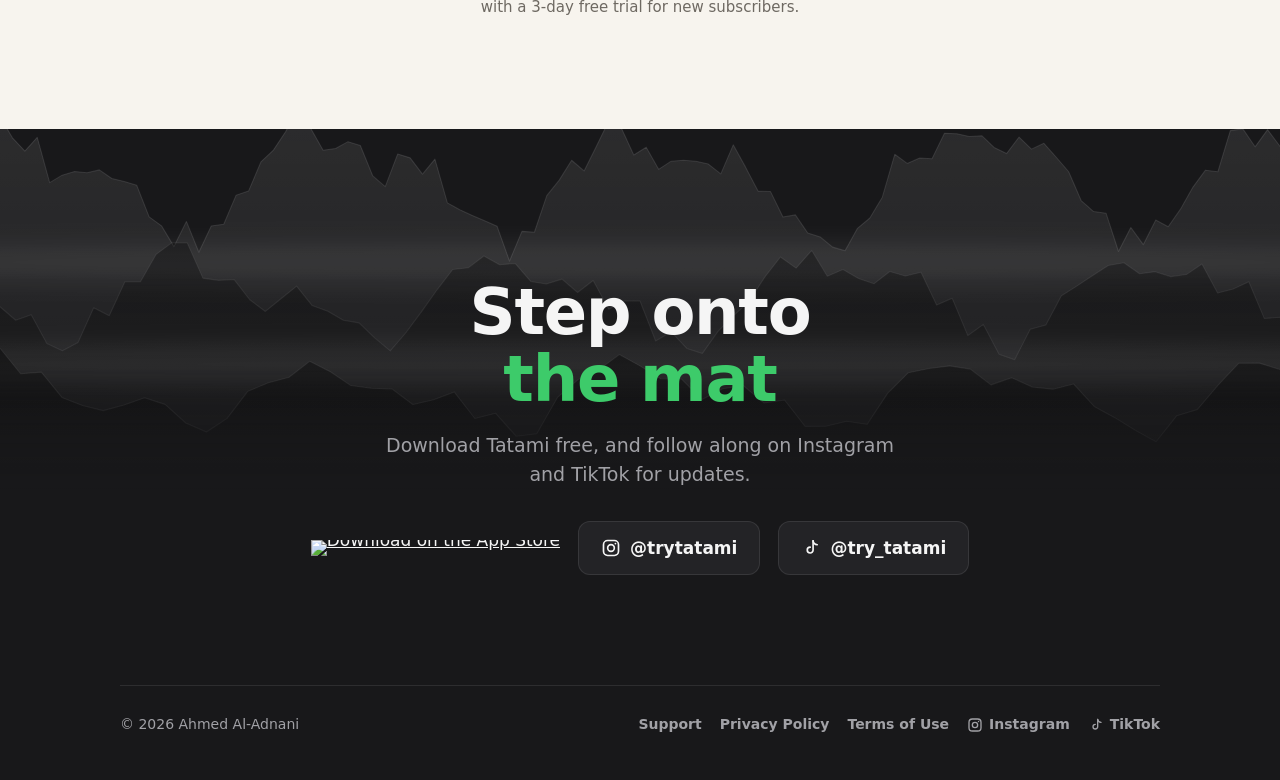
==== commit b10fef2f: "Find a Dojo: new screenshot with 7,477 clubs The old one showed the UK-only map with 524 clubs, whic" ====
--- a/index.html
+++ b/index.html
@@ -144,7 +144,7 @@
         <p class="stat"><strong>7,000+</strong><span>judo clubs from Iceland to France</span></p>
       </div>
       <div class="shot">
-        <div class="phone"><img src="/assets/screens/dojo.jpg" width="600" height="1304" alt="A map of judo clubs across the UK" loading="lazy"></div>
+        <div class="phone"><img src="/assets/screens/dojo.jpg" width="600" height="1304" alt="Find a Dojo showing judo clubs around London, with 7,477 clubs in the app" loading="lazy"></div>
       </div>
     </div>
   </section>
